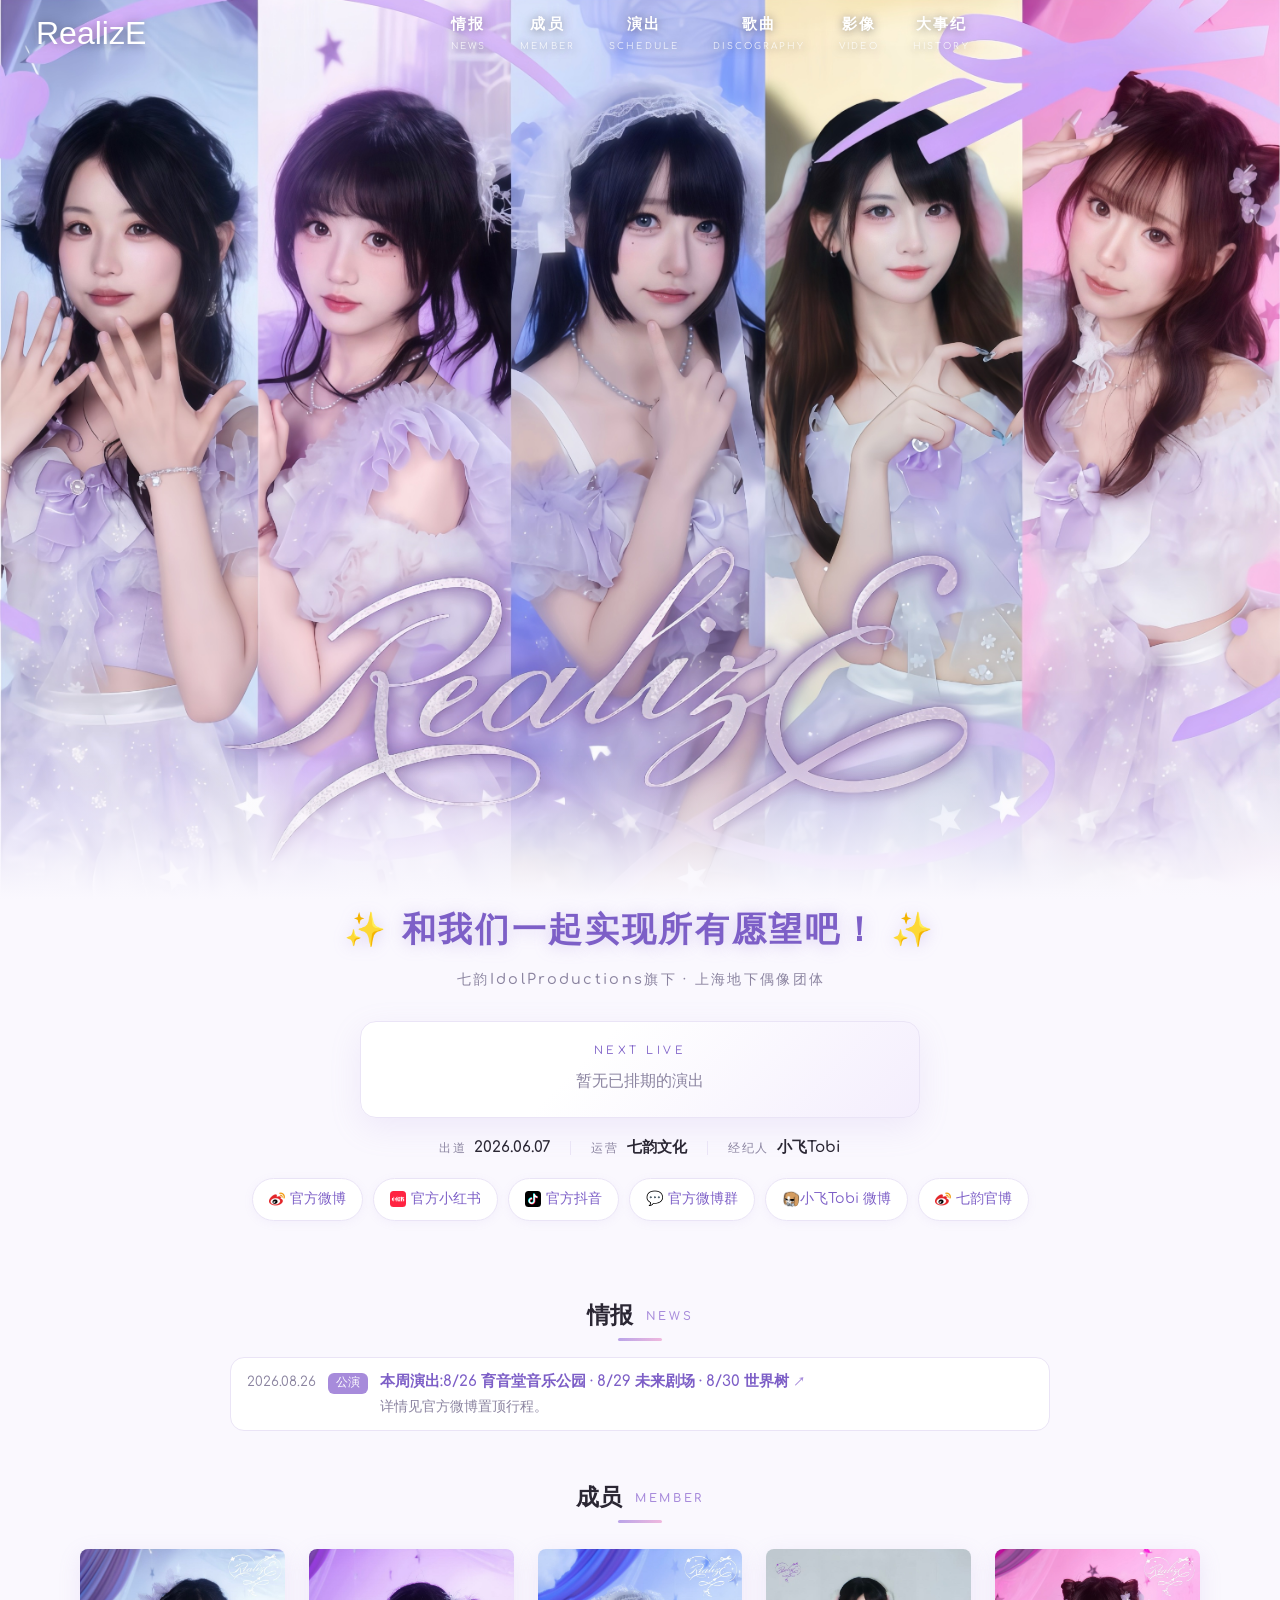
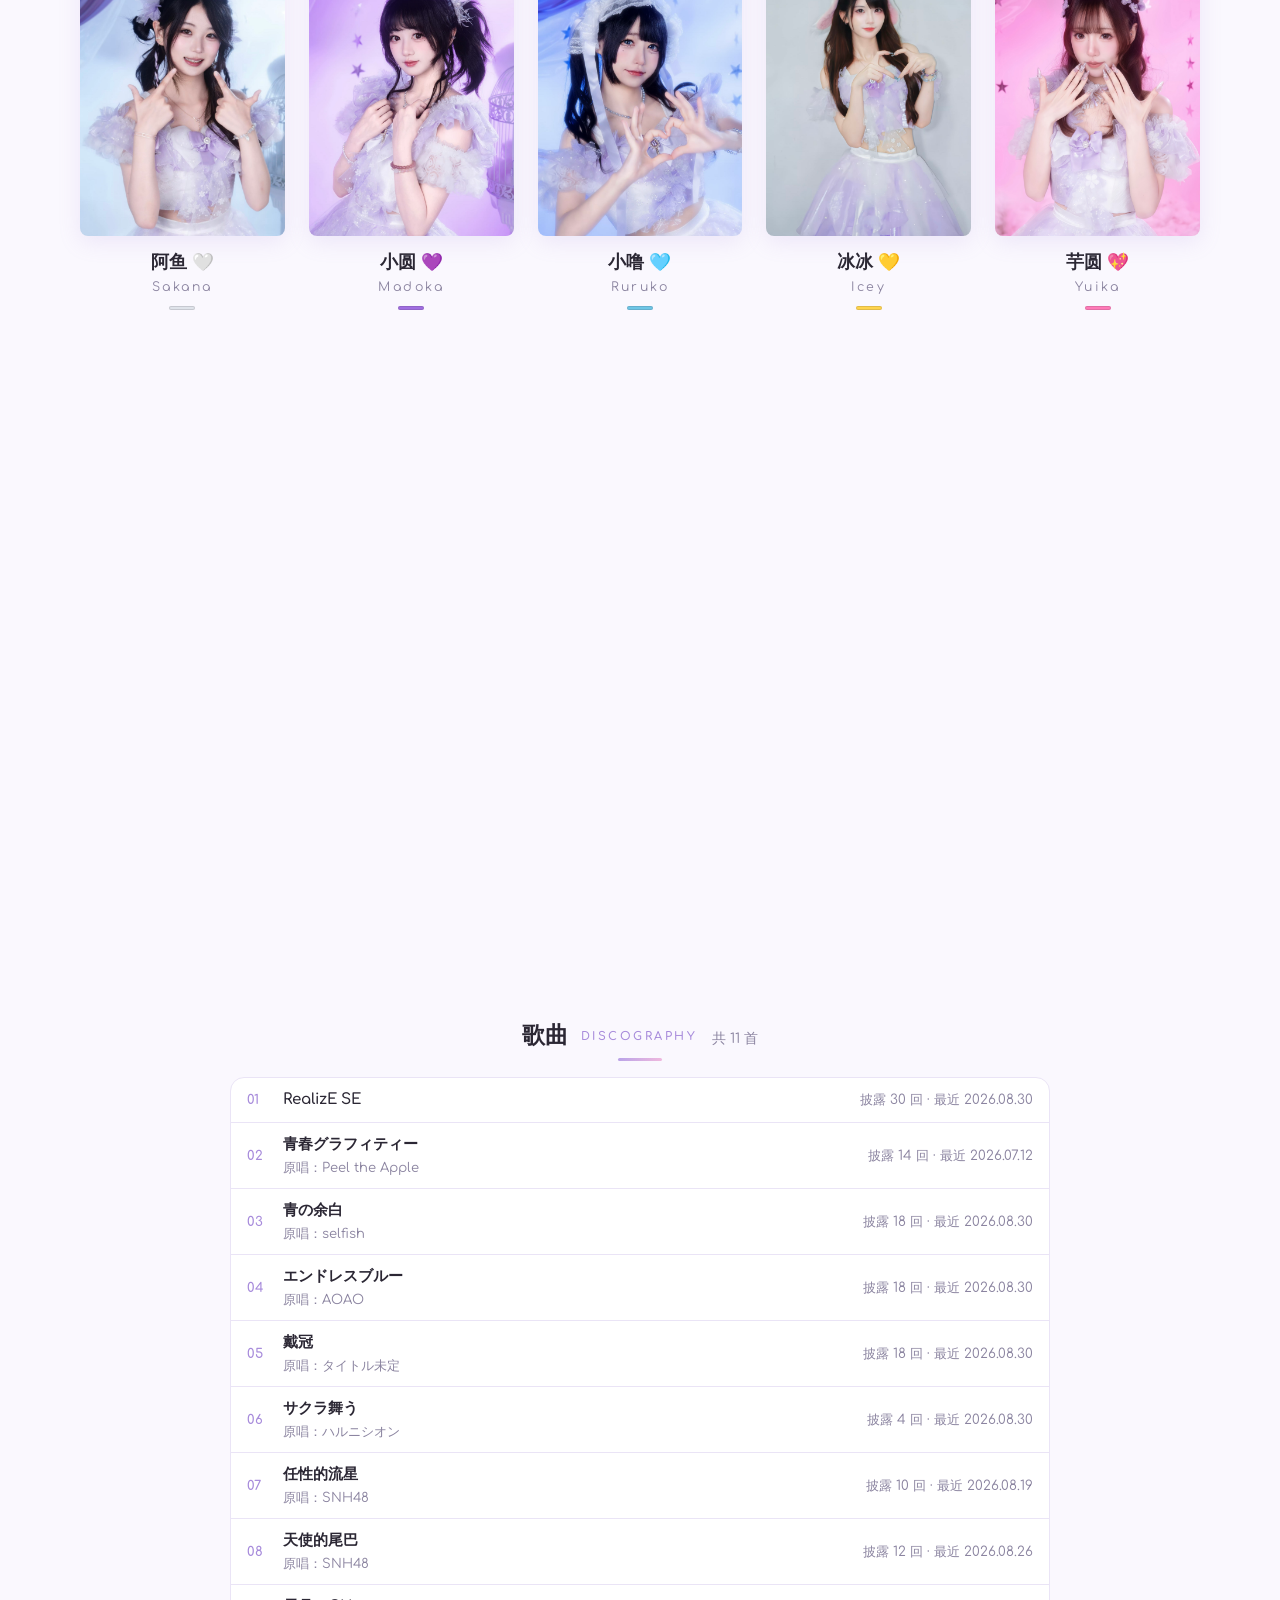
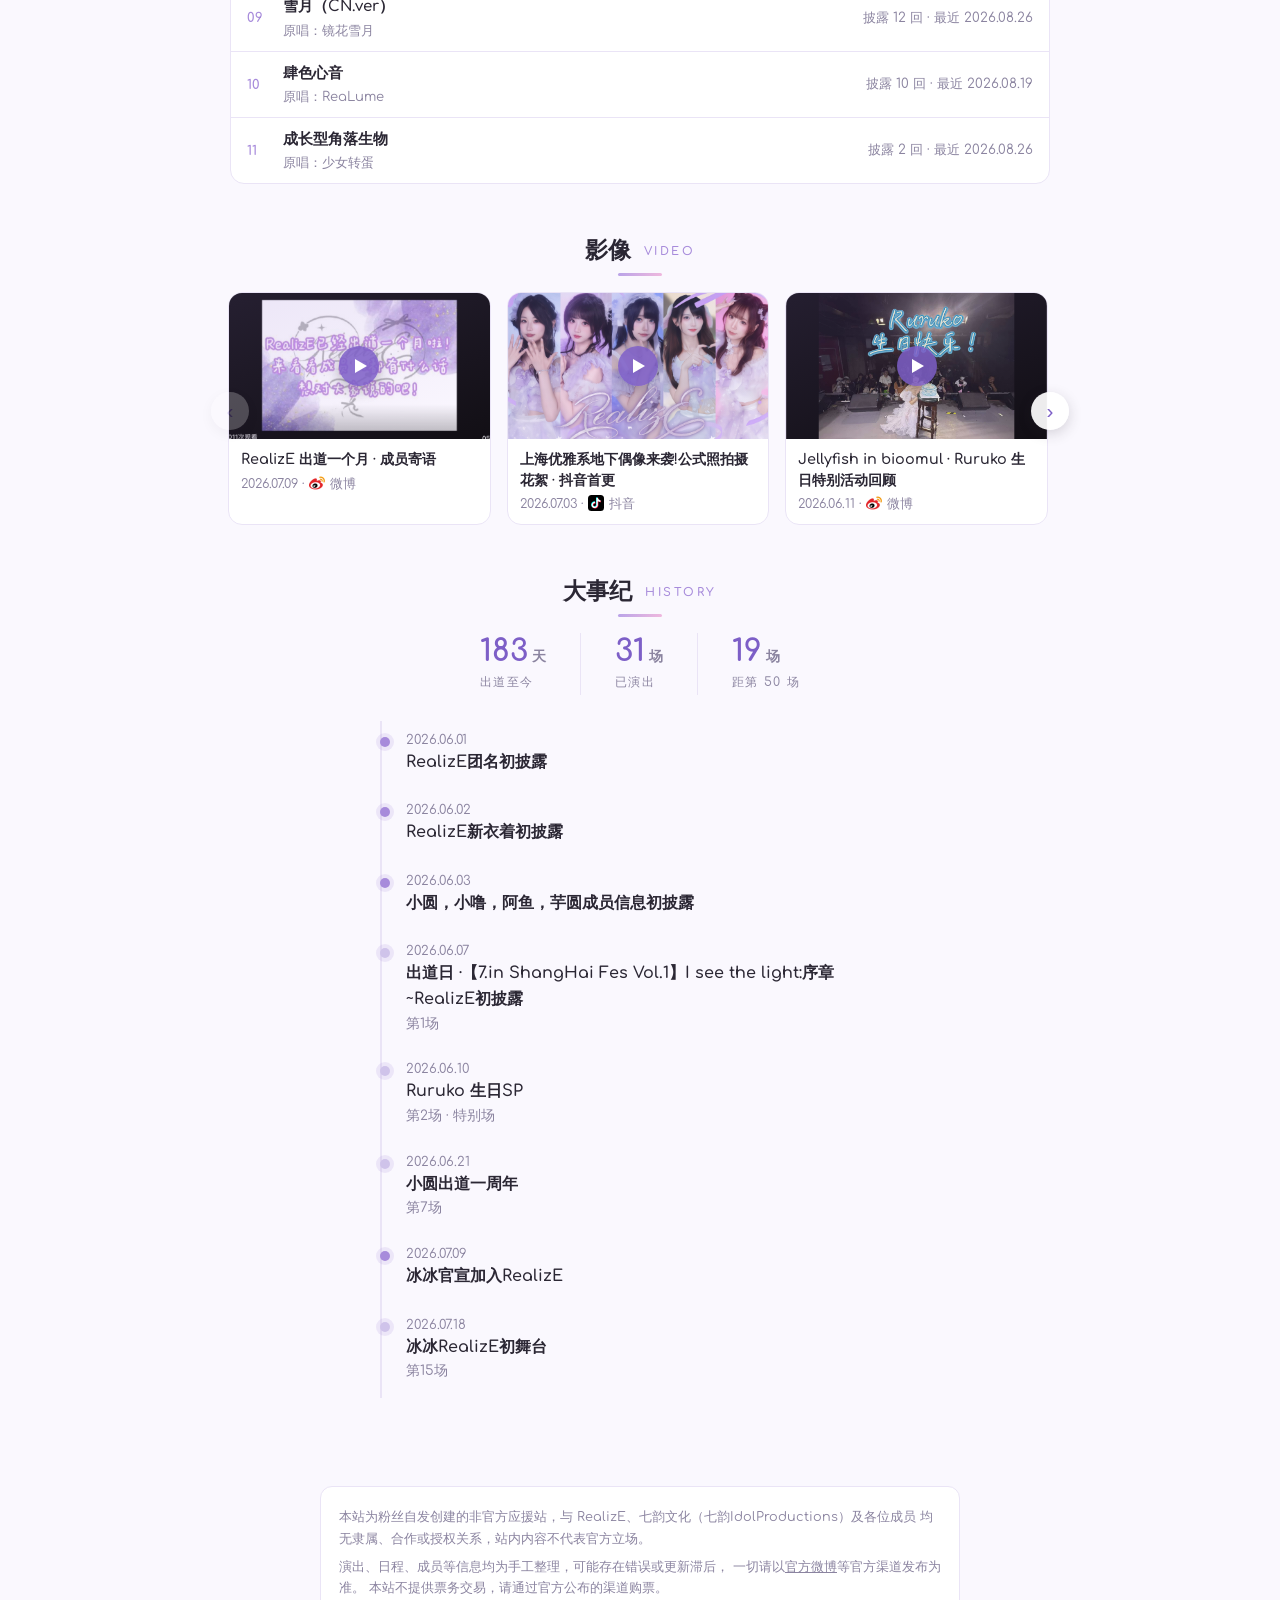
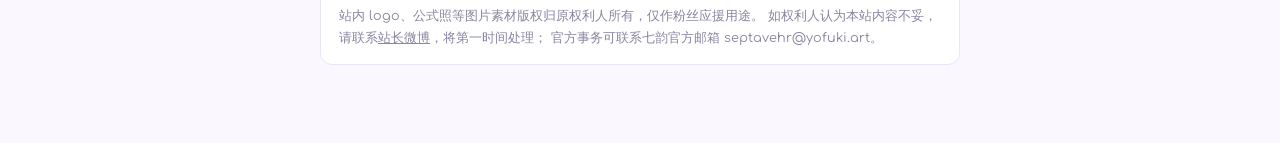
==== index.html @ 58ffc177 "footer 去掉公开数据链接;编辑入口只在本地(localhost)显示 Co-Authored-By: Claude Fable 5 <noreply@anthropic.com>" ====
<!DOCTYPE html>
<html lang="zh-CN">
<head>
  <meta charset="UTF-8">
  <meta name="viewport" content="width=device-width, initial-scale=1.0">
  <title>RealizE ✨</title>
  <link rel="icon" href="assets/favicon.png">
  <link rel="preconnect" href="https://fonts.googleapis.com">
  <link rel="preconnect" href="https://fonts.gstatic.com" crossorigin>
  <link rel="stylesheet" href="https://fonts.googleapis.com/css2?family=Comfortaa:wght@400;600;700&display=swap">
  <link rel="stylesheet" href="css/style.css">
</head>
<body>

  <nav class="topnav">
    <a href="#top" class="nav-logo">RealizE</a>
    <div class="nav-links">
      <a href="#sec-news"><span class="zh">情报</span><span class="en">News</span></a>
      <a href="#sec-member"><span class="zh">成员</span><span class="en">Member</span></a>
      <a href="#sec-schedule"><span class="zh">演出</span><span class="en">Schedule</span></a>
      <a href="#sec-songs"><span class="zh">歌曲</span><span class="en">Discography</span></a>
      <a href="#sec-video"><span class="zh">影像</span><span class="en">Video</span></a>
      <a href="#sec-history"><span class="zh">大事纪</span><span class="en">History</span></a>
    </div>
  </nav>

  <header class="hero-full" id="top">
    <img class="hero-photo" src="assets/group-photo.jpg" alt="RealizE 公式照">
  </header>

  <section class="hero-info">
    <h1 id="group-name"></h1>
    <p id="group-tagline" class="tagline"></p>
    <div id="next-show" class="next-show"></div>
    <div id="group-sub" class="facts"></div>
    <p id="group-links" class="sub"></p>
  </section>

  <main>
    <section id="sec-news">
      <h2>情报 <span class="h2-en">NEWS</span></h2>
      <div id="news" class="news"></div>
    </section>

    <section id="sec-member" class="sec-center">
      <h2>成员 <span class="h2-en">MEMBER</span></h2>
      <div id="members" class="members"></div>
    </section>

    <section id="sec-schedule">
      <h2>演出档案 <span class="h2-en">SCHEDULE</span> <span id="show-count" class="h2-sub"></span></h2>
      <div class="view-toggle" id="view-toggle">
        <button data-view="cal" class="on">📅 日历</button>
        <button data-view="list">📋 列表</button>
      </div>
      <div id="filters" class="filters"></div>
      <div id="calendar" class="cal"></div>
      <div id="shows" class="shows" hidden></div>
      <div id="pager" class="pager" hidden></div>
    </section>

    <section id="sec-songs">
      <h2>歌曲 <span class="h2-en">DISCOGRAPHY</span> <span id="song-count" class="h2-sub"></span></h2>
      <div id="songs" class="songs"></div>
    </section>

    <section id="sec-video">
      <h2>影像 <span class="h2-en">VIDEO</span></h2>
      <div class="videos-wrap">
        <button id="vid-prev" class="vid-nav prev" title="上一批" hidden>‹</button>
        <div id="videos" class="videos"></div>
        <button id="vid-next" class="vid-nav next" title="下一批" hidden>›</button>
      </div>
    </section>

    <section id="sec-history">
      <h2>大事纪 <span class="h2-en">HISTORY</span></h2>
      <div id="stats" class="stats"></div>
      <div id="timeline" class="timeline"></div>
    </section>
  </main>

  <div id="show-modal" class="modal-mask" hidden>
    <div class="modal show-dlg">
      <button id="show-modal-close" class="modal-close" title="关闭">✕</button>
      <div id="show-modal-body" class="show-dlg-body"></div>
    </div>
  </div>

  <div id="member-modal" class="modal-mask" hidden>
    <button id="modal-prev" class="modal-nav prev" title="上一位">‹</button>
    <div class="modal">
      <button id="modal-close" class="modal-close" title="关闭">✕</button>
      <div id="modal-body" class="modal-body"></div>
    </div>
    <button id="modal-next" class="modal-nav next" title="下一位">›</button>
  </div>

  <footer>
    <div class="disclaimer">
      <p>本站为粉丝自发创建的非官方应援站，与 RealizE、七韵文化（七韵IdolProductions）及各位成员
        均无隶属、合作或授权关系，站内内容不代表官方立场。</p>
      <p>演出、日程、成员等信息均为手工整理，可能存在错误或更新滞后，
        一切请以<a href="https://weibo.com/n/RealizE_Project" target="_blank" rel="noopener">官方微博</a>等官方渠道发布为准。
        本站不提供票务交易，请通过官方公布的渠道购票。</p>
      <p>站内 logo、公式照等图片素材版权归原权利人所有，仅作粉丝应援用途。
        如权利人认为本站内容不妥，请联系<a href="https://weibo.com/n/银河系最美的银河" target="_blank" rel="noopener">站长微博</a>，将第一时间处理；
        官方事务可联系七韵官方邮箱 septavehr@yofuki.art。</p>
    </div>
    <div id="edit-link" class="data-links" hidden><a href="edit.html">✏️ 编辑数据（本地）</a></div>
  </footer>

  <script src="js/fallback.js"></script>
  <script src="js/derive.js"></script>
  <script src="js/app.js"></script>
</body>
</html>
---- css/style.css ----
/* 视觉方向：跟随官方的"梦幻淡紫"系（微博头像/公式照的薰衣草紫 + 白 + 星光）。
   颜色集中在 :root 变量里，调整色调只动这里。 */
:root {
  --bg: #faf8fe;
  --card: #ffffff;
  --text: #2b2734;
  --muted: #8b84a0;
  --line: #eae4f6;
  --accent: #a78bdb;        /* 薰衣草紫：chip、色块 */
  --accent-deep: #7d5fc7;   /* 深一档：文字高亮，保证对比度 */
  --accent-soft: #f3eefc;   /* 极淡紫：底色 */
  --grad: linear-gradient(120deg, #b9a3e8, #f0b9de); /* 淡紫→淡粉 */
}

* { box-sizing: border-box; margin: 0; padding: 0; }

/* hidden 属性永远生效,防止被 display:flex/grid 类覆盖 */
[hidden] { display: none !important; }

html { scroll-behavior: smooth; }
main section { scroll-margin-top: 82px; }

/* ---------- 固定顶部导航(参考日系偶像官网) ---------- */
.topnav {
  position: fixed;
  top: 0;
  left: 0;
  right: 0;
  height: 66px;
  display: flex;
  align-items: center;
  gap: 30px;
  padding: 0 36px;
  background: rgba(250, 248, 254, 0.8);
  backdrop-filter: blur(14px);
  -webkit-backdrop-filter: blur(14px);
  box-shadow: 0 2px 24px rgba(167, 139, 219, 0.18);
  z-index: 90;
  transition: background 0.3s ease, box-shadow 0.3s ease;
}
/* Hero 大图上:透明底白字(参考日系官网),滚过后回到毛玻璃 */
.topnav.over-hero {
  background: transparent;
  backdrop-filter: none;
  -webkit-backdrop-filter: none;
  box-shadow: none;
}
.topnav.over-hero .nav-logo,
.topnav.over-hero .nav-links .zh {
  color: #fff;
  text-shadow: 0 1px 10px rgba(43, 39, 52, 0.5);
}
.topnav.over-hero .nav-links .en {
  color: rgba(255, 255, 255, 0.82);
  text-shadow: 0 1px 8px rgba(43, 39, 52, 0.5);
}
.topnav.over-hero .nav-links a::after {
  background: #fff;
}
.nav-logo {
  font-family: "Apple Chancery", "Snell Roundhand", "Segoe Script", cursive, sans-serif;
  font-size: 2rem;
  color: var(--accent-deep);
  text-decoration: none;
  line-height: 1;
}
.nav-links { display: flex; gap: 30px; margin: 0 auto; }
.nav-links a {
  position: relative;
  display: flex;
  flex-direction: column;
  align-items: center;
  gap: 2px;
  padding: 5px 2px;
  color: var(--text);
  text-decoration: none;
  transition: color 0.2s;
}
.nav-links .zh { font-size: 0.95rem; font-weight: 600; letter-spacing: 0.14em; }
.nav-links .en {
  font-family: "Comfortaa", sans-serif;
  font-size: 0.56rem;
  letter-spacing: 0.24em;
  text-transform: uppercase;
  color: var(--muted);
  transition: color 0.2s;
}
.nav-links a::after {
  content: "";
  position: absolute;
  left: 6%;
  right: 6%;
  bottom: -3px;
  height: 2px;
  border-radius: 1px;
  background: linear-gradient(90deg, var(--accent), var(--accent-deep));
  transform: scaleX(0);
  transition: transform 0.25s ease;
}
.nav-links a:hover { color: var(--accent-deep); }
.nav-links a:hover .en { color: var(--accent); }
.nav-links a:hover::after { transform: scaleX(1); }

/* ---------- 滚动渐入 ---------- */
.reveal {
  opacity: 0;
  transform: translateY(22px);
  transition: opacity 0.65s ease, transform 0.65s ease;
  transition-delay: var(--d, 0s);
}
.reveal.in { opacity: 1; transform: none; }

/* Hero 信息区进场:各元素依次浮现 */
@keyframes rise {
  from { opacity: 0; transform: translateY(18px); }
  to { opacity: 1; transform: none; }
}
.hero-info > * { animation: rise 0.7s ease both; }
.hero-info > :nth-child(2) { animation-delay: 0.08s; }
.hero-info > :nth-child(3) { animation-delay: 0.16s; }
.hero-info > :nth-child(4) { animation-delay: 0.22s; }
.hero-info > :nth-child(5) { animation-delay: 0.28s; }
.hero-info > :nth-child(6) { animation-delay: 0.34s; }
.hero-info > :nth-child(7) { animation-delay: 0.4s; }

@media (prefers-reduced-motion: reduce) {
  html { scroll-behavior: auto; }
  .hero-info > * { animation: none; }
  .reveal { opacity: 1; transform: none; transition: none; }
}

body {
  background: linear-gradient(180deg, #f1eafb 0%, var(--bg) 360px) no-repeat, var(--bg);
  color: var(--text);
  /* 成员照片墙用 100vw 通栏,100vw 含竖向滚动条宽度,这里兜住多出的几像素 */
  overflow-x: hidden;
  /* 偶像官网惯例(=LOVE/FRUITS ZIPPER):中文用干净黑体,
     数字/英文用圆润西文字体 Comfortaa 出可爱感 */
  font-family: "Comfortaa", -apple-system, "PingFang SC", "Hiragino Sans GB",
    "Microsoft YaHei", sans-serif;
  line-height: 1.6;
}

main { max-width: 860px; margin: 0 auto; padding: 0 20px; }

/* ---------- 全屏 Hero(参考日系偶像官网首屏) ---------- */
.hero-full {
  position: relative;
  /* 高度=照片按全宽等比高的 90%(顶部装饰裁掉一成,首屏能看到手写字大部分),
     照片贴底:往下拖一点名字就完整露出,不变形 */
  height: max(100vh, calc(100vw * 2116 / 3000 * 0.9));
  min-height: 540px;
  overflow: hidden;
  display: flex;
  align-items: center;
  justify-content: center;
}
.hero-photo {
  position: absolute;
  inset: 0;
  width: 100%;
  height: 100%;
  object-fit: cover;
  object-position: center bottom;
}
.hero-full::after {
  content: "";
  position: absolute;
  left: 0;
  right: 0;
  bottom: 0;
  height: 16%;
  background: linear-gradient(to bottom, transparent, var(--bg));
  pointer-events: none;
}

/* ---------- Hero 信息区 ---------- */
.hero-info { max-width: 860px; margin: 0 auto; padding: 4px 20px 28px; text-align: center; }
/* 大标题是中文 catchphrase(照片里已有 RealizE 手写字) */
.hero-info h1 {
  font-size: 2.1rem;
  font-weight: 700;
  letter-spacing: 0.08em;
  color: var(--accent-deep);
  text-shadow: 0 2px 16px rgba(167, 139, 219, 0.4);
}
/* 团名下:小字副标(疏排)→ 一句简介 → PROFILE 资料行 */
.tagline {
  color: var(--muted);
  font-size: 0.9rem;
  font-weight: 500;
  /* 副标含拉丁字母(IdolProductions),疏排适度,免得字母被拉散 */
  letter-spacing: 0.16em;
  text-indent: 0.16em;
  margin-top: 10px;
}
.sub { color: var(--text); font-size: 1rem; line-height: 1.9; margin-top: 14px; }

.facts {
  display: flex;
  justify-content: center;
  align-items: center;
  gap: 20px;
  flex-wrap: wrap;
  margin-top: 18px;
}
.fact { display: inline-flex; align-items: baseline; gap: 8px; }
.f-label { font-size: 0.78rem; color: var(--muted); letter-spacing: 0.14em; }
.f-value { font-size: 0.95rem; font-weight: 600; }
.f-sep { width: 1px; height: 14px; background: var(--line); align-self: center; }

/* 官方链接:圆角 pill 按钮 */
#group-links {
  display: flex;
  justify-content: center;
  gap: 10px;
  flex-wrap: wrap;
  margin-top: 18px;
}

/* NEXT LIVE:左侧大日期块 + 右侧场地信息 */
.next-show {
  margin: 30px auto 0;
  max-width: 560px;
  background: linear-gradient(135deg, #ffffff 40%, #f4eefd);
  border: 1px solid var(--line);
  border-radius: 16px;
  padding: 20px 28px 22px;
  box-shadow: 0 10px 32px rgba(167, 139, 219, 0.14);
}
.next-label {
  font-family: "Comfortaa", sans-serif;
  font-size: 0.68rem;
  letter-spacing: 0.32em;
  text-transform: uppercase;
  color: var(--accent-deep);
}
.next-flex { display: flex; align-items: center; gap: 26px; margin-top: 12px; text-align: left; }
.next-datebox {
  flex-shrink: 0;
  text-align: center;
  padding-right: 26px;
  border-right: 1px solid var(--line);
}
.next-date-num {
  font-family: "Comfortaa", sans-serif;
  font-size: 2.4rem;
  font-weight: 700;
  color: var(--accent-deep);
  line-height: 1;
}
.next-date-sub {
  font-family: "Comfortaa", sans-serif;
  font-size: 0.78rem;
  color: var(--muted);
  letter-spacing: 0.08em;
  margin-top: 6px;
}
.next-badge {
  display: inline-block;
  margin-top: 10px;
  padding: 3px 12px;
  border-radius: 999px;
  background: var(--accent-soft);
  color: var(--accent-deep);
  font-size: 0.8rem;
  font-weight: 600;
}
.next-badge.today {
  background: linear-gradient(90deg, var(--accent), var(--accent-deep));
  color: #fff;
}
.next-venuebox { min-width: 0; }
.next-venue { font-size: 1.05rem; font-weight: 600; }
.next-address { color: var(--muted); font-size: 0.85rem; margin-top: 4px; }
.next-note { color: var(--muted); font-size: 0.9rem; margin-top: 4px; }
.next-empty { color: var(--muted); margin-top: 10px; }
.show-venue { color: var(--muted); font-size: 0.82rem; margin-right: 8px; }
.member-links { margin-top: 8px; font-size: 0.85rem; }
.member-links a { color: var(--accent-deep); text-decoration: none; }
.member-links a:hover { text-decoration: underline; }
#group-links a {
  display: inline-flex;
  align-items: center;
  padding: 7px 16px;
  border: 1px solid var(--line);
  border-radius: 999px;
  background: var(--card);
  color: var(--accent-deep);
  font-size: 0.88rem;
  text-decoration: none;
  box-shadow: 0 2px 10px rgba(167, 139, 219, 0.08);
  transition: transform 0.15s, box-shadow 0.15s, border-color 0.15s;
}
#group-links a:hover {
  transform: translateY(-2px);
  border-color: var(--accent);
  box-shadow: 0 6px 18px rgba(167, 139, 219, 0.2);
}
.link-avatar {
  width: 18px;
  height: 18px;
  border-radius: 50%;
  vertical-align: -4px;
}
/* 品牌小图标:各平台官方 app 图标原样使用,统一 16px 基线对齐 + 小圆角 */
.wb-icon {
  width: 16px;
  height: 16px;
  vertical-align: -3px;
  margin-right: 5px;
  display: inline-block;
  border-radius: 3.5px;
}
/* emoji 图标与文字的间距,和 .wb-icon 的 4px 对齐 */
.link-emoji { margin-right: 4px; }
/* 小红书/抖音官方 logo 是方形色块,切个小圆角 */
.xhs-icon, .dy-icon { border-radius: 3px; }

/* 统计:去掉盒子,数字大写 + 竖线分隔 */
.stats { display: flex; justify-content: center; flex-wrap: wrap; margin: 6px 0 26px; }
.stat { padding: 2px 34px; }
.stat + .stat { border-left: 1px solid var(--line); }
.stat-value {
  font-family: "Comfortaa", sans-serif;
  font-size: 1.9rem;
  font-weight: 700;
  color: var(--accent-deep);
  line-height: 1.1;
}
.stat-unit {
  font-family: -apple-system, "PingFang SC", sans-serif;
  font-size: 0.85rem;
  font-weight: 600;
  color: var(--muted);
  margin-left: 4px;
}
.stat-label { font-size: 0.78rem; color: var(--muted); letter-spacing: 0.1em; margin-top: 4px; }

/* ---------- 区块 ---------- */
section { margin: 48px 0; }
/* 区块标题统一居中(与 hero/信息区的居中语言一致,参考日系官网) */
h2 { font-size: 1.45rem; margin-bottom: 16px; text-align: center; }
h2::after {
  content: "";
  display: block;
  width: 44px;
  height: 3px;
  border-radius: 2px;
  background: var(--grad);
  margin: 4px auto 0;
}
.h2-sub { font-size: 0.85rem; font-weight: normal; color: var(--muted); margin-left: 8px; }
.h2-en {
  font-size: 0.72rem;
  font-weight: 600;
  color: var(--accent);
  letter-spacing: 0.22em;
  margin-left: 6px;
  vertical-align: 3px;
}

/* ---------- 成员:参考 peel-the-apple.com/profile(居中大图,照片下名字,留白干净) ---------- */
.members {
  display: grid;
  grid-template-columns: repeat(5, 1fr);
  gap: 24px;
  /* 比 860px 内容栏稍宽,让每张照片够大,但不撑满页面 */
  width: min(1120px, calc(100vw - 48px));
  margin-left: calc((100% - min(1120px, 100vw - 48px)) / 2);
  margin-top: 26px;
}
.member-card { text-align: center; transition: transform 0.2s ease; }
.member-card:hover { transform: translateY(-5px); }
.member-photo {
  display: block;
  width: 100%;
  aspect-ratio: 5 / 7;
  object-fit: cover;
  object-position: center top;
  border-radius: 8px;
  box-shadow: 0 6px 22px rgba(167, 139, 219, 0.16);
}
.member-emoji {
  display: flex;
  align-items: center;
  justify-content: center;
  width: 100%;
  aspect-ratio: 5 / 7;
  font-size: 4rem;
  border-radius: 8px;
  background: var(--accent-soft);
}
.member-name { font-weight: 700; font-size: 1.1rem; margin-top: 12px; }
.member-roman {
  font-family: "Comfortaa", sans-serif;
  font-size: 0.78rem;
  letter-spacing: 0.2em;
  color: var(--muted);
  margin-top: 2px;
}
.member-colorbar {
  width: 26px;
  height: 4px;
  border-radius: 2px;
  margin: 8px auto 0;
  /* 描边兜住浅色应援色(阿鱼的白色系),否则色条隐形 */
  box-shadow: inset 0 0 0 1px rgba(43, 39, 52, 0.14);
}
@media (max-width: 860px) {
  .members { grid-template-columns: repeat(2, 1fr); }
}

/* ---------- 演出档案 ---------- */
.filters { display: flex; justify-content: center; gap: 8px; flex-wrap: wrap; margin-bottom: 14px; }
.chip {
  border: 1px solid var(--line);
  background: var(--card);
  border-radius: 999px;
  padding: 5px 14px;
  font-size: 0.88rem;
  cursor: pointer;
  color: var(--text);
}
.chip.on { background: var(--accent); border-color: var(--accent); color: #fff; }
.chip-dot {
  display: inline-block;
  width: 8px;
  height: 8px;
  border-radius: 50%;
  margin-right: 5px;
  vertical-align: 1px;
  box-shadow: 0 0 0 1px rgba(43, 39, 52, 0.08);
}

.shows {
  background: var(--card);
  border: 1px solid var(--line);
  border-radius: 14px;
  overflow: hidden;
  /* 约 10 行的高度,翻到条目少的页时下方内容不跳动 */
  min-height: 392px;
}
.show-row {
  display: grid;
  grid-template-columns: 72px 150px 1fr auto auto;
  gap: 10px;
  align-items: center;
  padding: 10px 16px;
  border-bottom: 1px solid var(--line);
  font-size: 0.92rem;
}
.show-row:last-child { border-bottom: none; }
.show-row:hover { background: var(--accent-soft); }
.show-row.future { color: var(--muted); background: var(--bg); }
.show-row.special { background: var(--accent-soft); }
.show-n { color: var(--muted); font-size: 0.85rem; }
.show-row.future .show-n {
  background: var(--accent-soft);
  color: var(--accent-deep);
  border-radius: 999px;
  text-align: center;
  padding: 1px 0;
  font-size: 0.78rem;
}
.show-note {
  min-width: 0;
  white-space: nowrap;
  overflow: hidden;
  text-overflow: ellipsis;
}
.tag {
  background: var(--grad);
  color: #fff;
  border-radius: 999px;
  font-size: 0.75rem;
  padding: 1px 9px;
  margin-right: 6px;
}
.show-lineup { display: flex; gap: 3px; }
.dot.absent { opacity: 0.22; filter: grayscale(1); }

@media (max-width: 560px) {
  .show-row { grid-template-columns: 60px 1fr auto; }
  .show-note { grid-column: 1 / -1; padding-left: 2px; }
  .show-note:empty { display: none; }
}

/* ---------- 成员详情弹窗 ---------- */
.member-card { cursor: pointer; }
.modal-mask[hidden] { display: none; }
.modal-mask {
  position: fixed;
  inset: 0;
  background: rgba(43, 39, 52, 0.45);
  backdrop-filter: blur(3px);
  display: flex;
  align-items: center;
  justify-content: center;
  z-index: 100;
  padding: 20px;
}
.modal {
  position: relative;
  background: var(--card);
  border-radius: 20px;
  box-shadow: 0 20px 60px rgba(43, 39, 52, 0.3);
  max-width: 1040px;
  width: 100%;
  /* 固定高度:每位成员的弹窗尺寸一致,简介过长时右侧内部滚动 */
  height: min(660px, 92vh);
}
.modal-nav {
  flex-shrink: 0;
  width: 46px;
  height: 46px;
  margin: 0 14px;
  border: none;
  border-radius: 50%;
  background: rgba(255, 255, 255, 0.85);
  color: var(--accent-deep);
  font-size: 1.5rem;
  line-height: 1;
  cursor: pointer;
  box-shadow: 0 4px 16px rgba(43, 39, 52, 0.2);
}
.modal-nav:hover { background: var(--accent); color: #fff; }
.modal-close {
  position: absolute;
  top: 12px;
  right: 12px;
  border: none;
  background: var(--accent-soft);
  color: var(--accent-deep);
  width: 30px;
  height: 30px;
  border-radius: 50%;
  cursor: pointer;
  font-size: 0.9rem;
  z-index: 1;
}
.modal-body { display: flex; gap: 28px; padding: 32px; height: 100%; box-sizing: border-box; }
.modal-photo {
  width: 380px;
  flex-shrink: 0;
  aspect-ratio: 3 / 4;
  object-fit: cover;
  border-radius: 14px;
  box-shadow: 0 8px 28px rgba(167, 139, 219, 0.25);
}
.modal-photo-placeholder {
  display: flex;
  flex-direction: column;
  align-items: center;
  justify-content: center;
  gap: 8px;
  background: var(--accent-soft);
}
.ph-emoji { font-size: 3.4rem; }
.ph-text { font-size: 0.82rem; color: var(--muted); letter-spacing: 0.1em; }
.modal-info { min-width: 0; flex: 1; overflow-y: auto; padding-right: 6px; }
/* 弹窗滚动条:细紫条,融入主题 */
.modal-info::-webkit-scrollbar { width: 6px; }
.modal-info::-webkit-scrollbar-track { background: transparent; }
.modal-info::-webkit-scrollbar-thumb { background: var(--line); border-radius: 3px; }
.modal-info::-webkit-scrollbar-thumb:hover { background: var(--accent); }
.modal-info { scrollbar-width: thin; scrollbar-color: var(--line) transparent; }
.modal-name { font-size: 1.7rem; font-weight: 700; }
.modal-roman { font-size: 0.95rem; font-weight: 400; color: var(--muted); letter-spacing: 0.06em; }
.catch-chip {
  font-size: 0.78rem;
  font-weight: 600;
  color: var(--text);
  border-radius: 999px;
  padding: 2px 10px;
  vertical-align: 4px;
  margin-left: 6px;
  /* 中性描边兜住浅色应援色(阿鱼的白色系),否则 chip 融进白底 */
  box-shadow: inset 0 0 0 1px rgba(43, 39, 52, 0.16);
}
.modal-facts {
  display: grid;
  grid-template-columns: repeat(3, auto);
  justify-content: start;
  gap: 6px 20px;
  margin-top: 10px;
}
.fact { font-size: 0.86rem; }
.fact-l { color: var(--muted); margin-right: 4px; }
.modal-bio {
  margin-top: 14px;
  padding-top: 12px;
  border-top: 1px dashed var(--line);
  font-size: 0.97rem;
  line-height: 1.95;
  letter-spacing: 0.02em;
}
.modal-bio p { margin-bottom: 6px; }
.bio-empty { color: var(--muted); }
.tr-btn {
  border: 1px solid var(--accent);
  background: var(--card);
  color: var(--accent-deep);
  border-radius: 6px;
  font-size: 0.72rem;
  padding: 0 6px;
  margin-left: 4px;
  cursor: pointer;
  vertical-align: 1px;
}
.tr-btn.on, .tr-btn:hover { background: var(--accent); color: #fff; }
.tr-text[hidden] { display: none; }
.tr-text {
  display: block;
  color: var(--accent-deep);
  background: var(--accent-soft);
  border-radius: 8px;
  padding: 4px 10px;
  margin-top: 4px;
  font-size: 0.86rem;
}
.modal-weibo {
  display: inline-block;
  margin-top: 12px;
  background: var(--accent-soft);
  border: 1px solid var(--accent);
  color: var(--accent-deep);
  text-decoration: none;
  border-radius: 999px;
  padding: 6px 18px;
  font-size: 0.88rem;
}
.modal-weibo:hover { background: var(--accent); color: #fff; }
/* (窄屏弹窗布局统一在文件末尾的 ≤700px 媒体查询里处理) */

/* ---------- 日历事件详情弹窗 ---------- */
.modal.show-dlg {
  max-width: 400px;
  height: auto;
  max-height: 84vh;
  overflow-y: auto;
}
.show-dlg-body { padding: 26px 28px 24px; }
.sd-badge {
  display: inline-block;
  font-weight: 700;
  color: var(--accent-deep);
  background: var(--accent-soft);
  border-radius: 999px;
  padding: 3px 14px;
  font-size: 0.85rem;
}
.sd-badge.future { border: 1px dashed var(--accent); background: var(--card); }
.sd-date { font-size: 1.35rem; font-weight: 700; margin-top: 10px; }
.sd-venue { margin-top: 6px; font-weight: 600; }
.sd-address { display: block; color: var(--muted); font-size: 0.82rem; font-weight: 400; margin-top: 2px; }
.sd-note { color: var(--muted); font-size: 0.9rem; margin-top: 6px; }
.sd-label {
  font-family: "Comfortaa", sans-serif;
  font-size: 0.68rem;
  letter-spacing: 0.28em;
  text-transform: uppercase;
  color: var(--accent-deep);
  margin-top: 16px;
}
.sd-lineup { font-size: 1.15rem; margin-top: 4px; letter-spacing: 3px; }
.sd-setlist { list-style: none; margin-top: 6px; }
.sd-setlist li { padding: 3px 0; font-size: 0.92rem; }
.sd-setlist .sl-no {
  display: inline-block;
  width: 34px;
  font-family: "Comfortaa", sans-serif;
  font-size: 0.78rem;
  color: var(--accent);
  font-weight: 700;
}

/* ---------- 分页 ---------- */
.pager { display: flex; justify-content: center; gap: 6px; margin-top: 14px; }
.page-btn {
  border: 1px solid var(--line);
  background: var(--card);
  color: var(--text);
  border-radius: 8px;
  min-width: 32px;
  padding: 4px 8px;
  font-size: 0.88rem;
  cursor: pointer;
}
.page-btn.on { background: var(--accent); border-color: var(--accent); color: #fff; }
.page-btn:disabled { opacity: 0.35; cursor: default; }

/* ---------- 维护兜底页 ---------- */
.fallback {
  max-width: 560px;
  margin: 8vh auto;
  padding: 0 20px;
  text-align: center;
}
.fallback-photo {
  width: 100%;
  border-radius: 18px;
  box-shadow: 0 12px 44px rgba(167, 139, 219, 0.28);
}
.fallback h1 { margin-top: 24px; font-size: 1.6rem; color: var(--accent-deep); }
.fallback p { color: var(--muted); margin-top: 8px; }
.fallback-err { font-size: 0.82rem; }
.fallback-retry {
  margin-top: 18px;
  border: none;
  background: var(--accent);
  color: #fff;
  border-radius: 999px;
  padding: 8px 28px;
  font-size: 0.95rem;
  cursor: pointer;
}

/* ---------- 情报 NEWS ---------- */
.news { background: var(--card); border: 1px solid var(--line); border-radius: 14px; overflow: hidden; }
.news-row {
  display: flex;
  align-items: baseline;
  gap: 12px;
  padding: 12px 16px;
  border-bottom: 1px solid var(--line);
  font-size: 0.94rem;
}
.news-row:last-child { border-bottom: none; }
.news-date { color: var(--muted); font-size: 0.84rem; flex-shrink: 0; }
.news-cat {
  flex-shrink: 0;
  border-radius: 6px;
  font-size: 0.74rem;
  padding: 1px 8px;
  color: #fff;
}
.cat-live { background: var(--accent); }
.cat-goods { background: #e8a13c; }
.cat-bday { background: #ef8fb6; }
.cat-other { background: #a9a2bd; }
.news-main { min-width: 0; }
.news-title { font-weight: 600; }
.news-title a { color: var(--accent-deep); text-decoration: none; }
.news-title a::after { content: " ↗"; font-size: 0.82em; color: var(--accent); }
.news-title a:hover { text-decoration: underline; }
.news-pin {
  color: var(--accent-deep);
  border: 1px solid var(--accent);
  border-radius: 6px;
  font-size: 0.72rem;
  padding: 0 6px;
  margin-right: 6px;
  vertical-align: 1px;
}
.news-body { color: var(--muted); font-size: 0.85rem; margin-top: 2px; }

/* ---------- 档案视图切换 + 日历 ---------- */
.view-toggle { display: flex; justify-content: center; gap: 8px; margin-bottom: 14px; }
.view-toggle button {
  border: 1px solid var(--line);
  background: var(--card);
  color: var(--text);
  border-radius: 999px;
  padding: 5px 16px;
  font-size: 0.88rem;
  cursor: pointer;
}
.view-toggle button.on { background: var(--accent); border-color: var(--accent); color: #fff; }

.cal {
  background: var(--card);
  border: 1px solid var(--line);
  border-radius: 14px;
  overflow: hidden;
  /* 日历 7 列吃宽度,与成员照片墙同为 1120 宽档;列表视图仍是 820 正文档 */
  width: min(1120px, calc(100vw - 48px));
  margin-left: calc((100% - min(1120px, 100vw - 48px)) / 2);
}
.cal-head { display: flex; align-items: center; gap: 12px; padding: 12px 16px; }
.cal-title { font-weight: 700; font-size: 1.05rem; }
.cal-nav, .cal-today {
  border: 1px solid var(--line);
  background: var(--card);
  color: var(--text);
  border-radius: 8px;
  padding: 3px 12px;
  cursor: pointer;
  font-size: 0.88rem;
}
.cal-nav:hover, .cal-today:hover { background: var(--accent-soft); }
.cal-today { margin-left: auto; color: var(--accent-deep); }
/* minmax(0,1fr):不让 nowrap 的 chip 把列撑开,7 列永远等宽 */
.cal-grid { display: grid; grid-template-columns: repeat(7, minmax(0, 1fr)); }
.cal-dow {
  text-align: center;
  color: var(--muted);
  font-size: 0.78rem;
  padding: 6px 0;
  border-top: 1px solid var(--line);
}
.cal-cell {
  min-height: 84px;
  min-width: 0;
  overflow: hidden;
  border-top: 1px solid var(--line);
  border-left: 1px solid var(--line);
  padding: 4px 5px;
}
.cal-cell:nth-child(7n + 1) { border-left: none; }
.cal-cell.other { opacity: 0.35; }
.cal-cell.today { background: var(--accent-soft); }
.cal-cell.today .cal-day {
  background: var(--accent);
  color: #fff;
  border-radius: 50%;
  width: 20px;
  height: 20px;
  display: inline-flex;
  align-items: center;
  justify-content: center;
}
.cal-day { font-size: 0.78rem; color: var(--muted); }
.cal-chip {
  display: block;
  margin-top: 3px;
  background: var(--accent-soft);
  color: var(--accent-deep);
  border-radius: 6px;
  padding: 1px 6px;
  font-size: 0.72rem;
  white-space: nowrap;
  overflow: hidden;
  text-overflow: ellipsis;
}
/* 可点击的事件条:hover/按下 微放大 */
.cal-chip[data-show-id] { cursor: pointer; transition: transform 0.15s ease, box-shadow 0.15s ease; }
.cal-chip[data-show-id]:hover,
.cal-chip[data-show-id]:active {
  transform: scale(1.07);
  box-shadow: 0 3px 10px rgba(167, 139, 219, 0.3);
}
.cal-chip.special { background: var(--grad); color: #fff; }
.cal-chip.future { border: 1px dashed var(--accent); background: var(--card); }
.cal-chip.bday { color: var(--text); }

/* ---------- 歌曲 ---------- */
.songs { background: var(--card); border: 1px solid var(--line); border-radius: 14px; overflow: hidden; }
.song-row {
  display: flex;
  align-items: center;
  gap: 14px;
  padding: 10px 16px;
  border-bottom: 1px solid var(--line);
  font-size: 0.94rem;
}
.song-row:last-child { border-bottom: none; }
.song-row:hover { background: var(--accent-soft); }
.song-idx { color: var(--accent); font-size: 0.82rem; font-weight: 600; width: 22px; flex-shrink: 0; }
.song-main { min-width: 0; }
.song-title { font-weight: 600; }
.song-artist { color: var(--muted); font-size: 0.82rem; }
.song-stats { margin-left: auto; color: var(--muted); font-size: 0.84rem; white-space: nowrap; }

/* 演出行的歌单标记与展开面板 */
.show-row.has-setlist { cursor: pointer; }
.setlist-badge {
  color: var(--accent-deep);
  background: var(--accent-soft);
  border-radius: 999px;
  font-size: 0.75rem;
  padding: 1px 9px;
  white-space: nowrap;
}
.setlist-panel {
  background: var(--accent-soft);
  border-bottom: 1px solid var(--line);
  padding: 10px 16px 10px 88px;
}
.sl-item { display: flex; align-items: baseline; gap: 10px; padding: 2px 0; font-size: 0.9rem; }
.sl-label {
  color: var(--accent-deep);
  font-weight: 600;
  font-size: 0.8rem;
  width: 28px;
  flex-shrink: 0;
}
.sl-artist { color: var(--muted); font-size: 0.82rem; }

/* ---------- 影像(封面卡片,一屏三张 + 左右箭头滚动) ---------- */
.videos-wrap { position: relative; }
.videos {
  display: grid;
  grid-auto-flow: column;
  grid-auto-columns: calc((100% - 32px) / 3);
  gap: 16px;
  overflow-x: auto;
  scroll-snap-type: x mandatory;
  scrollbar-width: none;
  /* 留出卡片 hover 上浮和阴影的空间,免得被裁 */
  padding: 4px 2px 10px;
  margin: -4px -2px -10px;
}
.videos::-webkit-scrollbar { display: none; }
.videos .video-card { scroll-snap-align: start; }
.vid-nav {
  position: absolute;
  top: 50%;
  transform: translateY(-50%);
  z-index: 2;
  width: 38px;
  height: 38px;
  border: none;
  border-radius: 50%;
  background: rgba(255, 255, 255, 0.92);
  color: var(--accent-deep);
  font-size: 1.3rem;
  line-height: 1;
  cursor: pointer;
  box-shadow: 0 4px 14px rgba(43, 39, 52, 0.18);
  transition: background 0.15s, opacity 0.2s;
}
.vid-nav:hover { background: var(--accent); color: #fff; }
.vid-nav.prev { left: -19px; }
.vid-nav.next { right: -19px; }
.vid-nav.off { opacity: 0.25; pointer-events: none; }
.video-card {
  display: block;
  background: var(--card);
  border: 1px solid var(--line);
  border-radius: 14px;
  overflow: hidden;
  text-decoration: none;
  color: var(--text);
  transition: transform 0.15s, box-shadow 0.15s;
}
.video-card:hover {
  transform: translateY(-3px);
  box-shadow: 0 8px 24px rgba(167, 139, 219, 0.2);
}
.video-thumb {
  position: relative;
  display: block;
  aspect-ratio: 16 / 9;
  background: var(--accent-soft);
  overflow: hidden;
}
.video-thumb img { width: 100%; height: 100%; object-fit: cover; display: block; }
/* 封面素材来源杂(截屏/实拍/logo 图),统一压一层淡紫蒙层拉齐观感 */
.video-thumb::after {
  content: "";
  position: absolute;
  inset: 0;
  background: linear-gradient(160deg, rgba(167, 139, 219, 0.22), rgba(216, 180, 254, 0.08));
  pointer-events: none;
}
.video-play { z-index: 1; }
.video-thumb-ph {
  display: flex;
  align-items: center;
  justify-content: center;
  height: 100%;
  font-size: 2rem;
}
.video-play {
  position: absolute;
  left: 50%;
  top: 50%;
  transform: translate(-50%, -50%);
  width: 40px;
  height: 40px;
  border-radius: 50%;
  background: rgba(125, 95, 199, 0.85);
  display: flex;
  align-items: center;
  justify-content: center;
  box-shadow: 0 4px 14px rgba(43, 39, 52, 0.3);
}
.video-play::before {
  content: "";
  margin-left: 3px;
  border-left: 12px solid #fff;
  border-top: 7px solid transparent;
  border-bottom: 7px solid transparent;
}
.video-meta { display: block; padding: 10px 12px; }
.video-title {
  display: block;
  font-size: 0.9rem;
  font-weight: 600;
  line-height: 1.4;
  overflow: hidden;
  display: -webkit-box;
  -webkit-line-clamp: 2;
  -webkit-box-orient: vertical;
}
.video-sub { display: block; color: var(--muted); font-size: 0.8rem; margin-top: 4px; }

/* ---------- 时间线 ---------- */
.timeline {
  border-left: 2px solid var(--line);
  padding-left: 24px;
  /* 居中窄栏,避免右侧大片空白 */
  max-width: 520px;
  margin: 0 auto;
}
.tl-item { position: relative; padding: 8px 0 16px; }
.tl-item::before {
  content: "";
  position: absolute;
  left: -26px;
  top: 16px;
  width: 10px;
  height: 10px;
  border-radius: 50%;
  background: var(--accent);
  box-shadow: 0 0 0 4px rgba(167, 139, 219, 0.16);
}
.tl-item.show::before { background: #cfc3ea; }
.tl-date { font-size: 0.82rem; color: var(--muted); }
.tl-title { font-weight: 600; }
.tl-note { font-size: 0.85rem; color: var(--muted); }

footer {
  text-align: center;
  color: var(--muted);
  font-size: 0.8rem;
  padding: 40px 20px 60px;
}
footer a { color: var(--muted); }
/* 数据订阅链接:工程向内容收成一行更小的字 */
.data-links { font-size: 0.72rem; opacity: 0.75; letter-spacing: 0.03em; }
.data-links a { font-family: "Comfortaa", sans-serif; }
.dl-sep { margin: 0 6px; color: var(--line); }
.disclaimer {
  max-width: 640px;
  margin: 0 auto 18px;
  padding: 14px 18px;
  background: var(--card);
  border: 1px solid var(--line);
  border-radius: 12px;
  text-align: left;
  line-height: 1.7;
}
.disclaimer strong { color: var(--text); }
.disclaimer p { margin-top: 6px; }

/* ---------- 编辑页 ---------- */
.edit-page { padding-bottom: 260px; }
.edit-header { max-width: 980px; margin: 0 auto; padding: 32px 20px 0; }
.edit-page main { max-width: 980px; }
.edit-page section { margin: 32px 0; }

.add-form {
  display: flex;
  flex-wrap: wrap;
  gap: 8px 12px;
  align-items: center;
  background: var(--accent-soft);
  border-radius: 12px;
  padding: 12px 14px;
  margin-bottom: 14px;
  font-size: 0.9rem;
}
.add-form input[type="text"], .add-form input[type="date"],
.edit-row input[type="text"], .edit-row input[type="date"] {
  border: 1px solid var(--line);
  border-radius: 8px;
  padding: 4px 8px;
  font-size: 0.88rem;
  font-family: inherit;
  background: var(--card);
  color: var(--text);
}
.add-form button, .diff-actions button {
  border: 1px solid var(--line);
  background: var(--card);
  border-radius: 8px;
  padding: 5px 14px;
  font-size: 0.88rem;
  cursor: pointer;
  color: var(--text);
}
.add-form button, button.primary { background: var(--accent); border-color: var(--accent); color: #fff; }
.diff-actions button:disabled { opacity: 0.4; cursor: default; }
.absent-label { color: var(--muted); font-size: 0.85rem; }

.edit-rows { background: var(--card); border: 1px solid var(--line); border-radius: 12px; }
.edit-row {
  display: flex;
  flex-wrap: wrap;
  gap: 6px 10px;
  align-items: center;
  padding: 8px 12px;
  border-bottom: 1px solid var(--line);
  font-size: 0.88rem;
}
.edit-row:last-child { border-bottom: none; }
.member-checks { display: inline-flex; flex-wrap: wrap; gap: 8px; color: var(--muted); }
.field { display: inline-flex; align-items: center; gap: 4px; }
.sl-chip {
  background: var(--accent-soft);
  color: var(--accent-deep);
  border-radius: 999px;
  padding: 1px 4px 1px 10px;
  font-size: 0.8rem;
  white-space: nowrap;
}
.sl-remove {
  border: none;
  background: none;
  color: var(--muted);
  cursor: pointer;
  font-size: 0.85rem;
  padding: 0 4px;
}
.sl-remove:hover { color: #c0392b; }
.sl-select {
  border: 1px solid var(--line);
  border-radius: 8px;
  background: var(--card);
  color: var(--muted);
  font-size: 0.8rem;
  padding: 2px 6px;
}
.edit-row textarea {
  border: 1px solid var(--line);
  border-radius: 8px;
  padding: 4px 8px;
  font-size: 0.86rem;
  font-family: inherit;
  background: var(--card);
  color: var(--text);
  width: 420px;
  max-width: 80vw;
  resize: vertical;
}
.field-label { font-size: 0.78rem; color: var(--muted); white-space: nowrap; }
.check, .add-form label { white-space: nowrap; font-size: 0.85rem; cursor: pointer; }
button.del {
  margin-left: auto;
  border: none;
  background: none;
  cursor: pointer;
  font-size: 0.95rem;
  opacity: 0.6;
}
button.del:hover { opacity: 1; }

.diff-panel {
  position: fixed;
  left: 0; right: 0; bottom: 0;
  background: var(--card);
  border-top: 2px solid var(--line);
  box-shadow: 0 -4px 16px rgba(0, 0, 0, 0.06);
  max-height: 240px;
  display: flex;
  flex-direction: column;
}
.diff-head {
  display: flex;
  align-items: center;
  gap: 12px;
  padding: 10px 20px;
  border-bottom: 1px solid var(--line);
}
.diff-status { color: var(--muted); font-size: 0.85rem; }
.diff-actions { margin-left: auto; display: flex; gap: 8px; }
.diff-list { overflow-y: auto; padding: 10px 20px; font-size: 0.88rem; color: var(--muted); }
.diff-item { padding: 6px 0; border-bottom: 1px dashed var(--line); color: var(--text); }
.diff-error { color: #c0392b; font-size: 0.86rem; padding: 3px 0; }
.diff-undo {
  margin-left: 10px;
  border: 1px solid var(--line);
  background: var(--card);
  color: var(--muted);
  border-radius: 6px;
  font-size: 0.75rem;
  padding: 0 8px;
  cursor: pointer;
}
.diff-undo:hover { color: var(--accent-deep); border-color: var(--accent); }
.diff-item:last-child { border-bottom: none; }
.diff-detail { color: var(--muted); font-size: 0.84rem; padding-left: 46px; }
.diff-badge {
  display: inline-block;
  border-radius: 6px;
  font-size: 0.75rem;
  padding: 1px 8px;
  color: #fff;
  margin-right: 4px;
}
.diff-badge.add { background: #27ae60; }
.diff-badge.mod { background: #e67e22; }
.diff-badge.del { background: #e74c3c; }

/* ---------- 手机竖屏(≤700px) ---------- */
@media (max-width: 700px) {
  /* Hero:横构图照片竖屏 cover 会裁到只剩中间一人——改为按原始比例完整显示,
     首屏 = 完整五人横幅 + 标语 + NEXT LIVE,不再强行撑满一屏 */
  .hero-full {
    height: calc(100vw * 1411 / 2000);
    min-height: 0;
  }
  .hero-photo { object-position: center; }
  .hero-full::after { height: 22%; }

  /* 顶栏收紧:隐藏英文小字和微博图标,六个链接一行放齐 */
  .topnav { height: 52px; padding: 0 12px; gap: 10px; }
  .nav-logo { font-size: 1.2rem; flex-shrink: 0; }
  .nav-links { gap: 11px; overflow-x: auto; scrollbar-width: none; }
  .nav-links::-webkit-scrollbar { display: none; }
  .nav-links a { padding: 4px 0; }
  .nav-links .zh { font-size: 0.86rem; letter-spacing: 0.02em; white-space: nowrap; }
  .nav-links .en { display: none; }
  main section { scroll-margin-top: 62px; }

  /* 影像:手机一屏一张多露一点,手指横滑,箭头收起 */
  .videos { grid-auto-columns: 82%; }
  .vid-nav { display: none; }

  /* 日历:格子里只留场次号,场地名太长必然截断,悬停/详情看列表 */
  .cal-head { padding: 10px 10px; gap: 8px; }
  .cal-cell { min-height: 58px; padding: 3px 3px; }
  .cal-chip { font-size: 0.6rem; padding: 1px 3px; border-radius: 4px; }
  .cal-day { font-size: 0.72rem; }

  /* 成员弹窗:改上下结构,照片在上、资料在下整体滚动 */
  .modal-mask { padding: 10px; }
  .modal { height: 92vh; }
  .modal-body { display: block; overflow-y: auto; padding: 0; height: 100%; }
  .modal-photo {
    width: 100%;
    max-width: none;
    height: 46vh;
    aspect-ratio: auto;
    border-radius: 0;
    object-position: center 18%;
  }
  .modal-info { overflow: visible; padding: 16px 18px 24px; }
  /* 资料行改可换行,防止「代表物」标签被挤成竖排 */
  .modal-facts { display: flex; flex-wrap: wrap; gap: 6px 18px; }
  .modal-nav {
    position: fixed;
    top: 50%;
    z-index: 101;
    width: 38px;
    height: 38px;
    margin: 0;
  }
  .modal-nav.prev { left: 4px; }
  .modal-nav.next { right: 4px; }

  /* 信息区:字号收一档,NEXT LIVE 改竖排 */
  .hero-info { padding-top: 14px; }
  .hero-info h1 { font-size: 1.26rem; letter-spacing: 0.04em; white-space: nowrap; }
  .tagline { font-size: 0.78rem; letter-spacing: 0.08em; text-indent: 0.08em; }
  .sub { font-size: 0.92rem; }
  .facts { gap: 12px; }
  .next-show { padding: 16px 18px 18px; }
  .next-flex { flex-direction: column; gap: 12px; text-align: center; }
  .next-datebox {
    padding-right: 0;
    border-right: none;
    border-bottom: 1px solid var(--line);
    padding-bottom: 12px;
  }
  .next-venuebox { text-align: center; }
  .stat { padding: 2px 16px; }
}
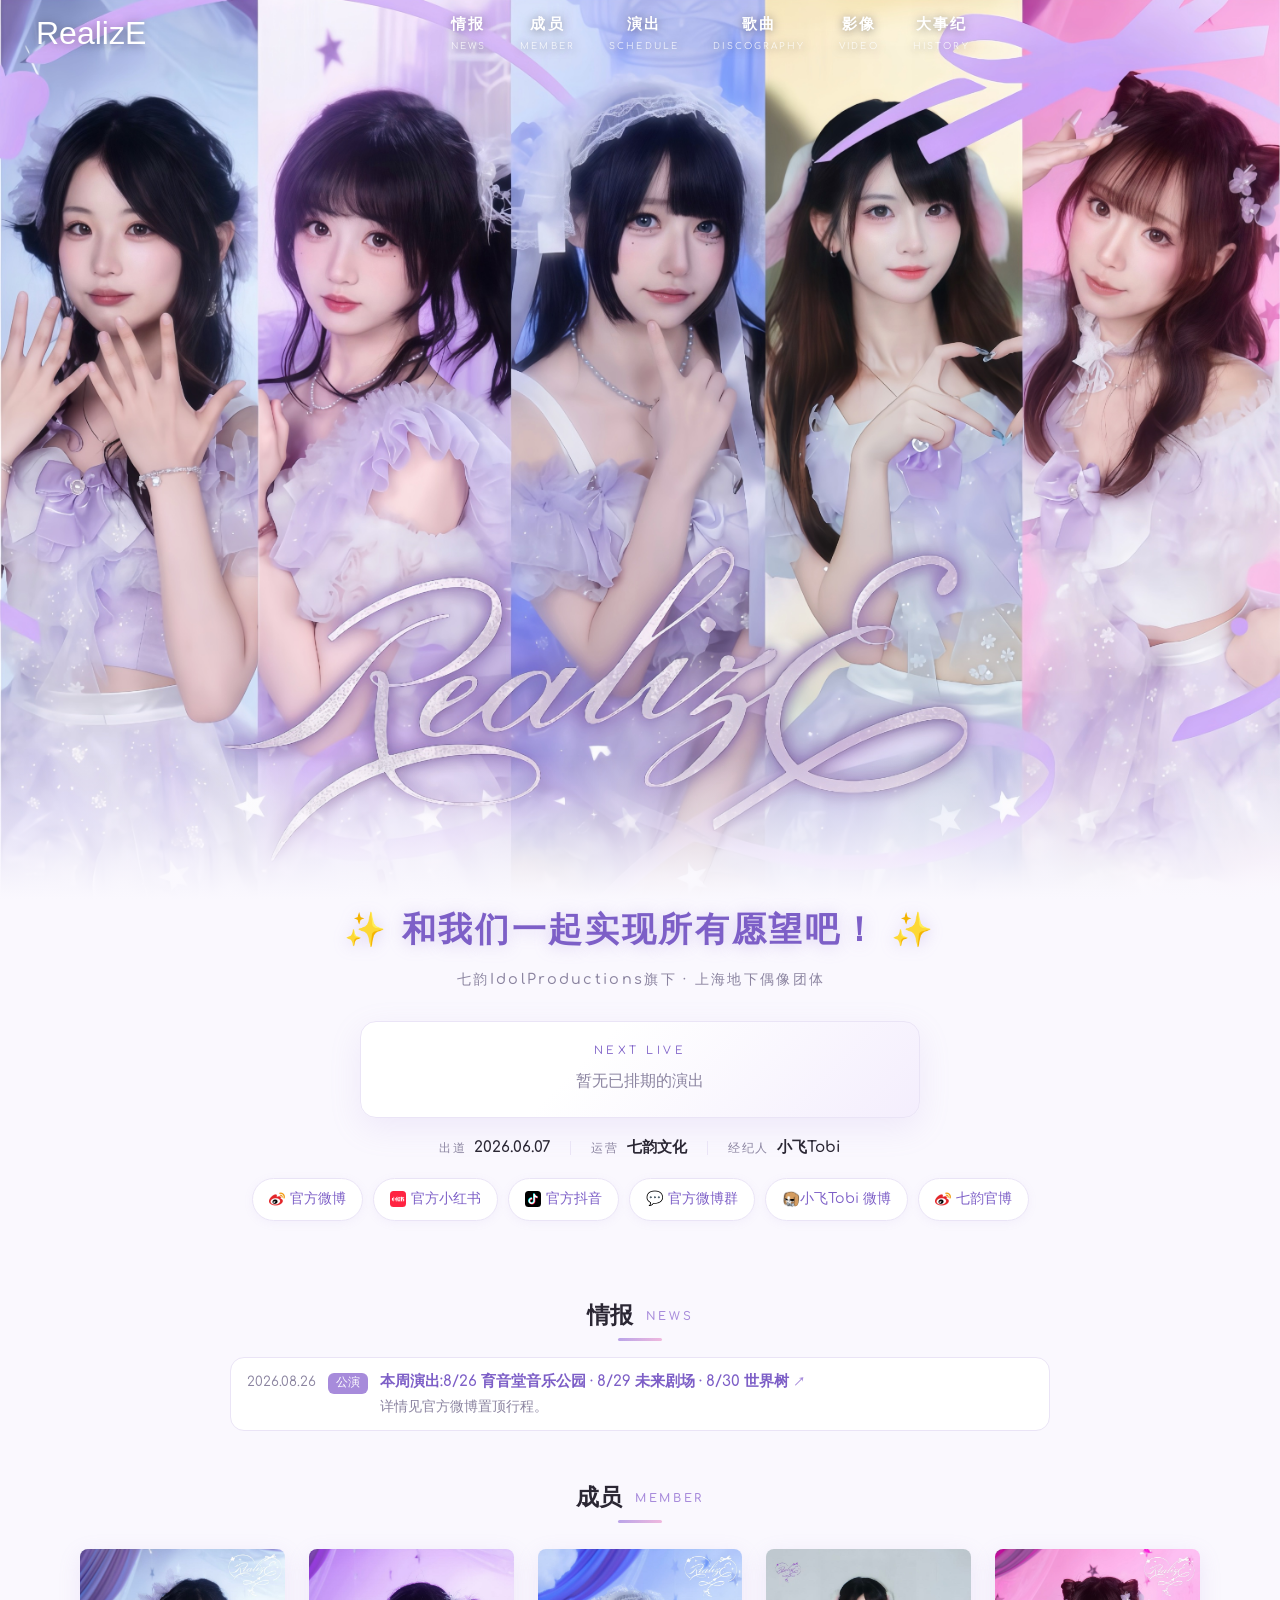
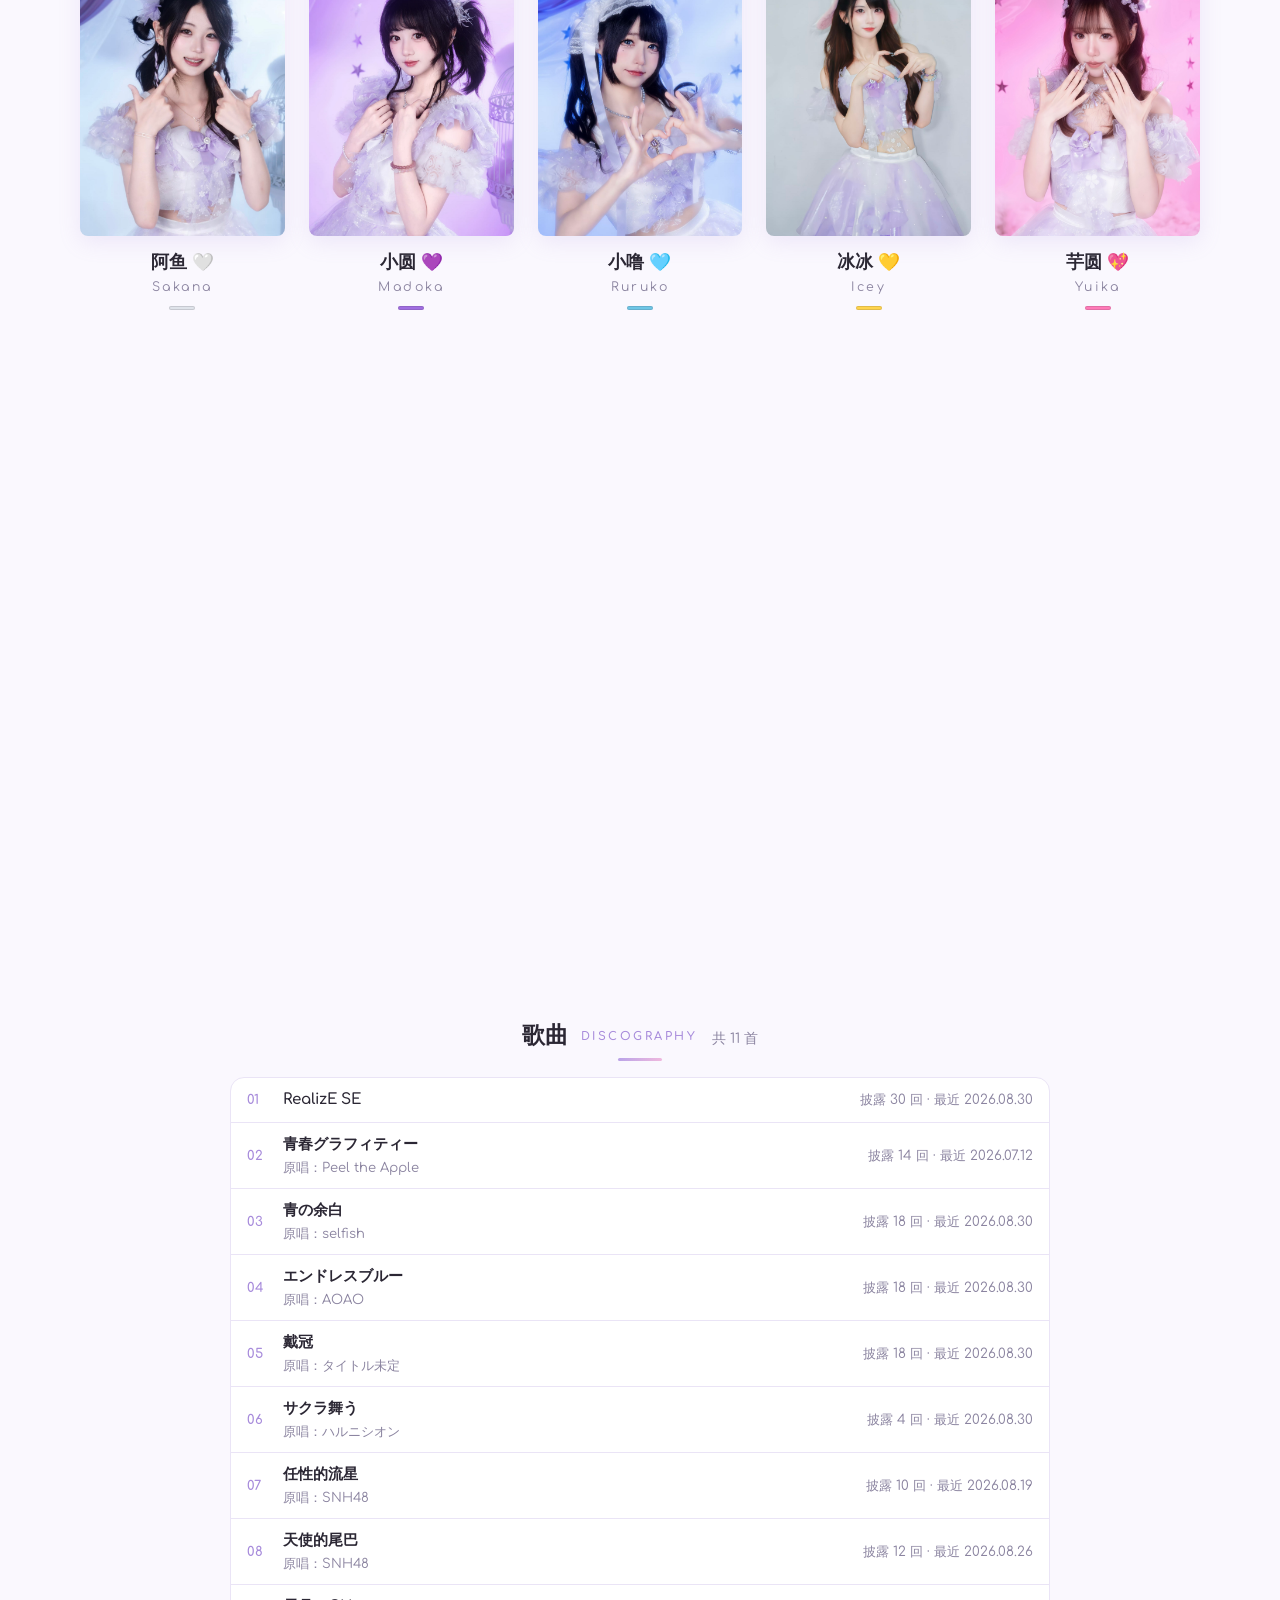
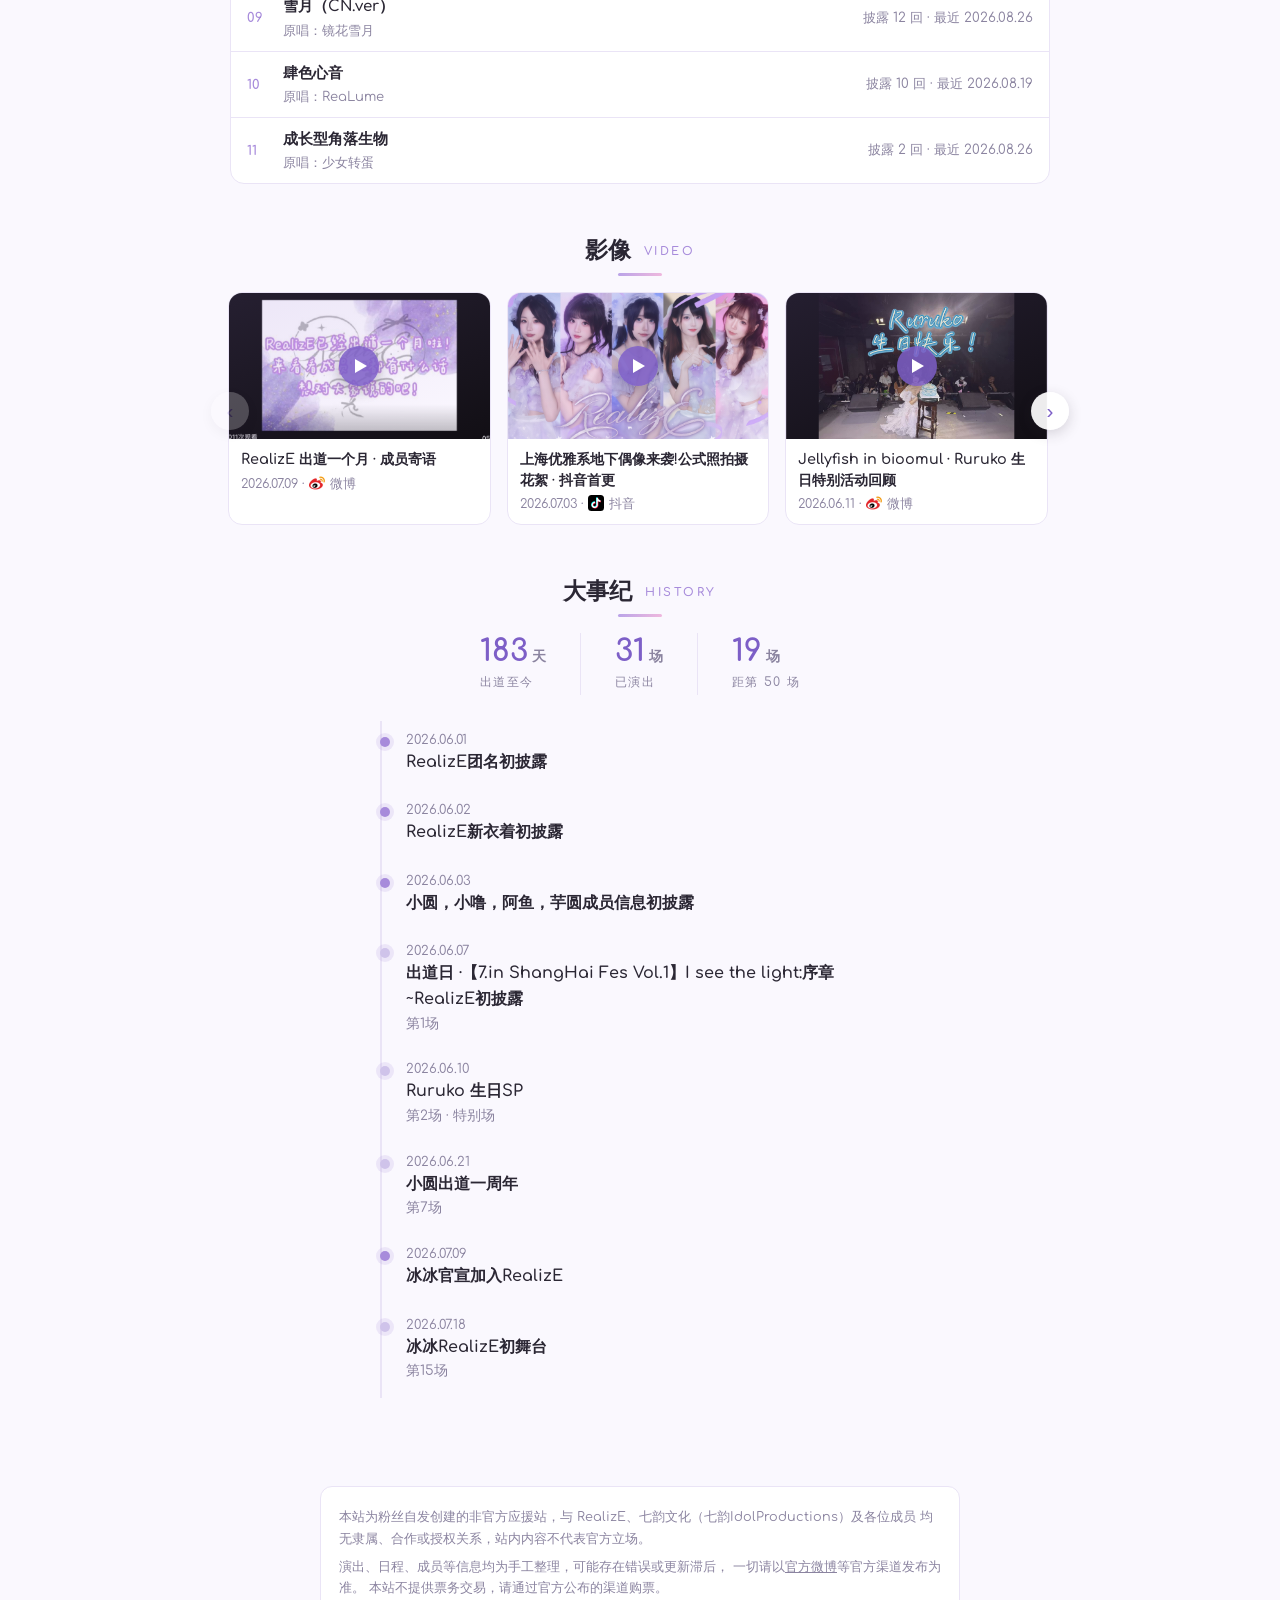
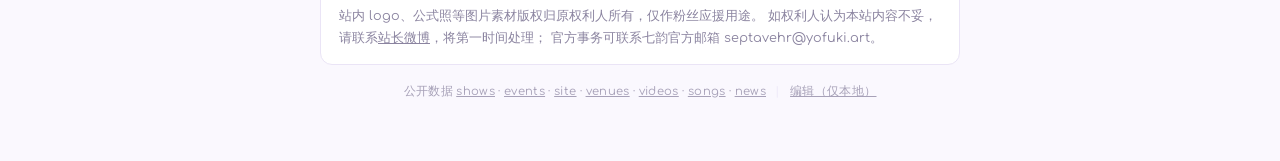
==== commit f2780360: "Revert "footer 去掉公开数据链接;编辑入口只在本地(localhost)显示" This reverts commit 58ffc1779ee520b34e8a7fc7d40214454" ====
--- a/index.html
+++ b/index.html
@@ -107,7 +107,17 @@
         如权利人认为本站内容不妥，请联系<a href="https://weibo.com/n/银河系最美的银河" target="_blank" rel="noopener">站长微博</a>，将第一时间处理；
         官方事务可联系七韵官方邮箱 septavehr@yofuki.art。</p>
     </div>
-    <div id="edit-link" class="data-links" hidden><a href="edit.html">✏️ 编辑数据（本地）</a></div>
+    <div class="data-links">公开数据
+      <a href="data/shows.json">shows</a> ·
+      <a href="data/events.json">events</a> ·
+      <a href="data/site.json">site</a> ·
+      <a href="data/venues.json">venues</a> ·
+      <a href="data/videos.json">videos</a> ·
+      <a href="data/songs.json">songs</a> ·
+      <a href="data/news.json">news</a>
+      <span class="dl-sep">|</span>
+      <a href="edit.html">编辑（仅本地）</a>
+    </div>
   </footer>
 
   <script src="js/fallback.js"></script>
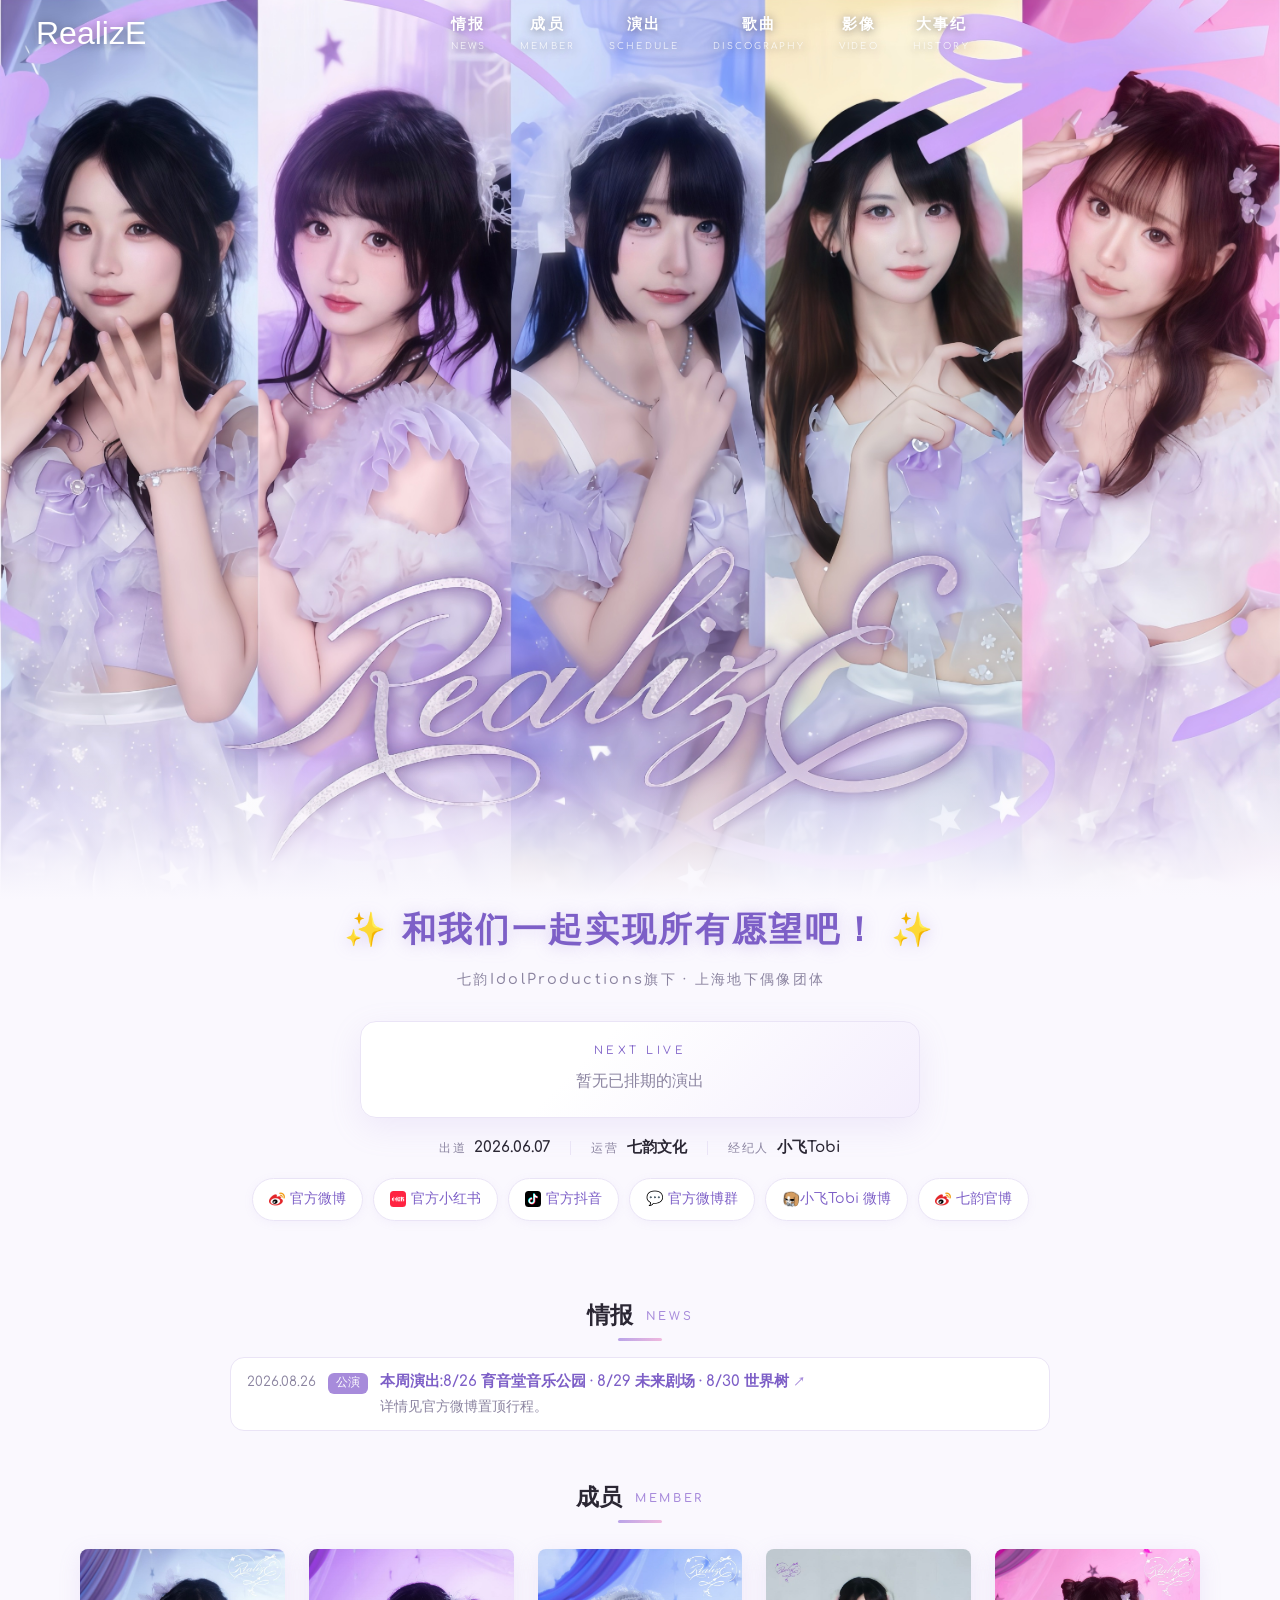
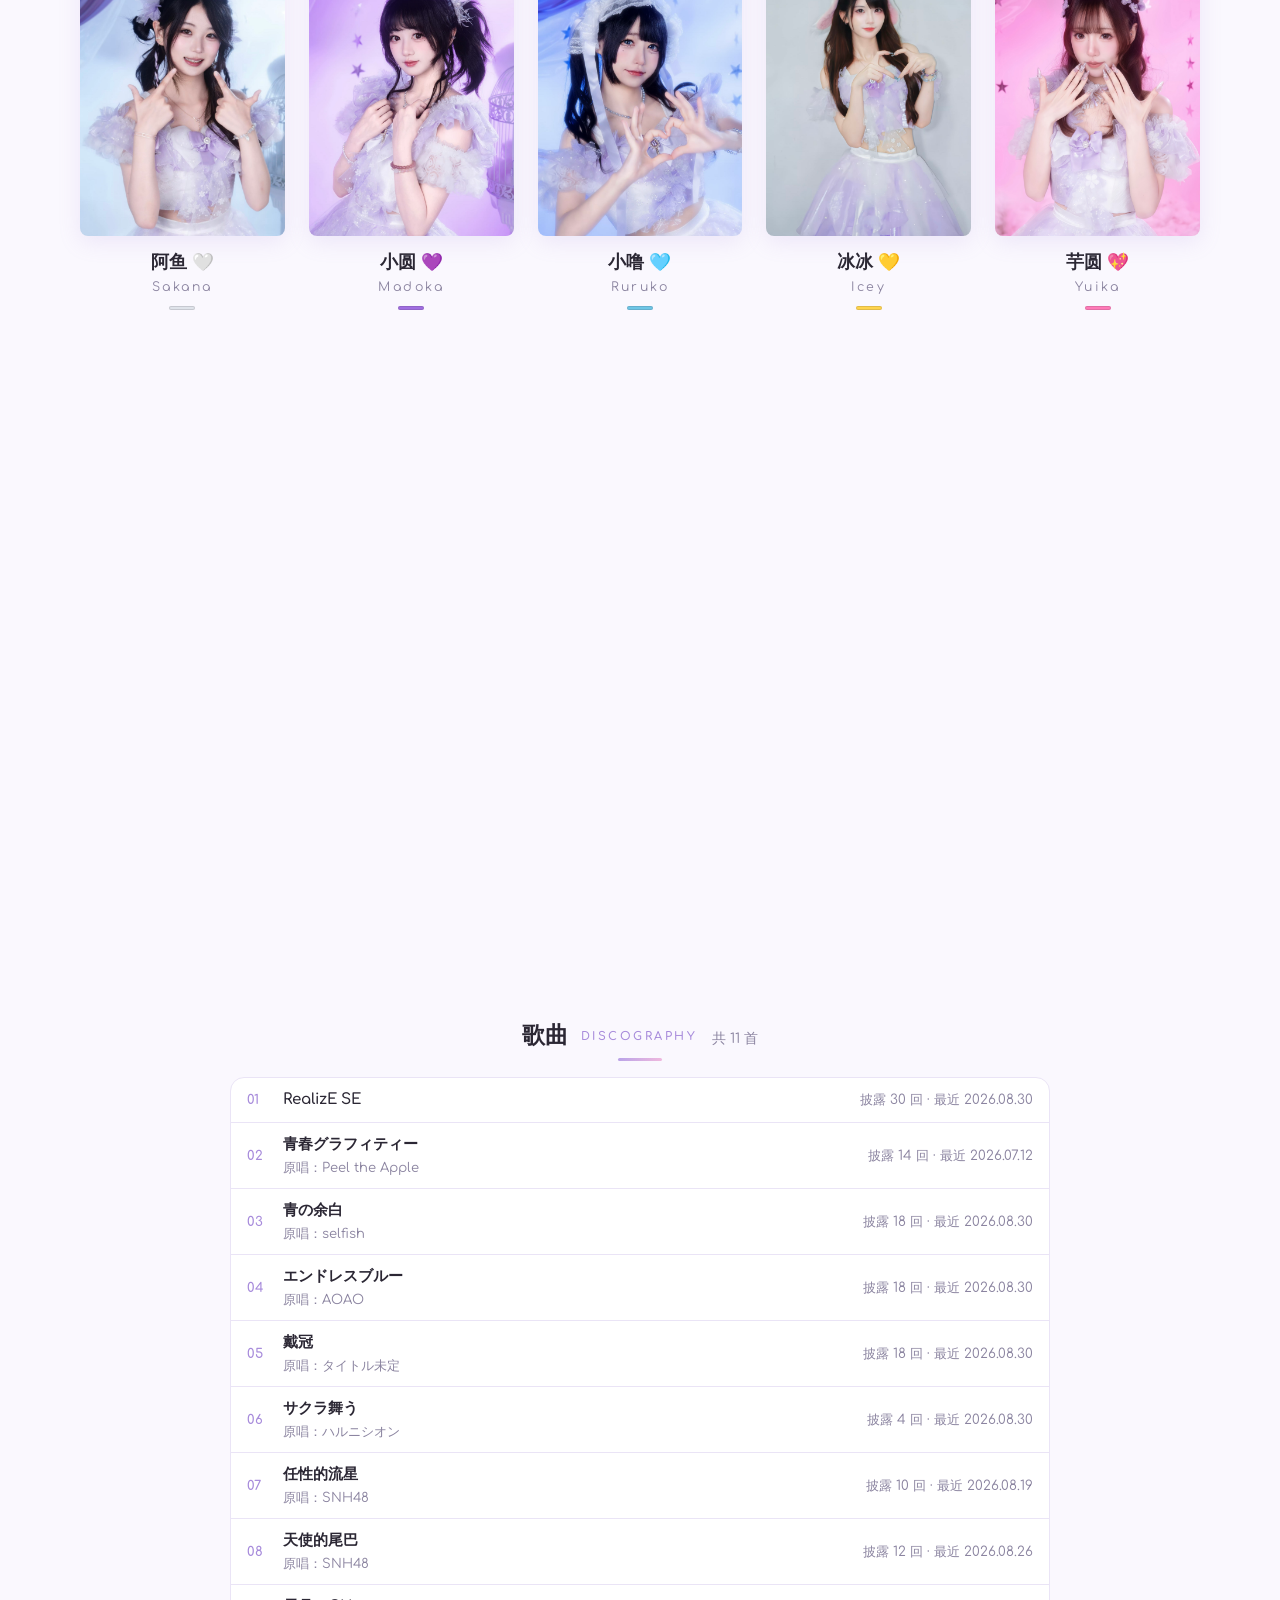
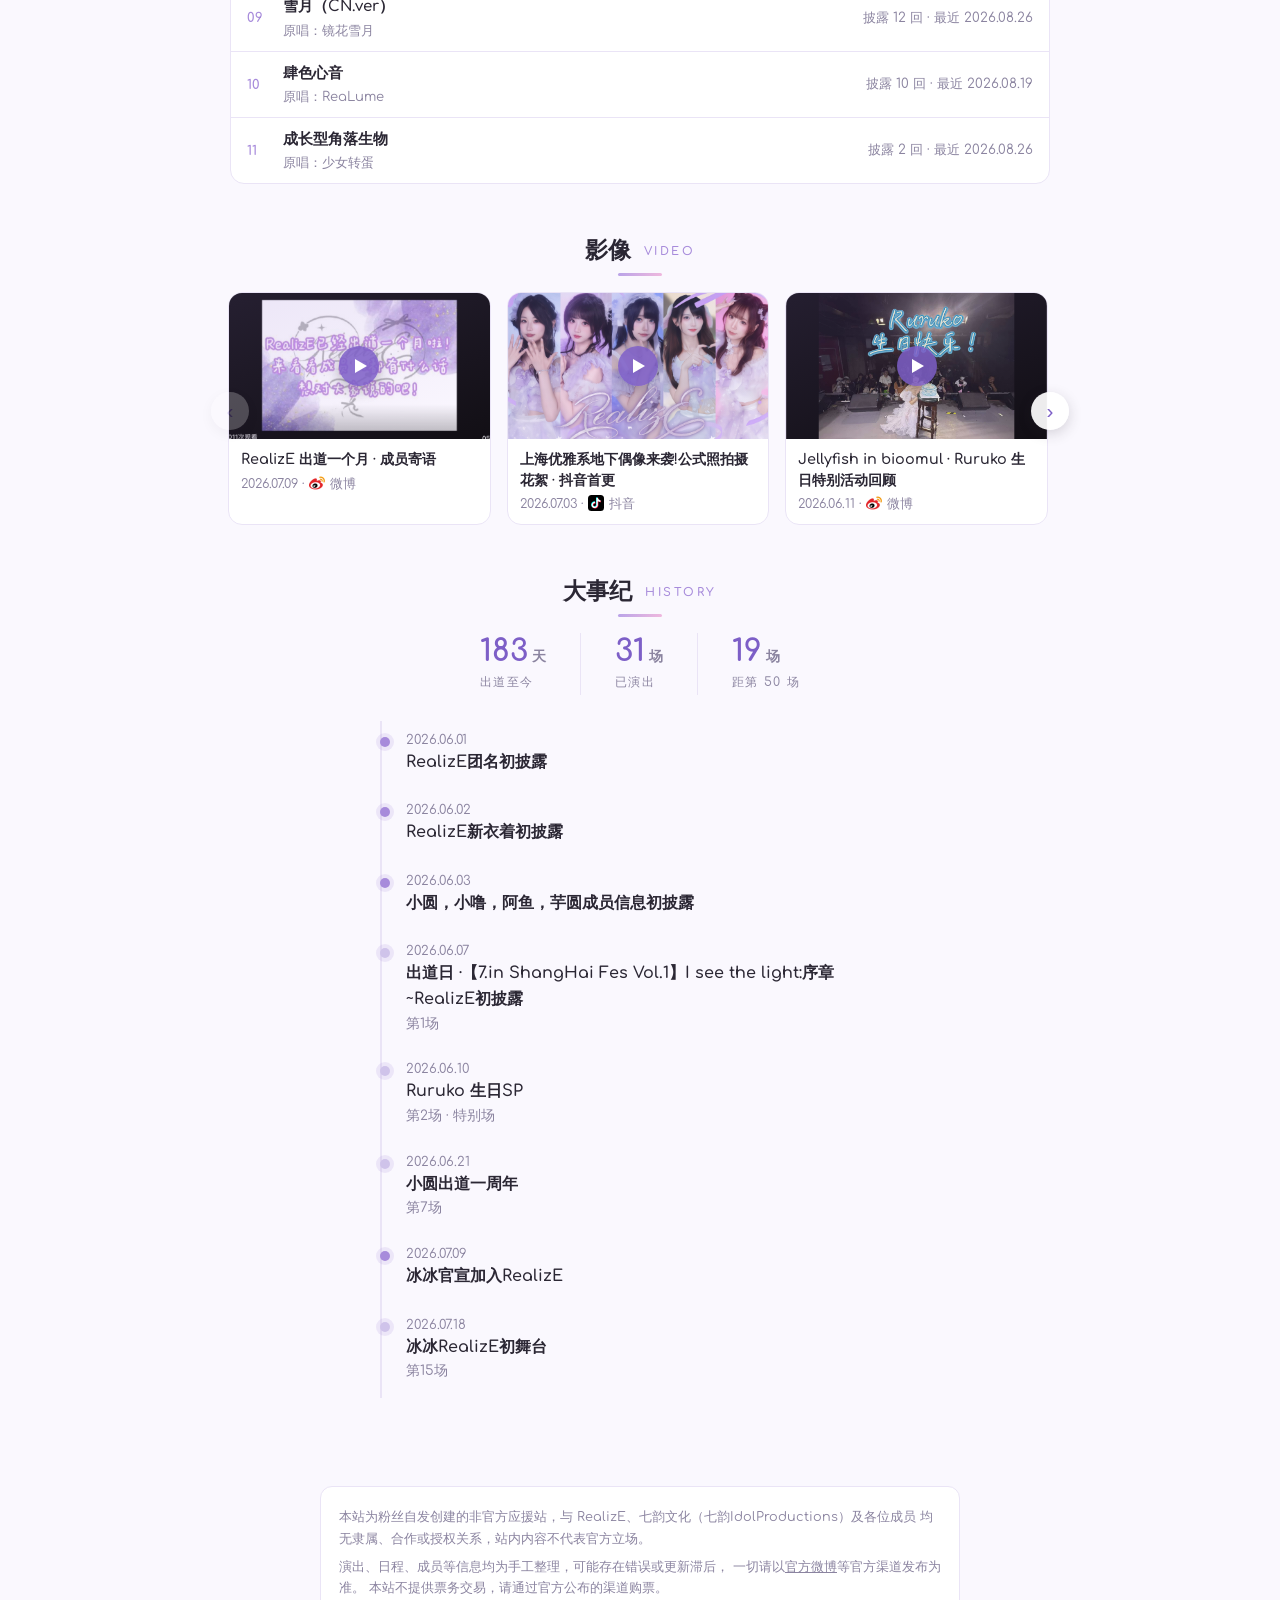
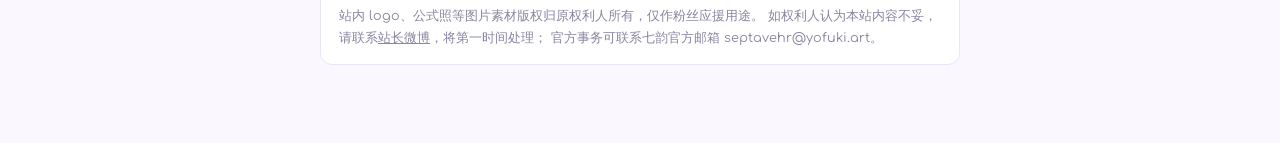
==== commit f9e46d36: "footer 收纳:去掉公开数据链接,编辑入口仅本地可见 Co-Authored-By: Claude Fable 5 <noreply@anthropic.com>" ====
--- a/index.html
+++ b/index.html
@@ -107,17 +107,7 @@
         如权利人认为本站内容不妥，请联系<a href="https://weibo.com/n/银河系最美的银河" target="_blank" rel="noopener">站长微博</a>，将第一时间处理；
         官方事务可联系七韵官方邮箱 septavehr@yofuki.art。</p>
     </div>
-    <div class="data-links">公开数据
-      <a href="data/shows.json">shows</a> ·
-      <a href="data/events.json">events</a> ·
-      <a href="data/site.json">site</a> ·
-      <a href="data/venues.json">venues</a> ·
-      <a href="data/videos.json">videos</a> ·
-      <a href="data/songs.json">songs</a> ·
-      <a href="data/news.json">news</a>
-      <span class="dl-sep">|</span>
-      <a href="edit.html">编辑（仅本地）</a>
-    </div>
+    <div id="edit-link" class="data-links" hidden><a href="edit.html">✏️ 编辑数据（本地）</a></div>
   </footer>
 
   <script src="js/fallback.js"></script>
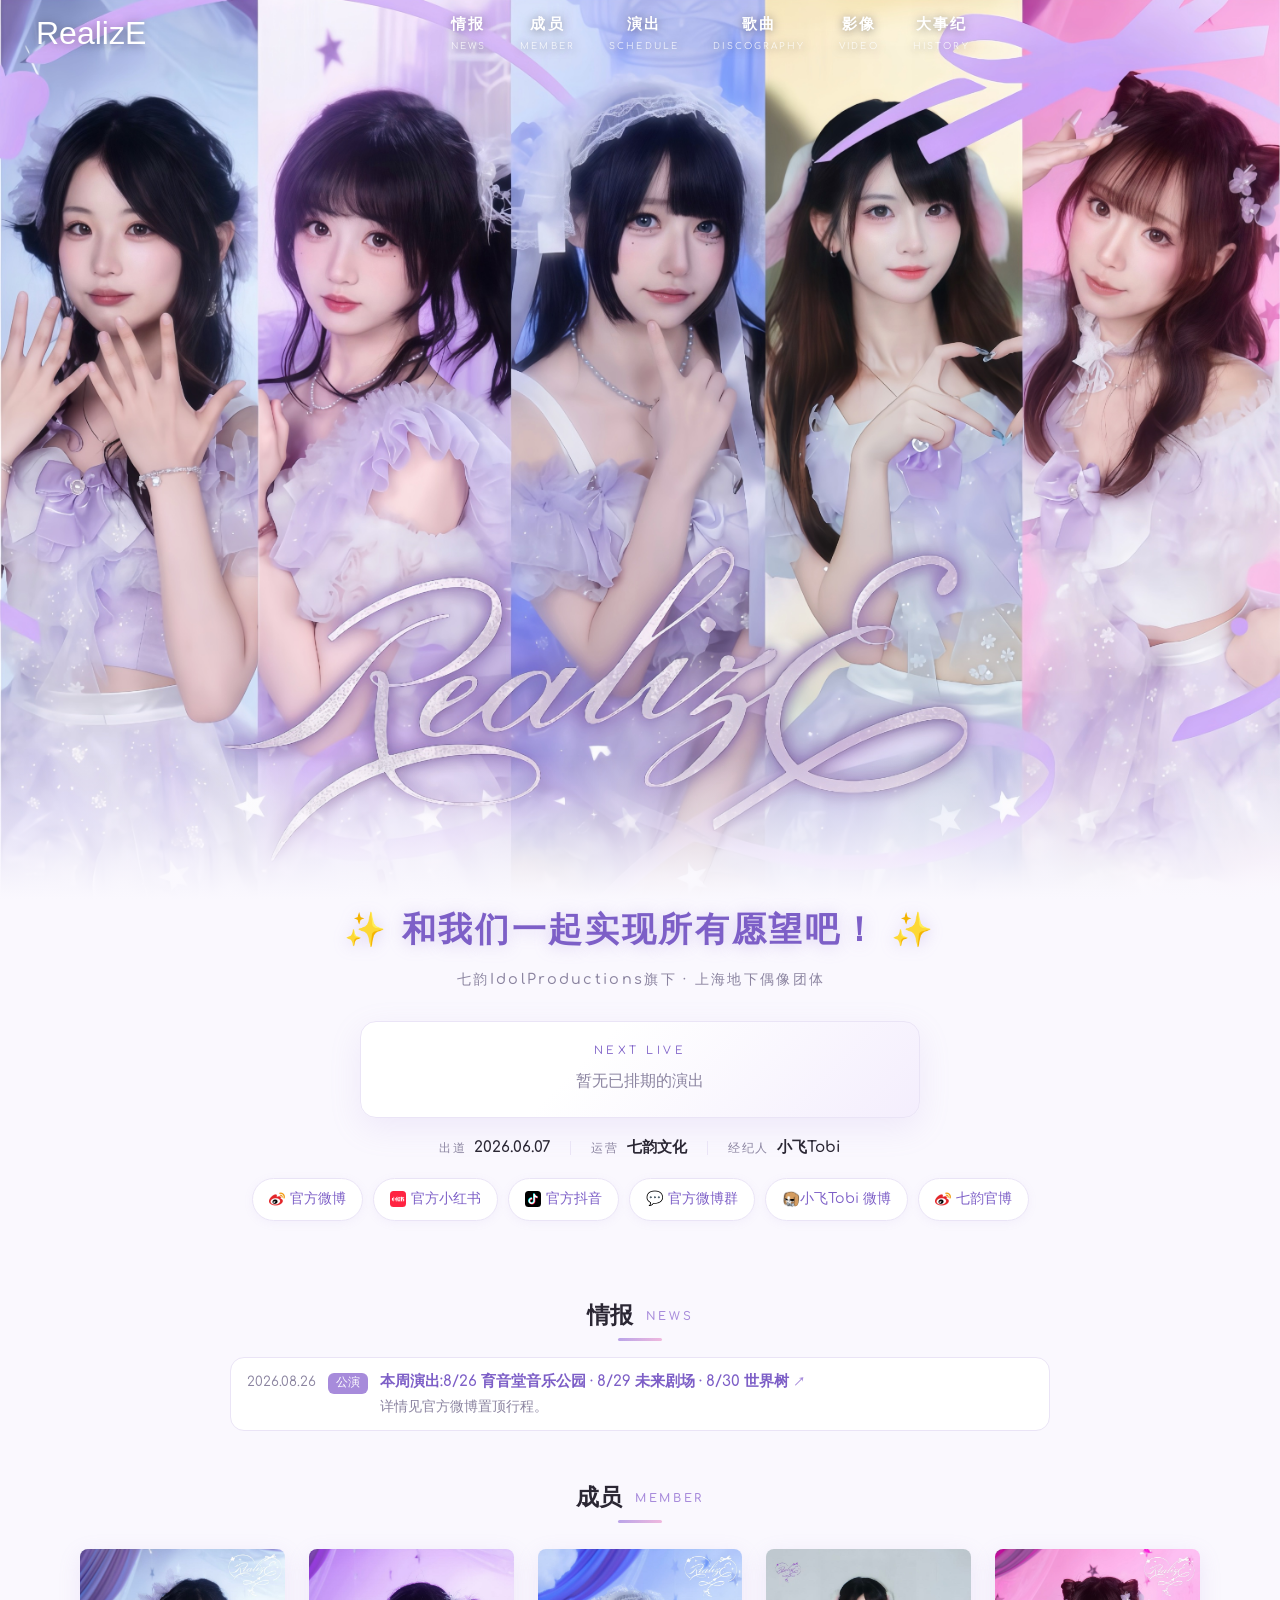
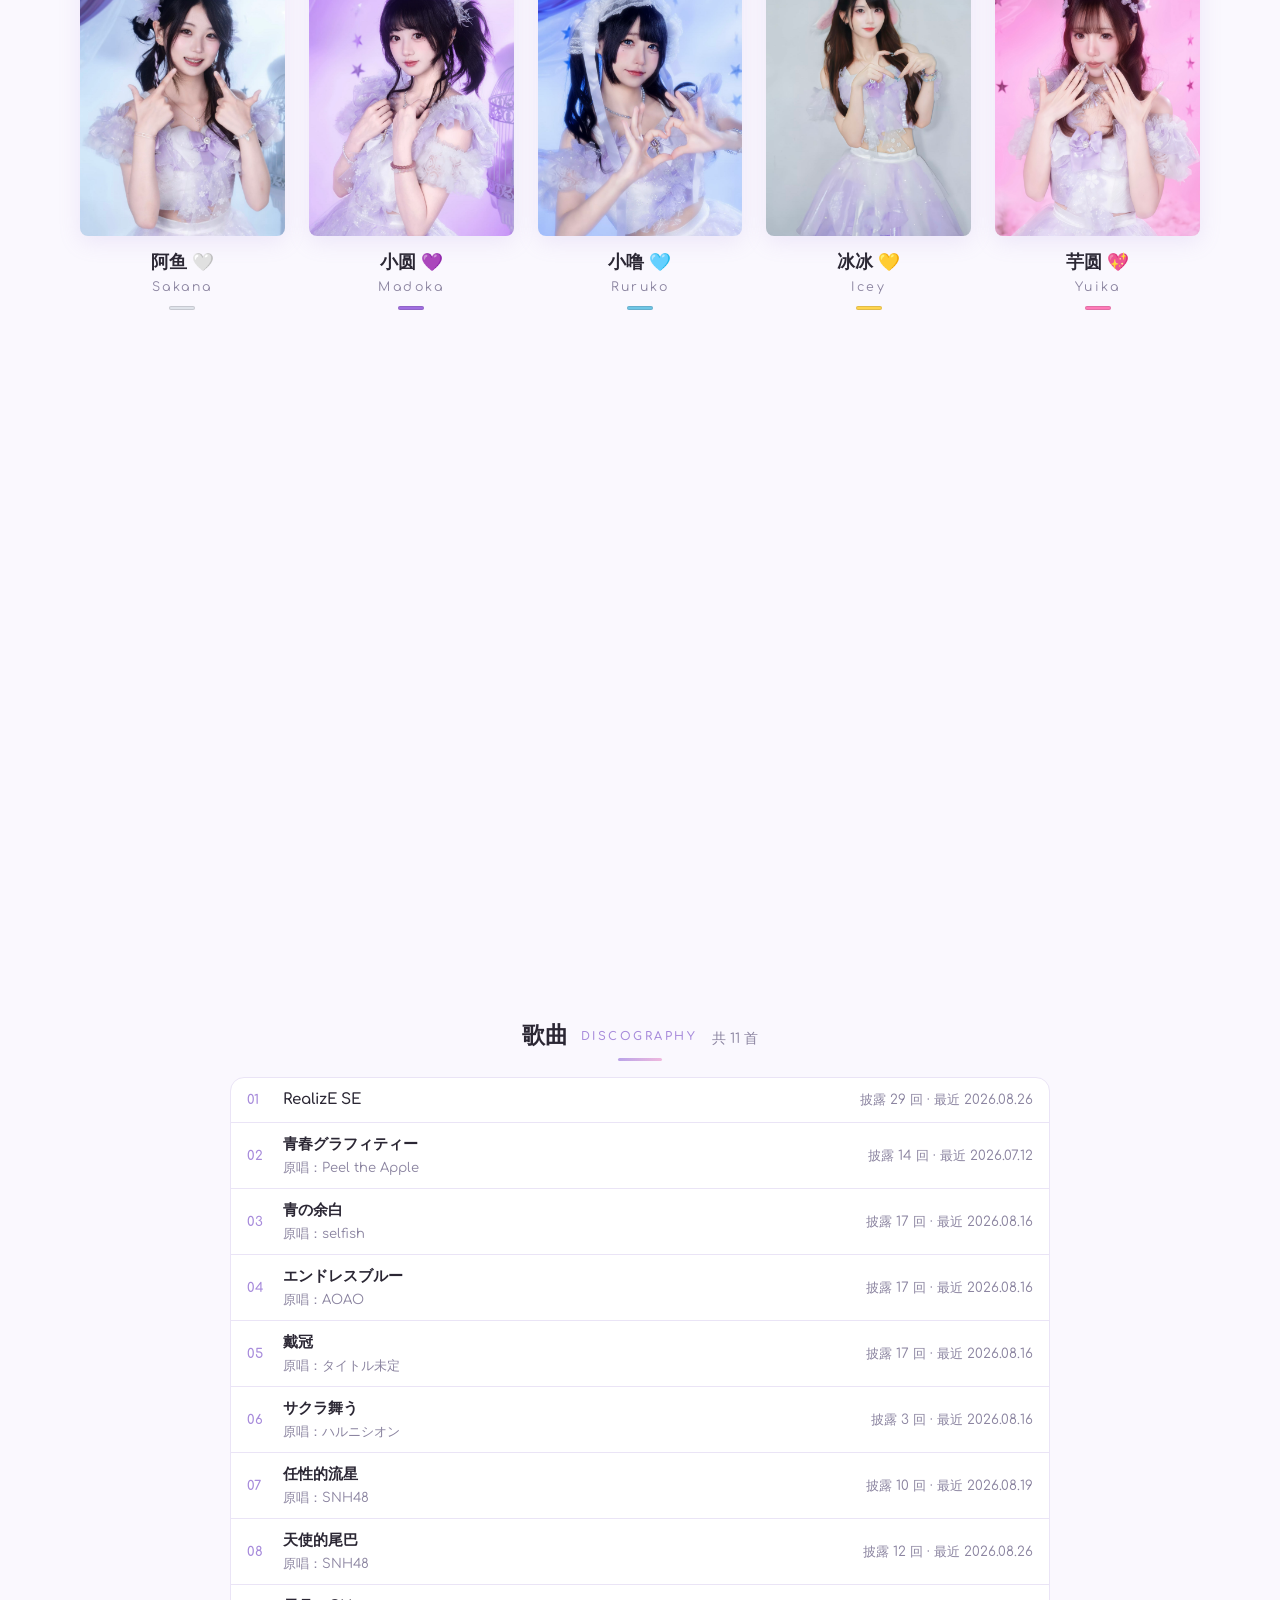
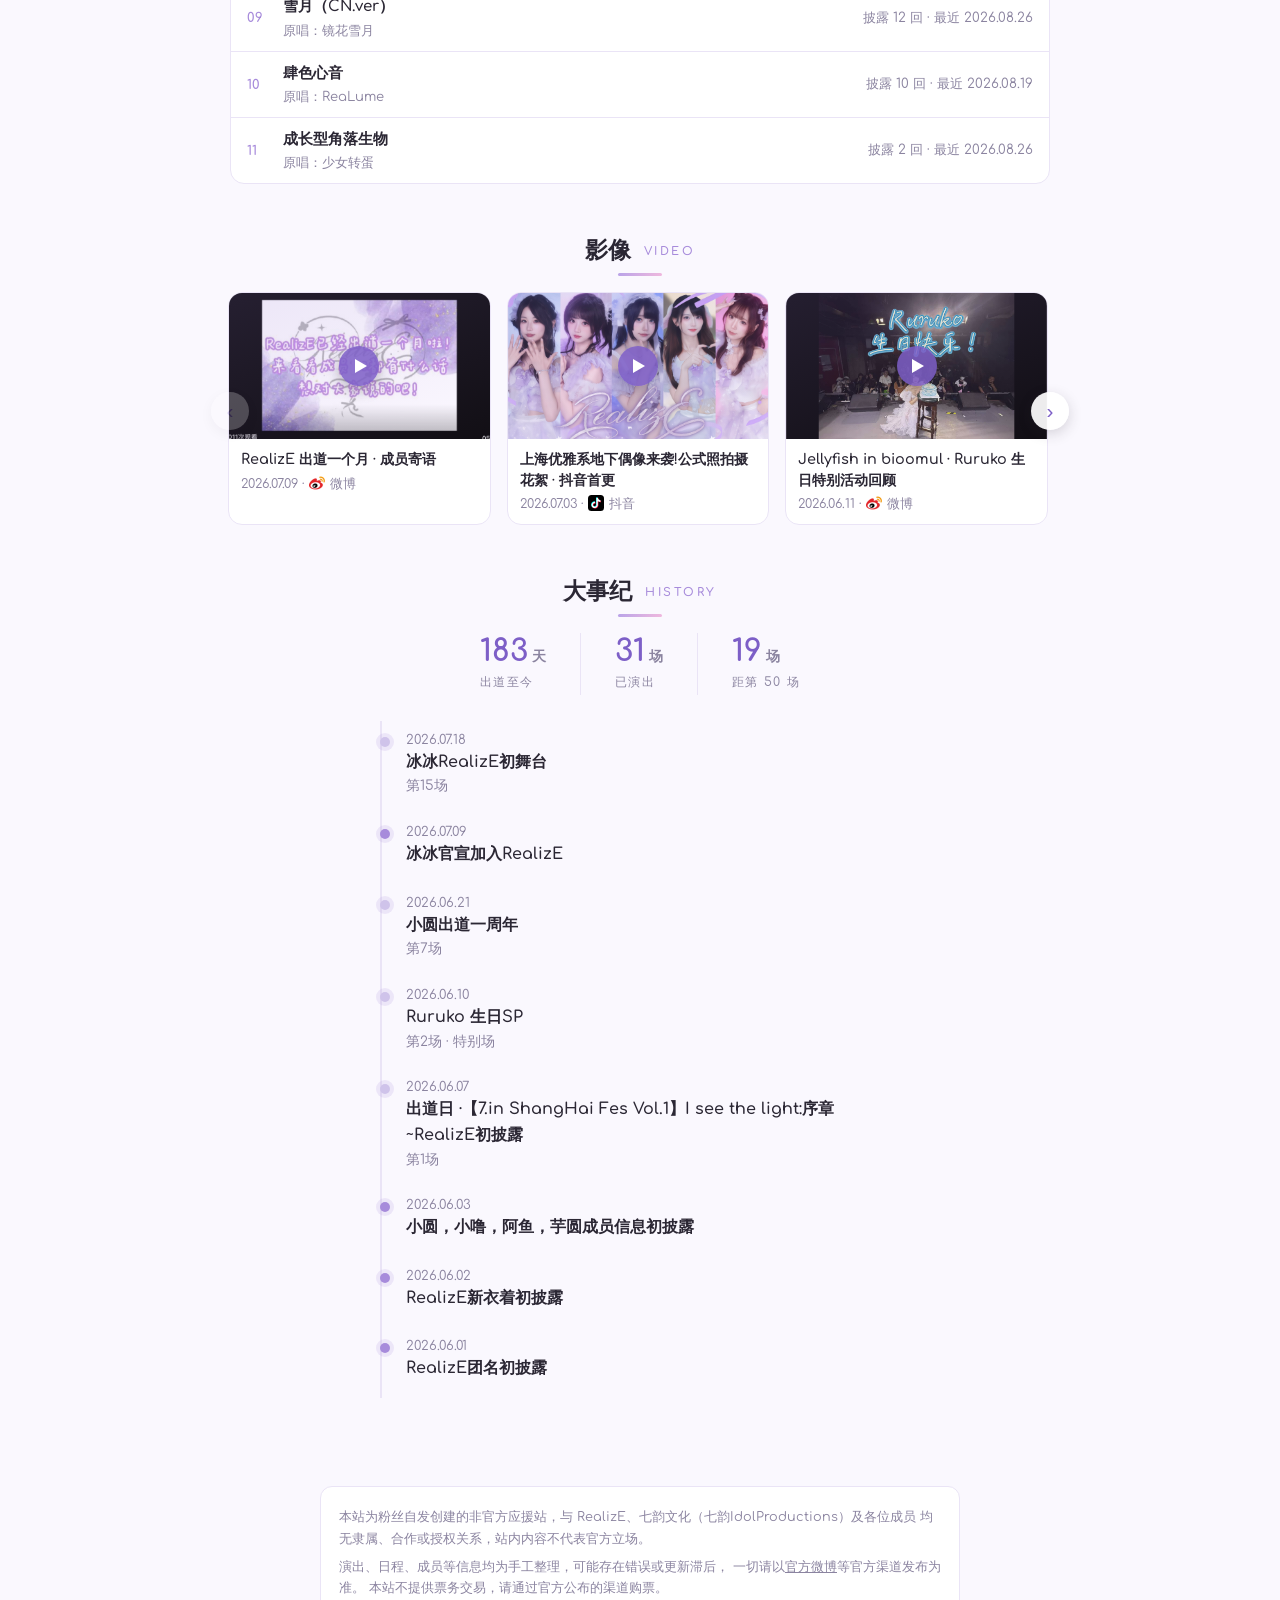
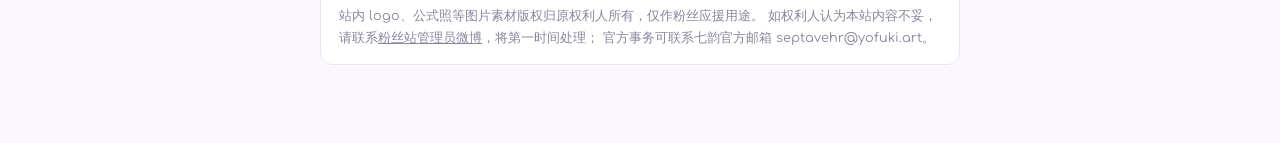
==== commit 7025b513: "措辞统一:「站长」→「粉丝站管理员」(免责声明、README 纠错与投稿部分) Co-Authored-By: Claude Fable 5 <noreply@anthropic.com>" ====
--- a/index.html
+++ b/index.html
@@ -104,7 +104,7 @@
         一切请以<a href="https://weibo.com/n/RealizE_Project" target="_blank" rel="noopener">官方微博</a>等官方渠道发布为准。
         本站不提供票务交易，请通过官方公布的渠道购票。</p>
       <p>站内 logo、公式照等图片素材版权归原权利人所有，仅作粉丝应援用途。
-        如权利人认为本站内容不妥，请联系<a href="https://weibo.com/n/银河系最美的银河" target="_blank" rel="noopener">站长微博</a>，将第一时间处理；
+        如权利人认为本站内容不妥，请联系<a href="https://weibo.com/n/银河系最美的银河" target="_blank" rel="noopener">粉丝站管理员微博</a>，将第一时间处理；
         官方事务可联系七韵官方邮箱 septavehr@yofuki.art。</p>
     </div>
     <div id="edit-link" class="data-links" hidden><a href="edit.html">✏️ 编辑数据（本地）</a></div>
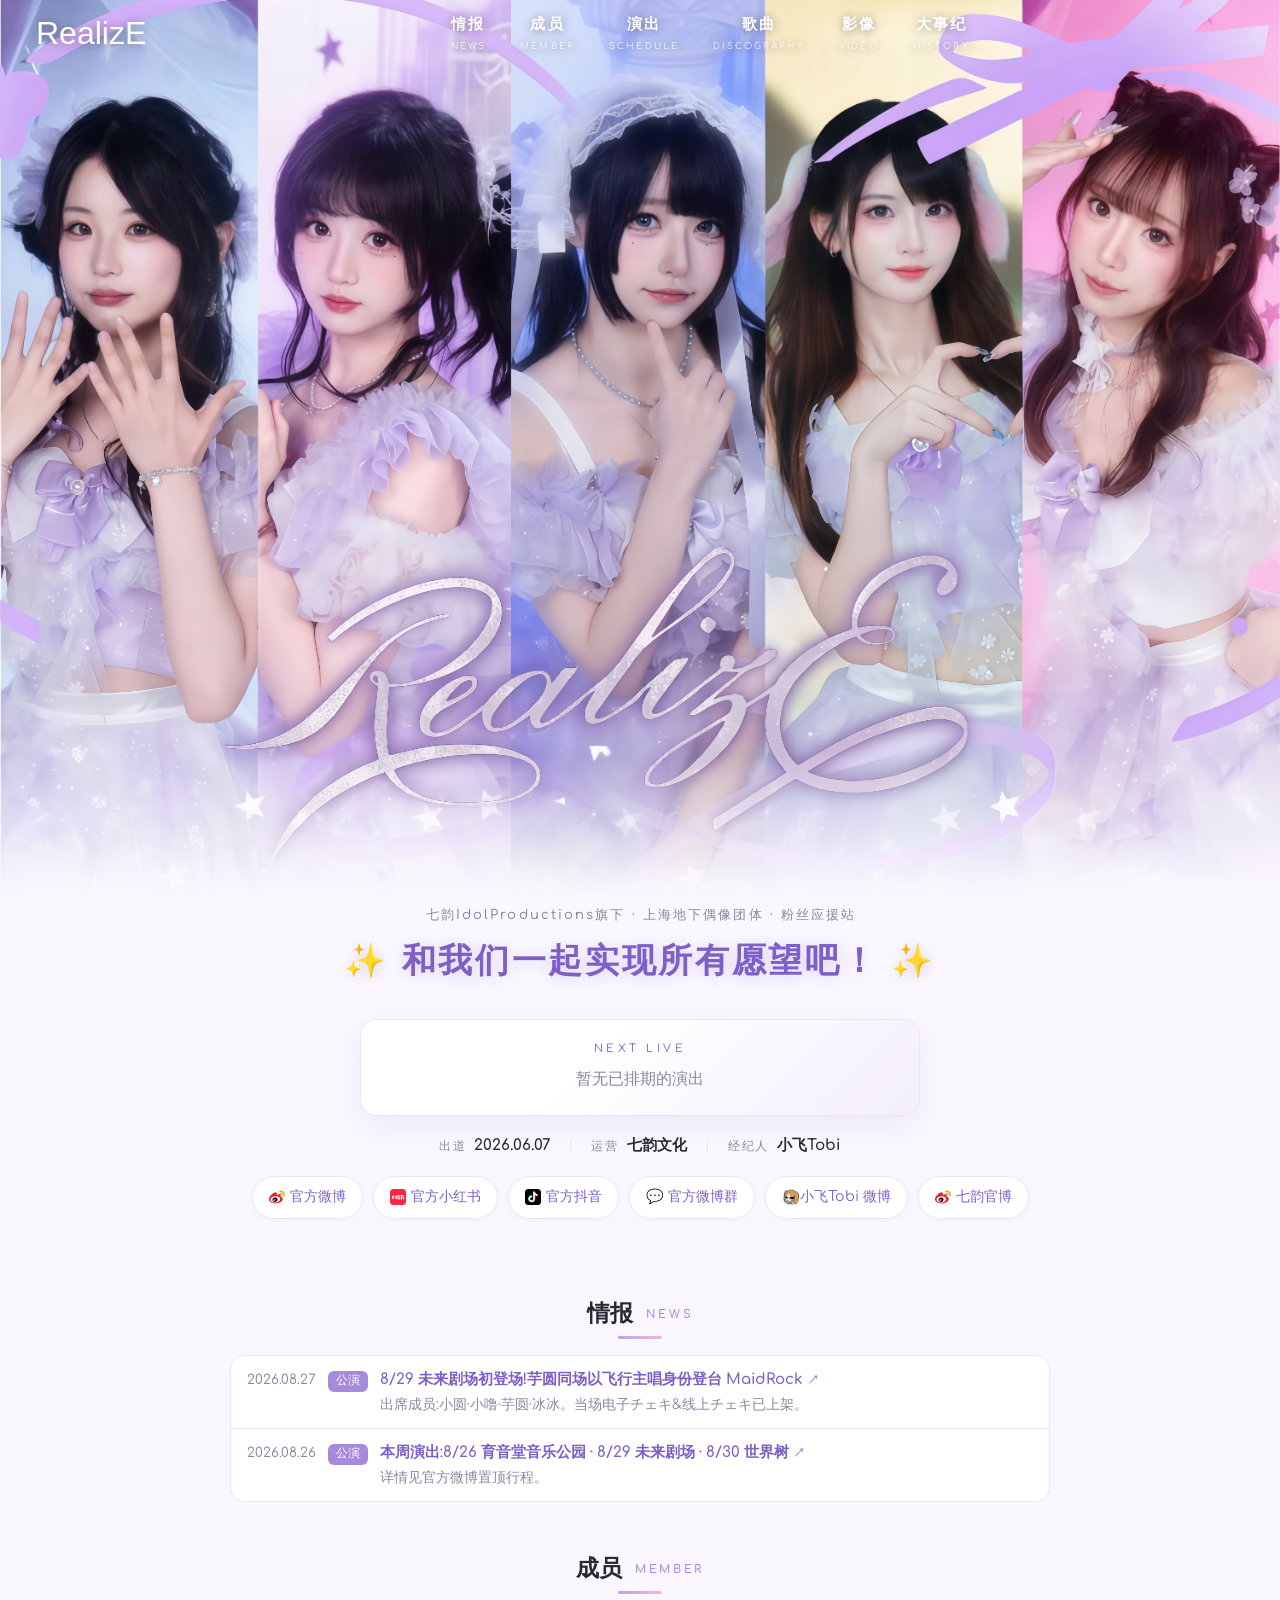
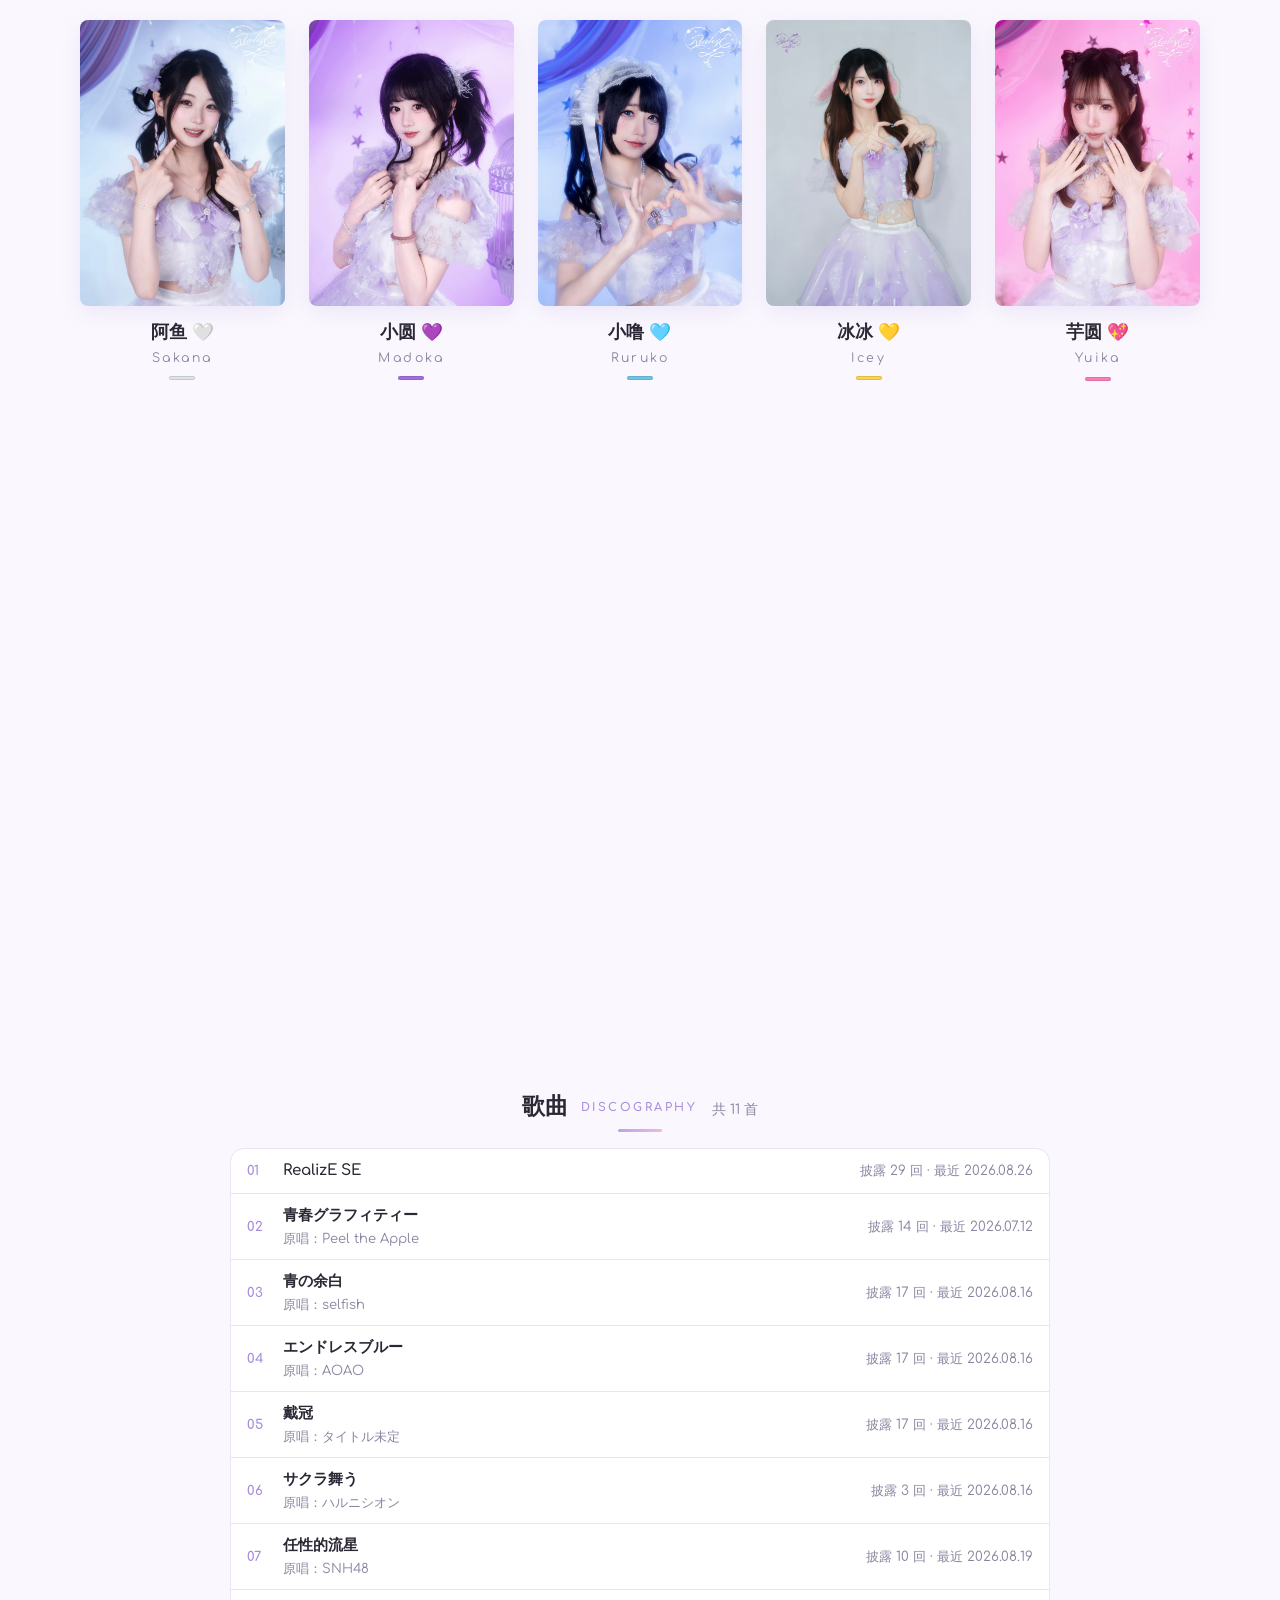
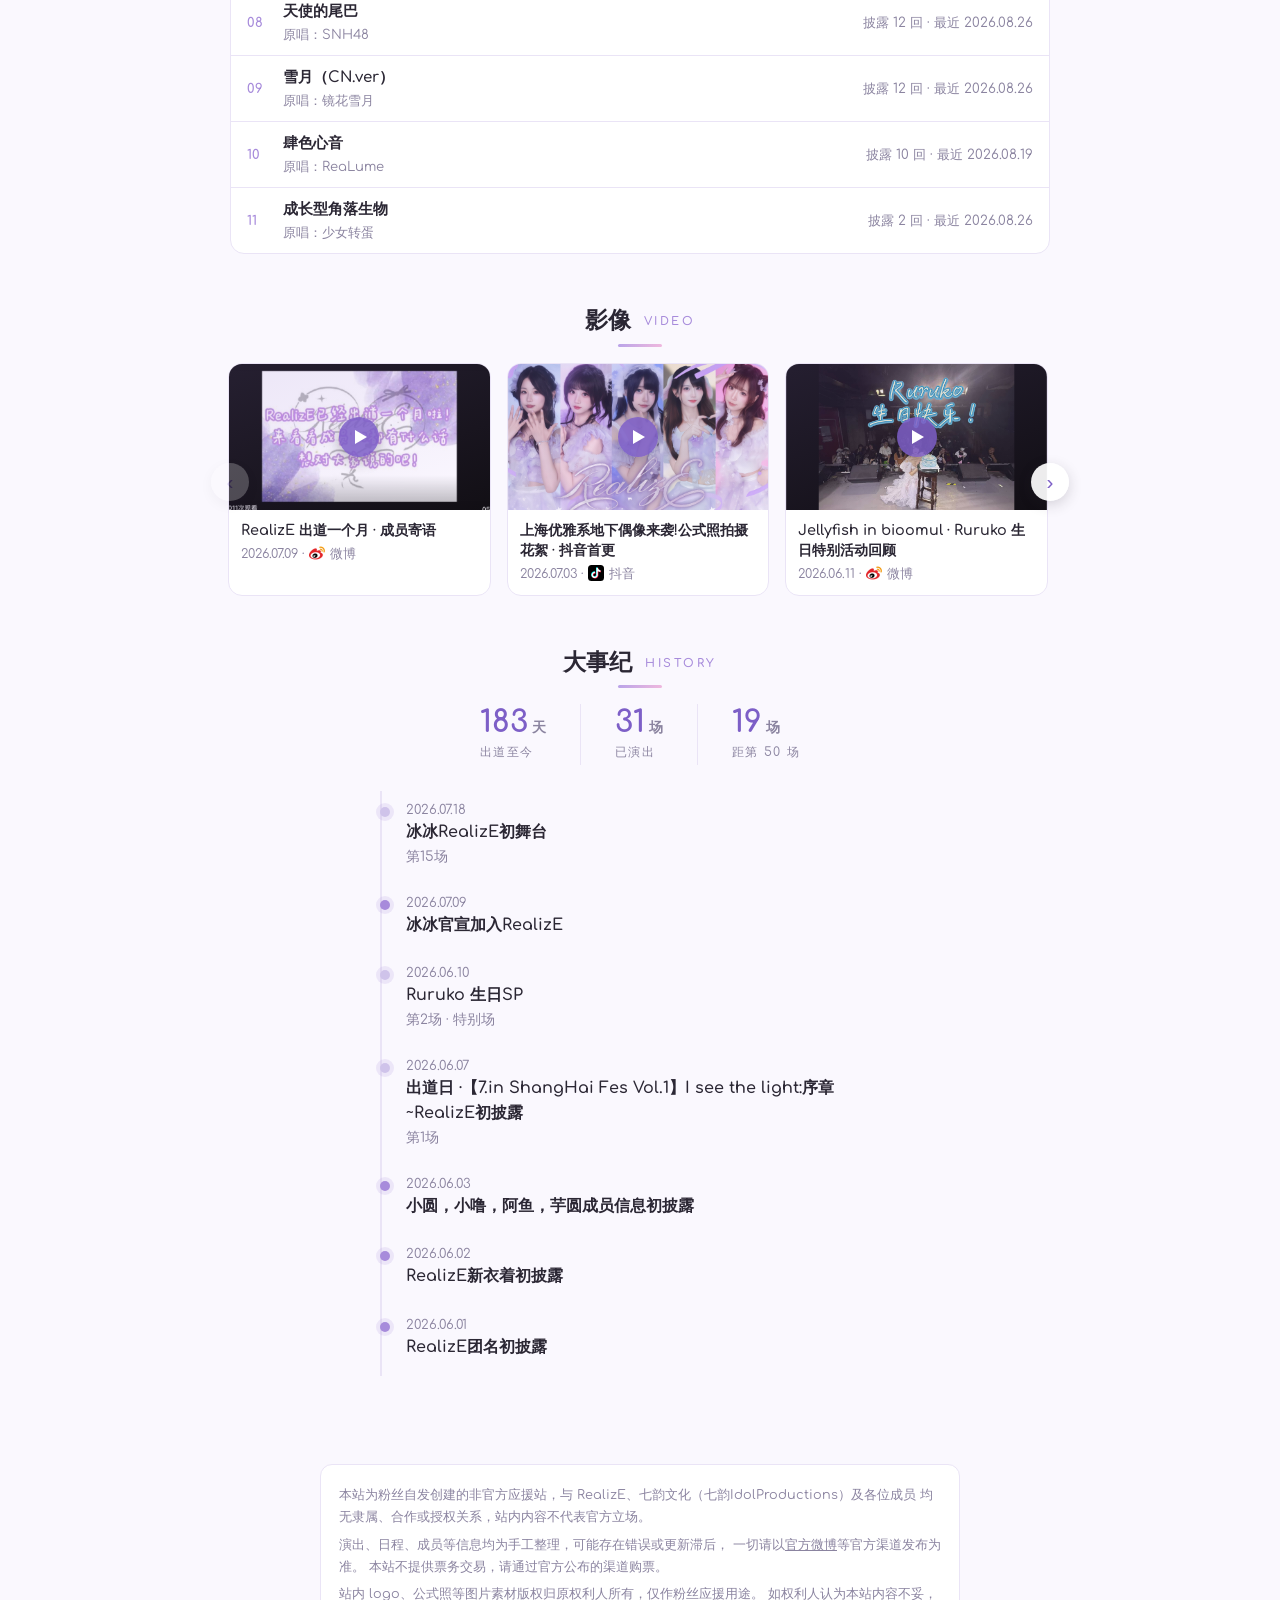
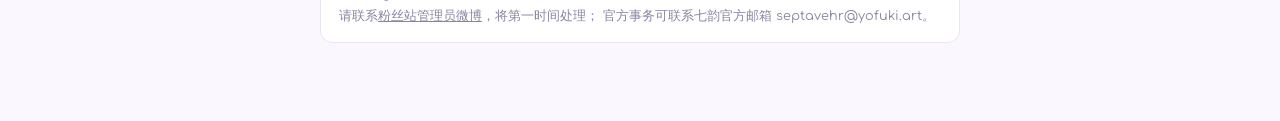
==== commit 59491df9: "Hero 层级调整:属性小字改为眉题放标语上方(海报式层级),字号微收 Co-Authored-By: Claude Fable 5 <noreply@anthropic.com>" ====
--- a/index.html
+++ b/index.html
@@ -29,8 +29,8 @@
   </header>
 
   <section class="hero-info">
+    <p id="group-tagline" class="tagline"></p>
     <h1 id="group-name"></h1>
-    <p id="group-tagline" class="tagline"></p>
     <div id="next-show" class="next-show"></div>
     <div id="group-sub" class="facts"></div>
     <p id="group-links" class="sub"></p>
--- a/css/style.css
+++ b/css/style.css
@@ -184,16 +184,18 @@
   color: var(--accent-deep);
   text-shadow: 0 2px 16px rgba(167, 139, 219, 0.4);
 }
-/* 团名下:小字副标(疏排)→ 一句简介 → PROFILE 资料行 */
+/* 眉题(属性小字)在上,大标语在下——海报式层级 */
 .tagline {
   color: var(--muted);
-  font-size: 0.9rem;
+  font-size: 0.82rem;
   font-weight: 500;
   /* 副标含拉丁字母(IdolProductions),疏排适度,免得字母被拉散 */
   letter-spacing: 0.16em;
   text-indent: 0.16em;
-  margin-top: 10px;
-}
+  margin-bottom: 10px;
+}
+/* 副标各段不内部换行,窄屏只在分隔符处折行 */
+.tg-seg { white-space: nowrap; }
 .sub { color: var(--text); font-size: 1rem; line-height: 1.9; margin-top: 14px; }
 
 .facts {
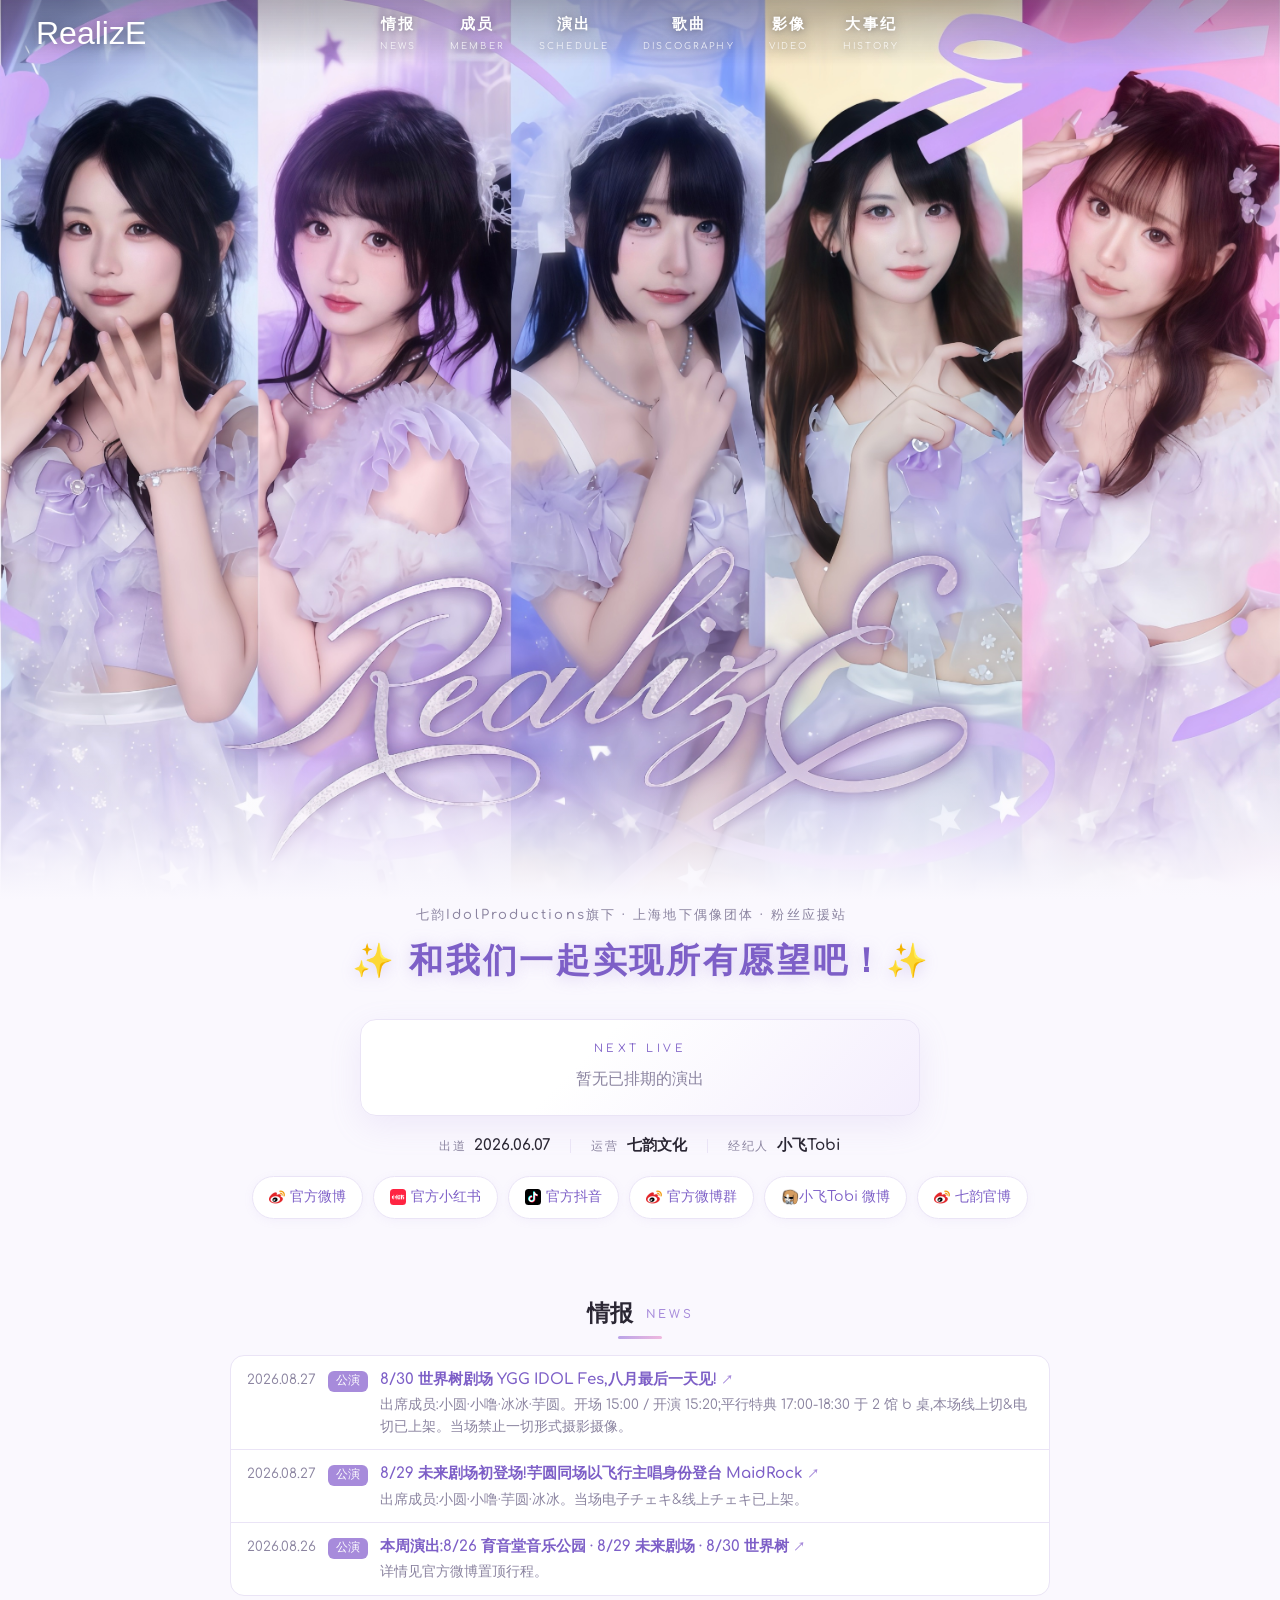
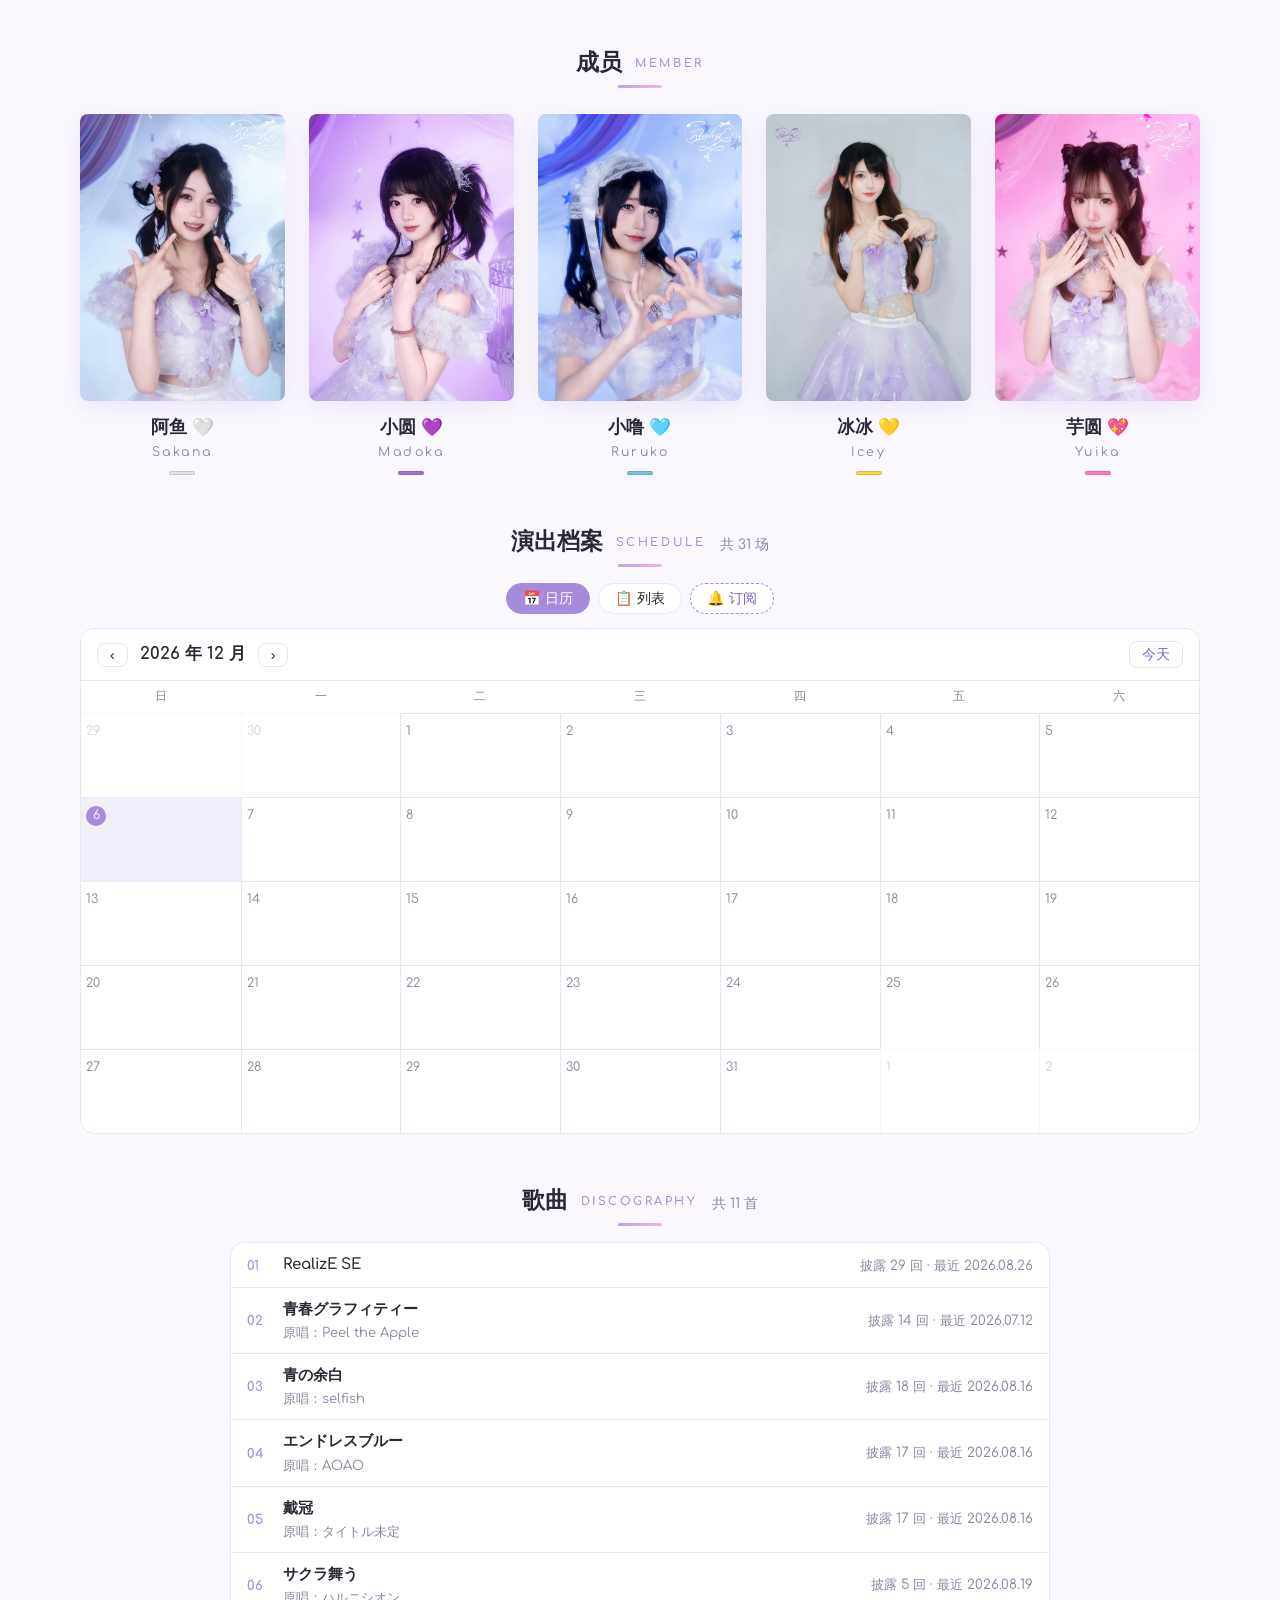
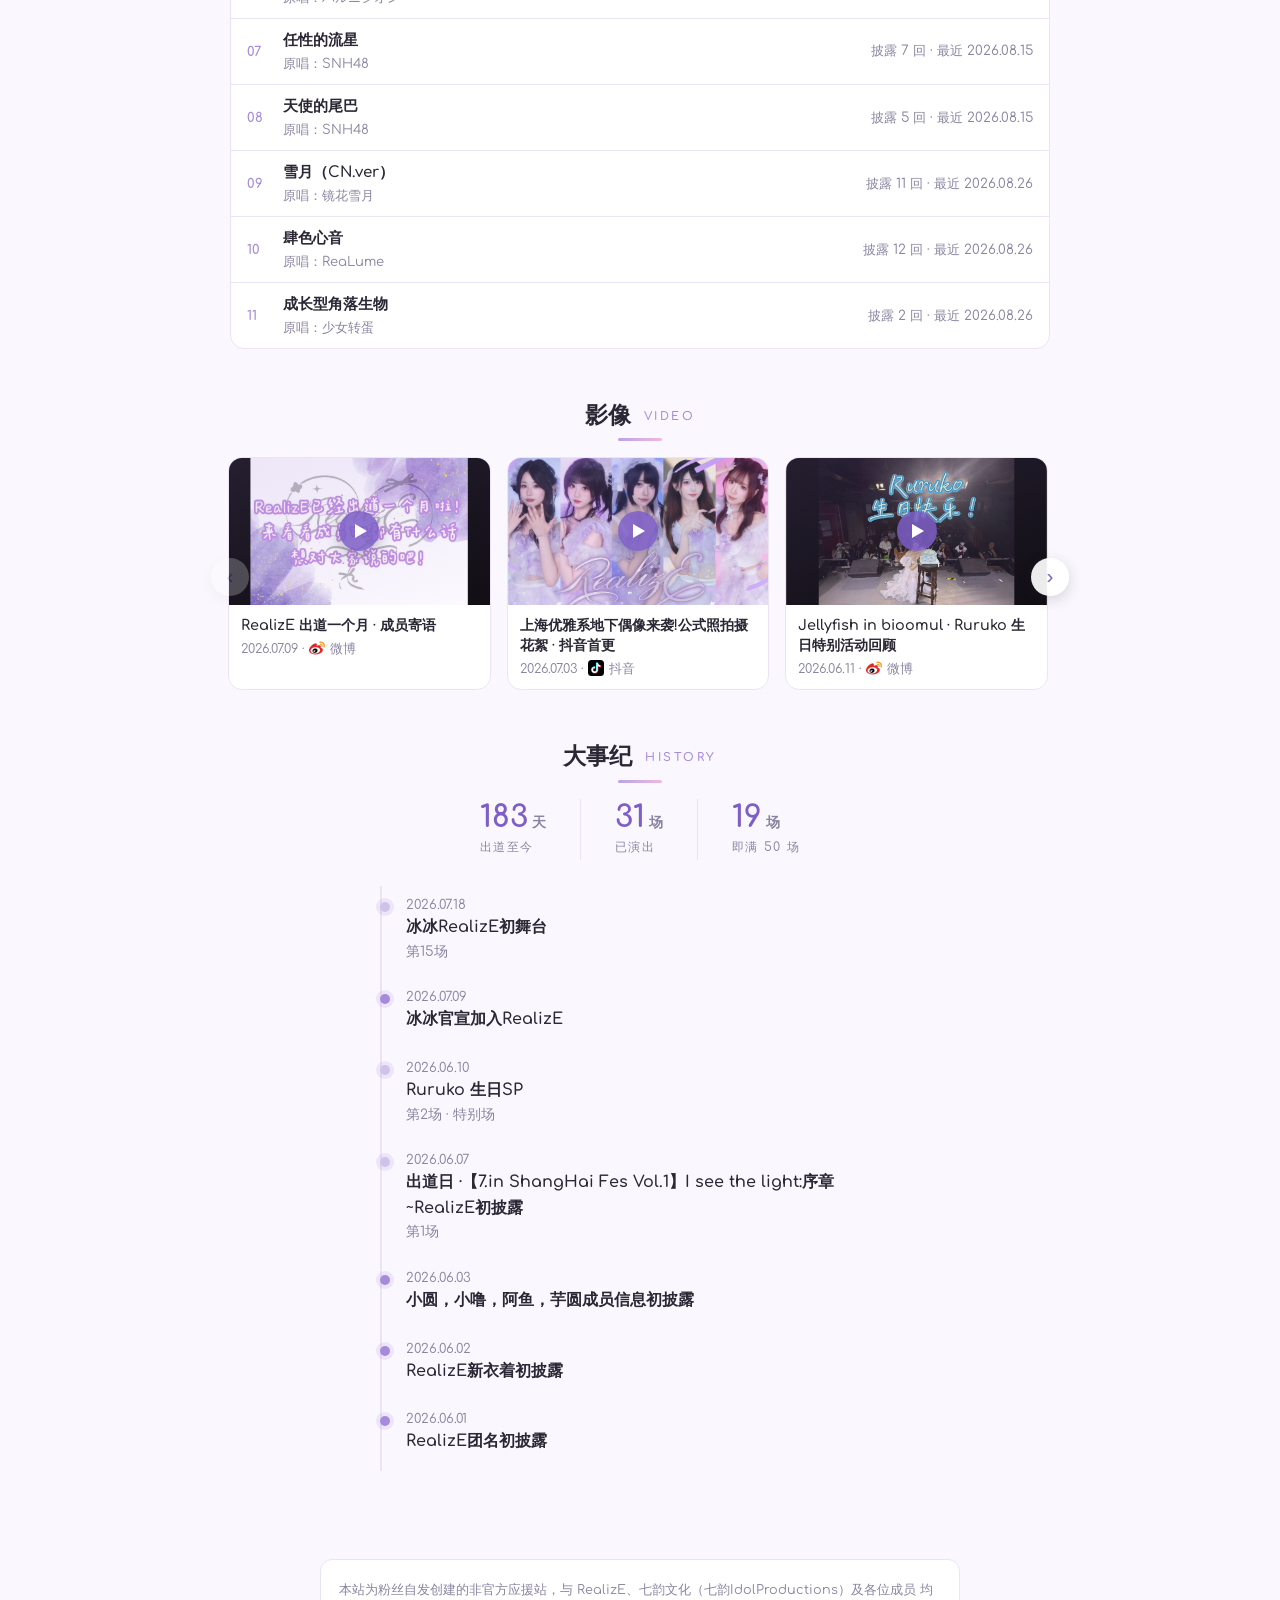
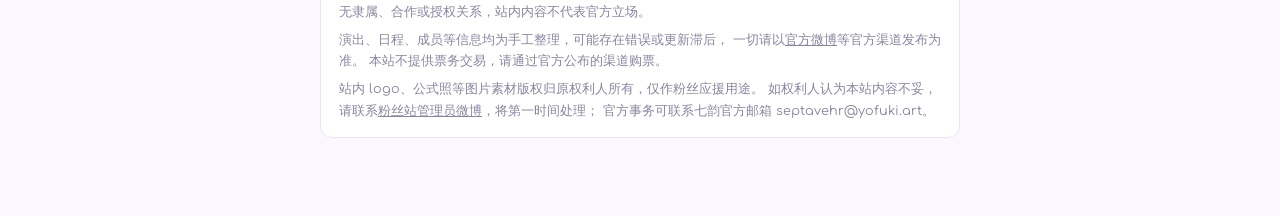
==== commit 30553b69: "2.0 P5:演出日程日历订阅(shows.ics) - tools/build-ics.js 从 shows/venues 生成 RFC5545 全天事件(确定性输出、UTF-8 安全折行、   场" ====
--- a/index.html
+++ b/index.html
@@ -52,6 +52,7 @@
       <div class="view-toggle" id="view-toggle">
         <button data-view="cal" class="on">📅 日历</button>
         <button data-view="list">📋 列表</button>
+        <button type="button" id="ics-btn" class="ics-btn" title="把演出日程同步到手机日历">🔔 订阅</button>
       </div>
       <div id="filters" class="filters"></div>
       <div id="calendar" class="cal"></div>
--- a/css/style.css
+++ b/css/style.css
@@ -38,9 +38,10 @@
   z-index: 90;
   transition: background 0.3s ease, box-shadow 0.3s ease;
 }
-/* Hero 大图上:透明底白字(参考日系官网),滚过后回到毛玻璃 */
+/* Hero 大图上:透明底白字(参考日系官网),滚过后回到毛玻璃;
+   加一条很淡的顶部渐变 scrim,白字压在公式照亮部(浅紫丝带等)也保持可读 */
 .topnav.over-hero {
-  background: transparent;
+  background: linear-gradient(to bottom, rgba(43, 39, 52, 0.34), rgba(43, 39, 52, 0));
   backdrop-filter: none;
   -webkit-backdrop-filter: none;
   box-shadow: none;
@@ -64,7 +65,14 @@
   text-decoration: none;
   line-height: 1;
 }
-.nav-links { display: flex; gap: 30px; margin: 0 auto; }
+/* 链接组以页面中轴绝对居中(左侧 logo 不再把它挤偏) */
+.nav-links {
+  display: flex;
+  gap: 30px;
+  position: absolute;
+  left: 50%;
+  transform: translateX(-50%);
+}
 .nav-links a {
   position: relative;
   display: flex;
@@ -176,11 +184,13 @@
 
 /* ---------- Hero 信息区 ---------- */
 .hero-info { max-width: 860px; margin: 0 auto; padding: 4px 20px 28px; text-align: center; }
-/* 大标题是中文 catchphrase(照片里已有 RealizE 手写字) */
+/* 大标题是中文 catchphrase(照片里已有 RealizE 手写字);
+   text-indent 补偿行尾字距,墨迹与眉题同轴 */
 .hero-info h1 {
   font-size: 2.1rem;
   font-weight: 700;
   letter-spacing: 0.08em;
+  text-indent: 0.08em;
   color: var(--accent-deep);
   text-shadow: 0 2px 16px rgba(167, 139, 219, 0.4);
 }
@@ -191,11 +201,14 @@
   font-weight: 500;
   /* 副标含拉丁字母(IdolProductions),疏排适度,免得字母被拉散 */
   letter-spacing: 0.16em;
-  text-indent: 0.16em;
+  /* 桌面端:眉题首字「七」与下方大标语首字「和」左缘对齐(实测校准) */
+  text-indent: -17px;
   margin-bottom: 10px;
 }
 /* 副标各段不内部换行,窄屏只在分隔符处折行 */
 .tg-seg { white-space: nowrap; }
+/* 地址末段(场地名+楼层)整体不换行 */
+.nbk { white-space: nowrap; }
 .sub { color: var(--text); font-size: 1rem; line-height: 1.9; margin-top: 14px; }
 
 .facts {
@@ -206,6 +219,7 @@
   flex-wrap: wrap;
   margin-top: 18px;
 }
+.fact-unit { display: inline-flex; align-items: center; gap: 20px; white-space: nowrap; }
 .fact { display: inline-flex; align-items: baseline; gap: 8px; }
 .f-label { font-size: 0.78rem; color: var(--muted); letter-spacing: 0.14em; }
 .f-value { font-size: 0.95rem; font-weight: 600; }
@@ -352,6 +366,9 @@
   background: var(--grad);
   margin: 4px auto 0;
 }
+/* 编辑页是工具页:标题豁免居中,回到左对齐 */
+.edit-page h2 { text-align: left; }
+.edit-page h2::after { margin-left: 0; }
 .h2-sub { font-size: 0.85rem; font-weight: normal; color: var(--muted); margin-left: 8px; }
 .h2-en {
   font-size: 0.72rem;
@@ -411,6 +428,13 @@
 }
 @media (max-width: 860px) {
   .members { grid-template-columns: repeat(2, 1fr); }
+  /* 两列网格下末张孤行卡片(第 5 位)居中,不再贴左失衡;
+     宽度=单列宽(50% 减半个 gap),和上面的卡片一样大 */
+  .member-card:last-child:nth-child(odd) {
+    grid-column: 1 / -1;
+    justify-self: center;
+    width: calc(50% - 12px);
+  }
 }
 
 /* ---------- 演出档案 ---------- */
@@ -769,6 +793,46 @@
   cursor: pointer;
 }
 .view-toggle button.on { background: var(--accent); border-color: var(--accent); color: #fff; }
+/* 订阅按钮:虚线描边和视图切换区分,不参与选中态 */
+.view-toggle .ics-btn { border-style: dashed; border-color: var(--accent); color: var(--accent-deep); }
+.view-toggle .ics-btn:hover { background: var(--accent-soft); }
+
+/* ---------- 日程订阅弹窗 ---------- */
+.ics-p { margin-top: 12px; font-size: 0.92rem; }
+.ics-main {
+  display: block;
+  margin-top: 12px;
+  text-align: center;
+  background: var(--accent);
+  color: #fff;
+  text-decoration: none;
+  border-radius: 999px;
+  padding: 9px 18px;
+  font-weight: 600;
+}
+.ics-main:hover { background: var(--accent-deep); }
+.ics-linkrow { display: flex; gap: 8px; margin-top: 8px; align-items: stretch; }
+.ics-link {
+  flex: 1;
+  min-width: 0;
+  overflow-x: auto;
+  white-space: nowrap;
+  background: var(--accent-soft);
+  border-radius: 8px;
+  padding: 7px 10px;
+  font-size: 0.8rem;
+}
+.ics-copy {
+  border: 1px solid var(--line);
+  background: var(--card);
+  color: var(--accent-deep);
+  border-radius: 8px;
+  padding: 0 14px;
+  cursor: pointer;
+  flex-shrink: 0;
+}
+.ics-copy:hover { border-color: var(--accent); }
+.ics-note { margin-top: 14px; color: var(--muted); font-size: 0.8rem; }
 
 .cal {
   background: var(--card);
@@ -1210,7 +1274,8 @@
   /* 顶栏收紧:隐藏英文小字和微博图标,六个链接一行放齐 */
   .topnav { height: 52px; padding: 0 12px; gap: 10px; }
   .nav-logo { font-size: 1.2rem; flex-shrink: 0; }
-  .nav-links { gap: 11px; overflow-x: auto; scrollbar-width: none; }
+  .nav-links { gap: 11px; overflow-x: auto; scrollbar-width: none;
+    position: static; transform: none; margin: 0 auto; }
   .nav-links::-webkit-scrollbar { display: none; }
   .nav-links a { padding: 4px 0; }
   .nav-links .zh { font-size: 0.86rem; letter-spacing: 0.02em; white-space: nowrap; }
@@ -1220,6 +1285,16 @@
   /* 影像:手机一屏一张多露一点,手指横滑,箭头收起 */
   .videos { grid-auto-columns: 82%; }
   .vid-nav { display: none; }
+
+  /* 歌曲:披露信息换到歌名下方一行,歌名不再被右栏挤成竖条断行;
+     左缩进 36px = 序号宽 22px + 间距 14px,与歌名左缘对齐 */
+  .song-row { flex-wrap: wrap; row-gap: 2px; }
+  .song-stats {
+    margin-left: 0;
+    flex-basis: 100%;
+    padding-left: 36px;
+    font-size: 0.78rem;
+  }
 
   /* 日历:格子里只留场次号,场地名太长必然截断,悬停/详情看列表 */
   .cal-head { padding: 10px 10px; gap: 8px; }
@@ -1257,8 +1332,15 @@
   .hero-info { padding-top: 14px; }
   .hero-info h1 { font-size: 1.26rem; letter-spacing: 0.04em; white-space: nowrap; }
   .tagline { font-size: 0.78rem; letter-spacing: 0.08em; text-indent: 0.08em; }
+  /* 窄屏眉题必然折行:隐藏末个「·」,让「粉丝应援站」独占一行,
+     分隔符不再孤悬行尾(nth-last-child(2) = 末段前的那个分隔符) */
+  .tagline .tg-sep:nth-last-child(2) { display: none; }
+  .tagline .tg-seg:last-child { display: block; margin-top: 2px; }
   .sub { font-size: 0.92rem; }
-  .facts { gap: 12px; }
+  /* 换行后竖线会变成行首孤儿——手机端隐藏竖线,靠间距分隔 */
+  .facts { gap: 6px 16px; }
+  .f-sep { display: none; }
+  .fact-unit { gap: 0; }
   .next-show { padding: 16px 18px 18px; }
   .next-flex { flex-direction: column; gap: 12px; text-align: center; }
   .next-datebox {
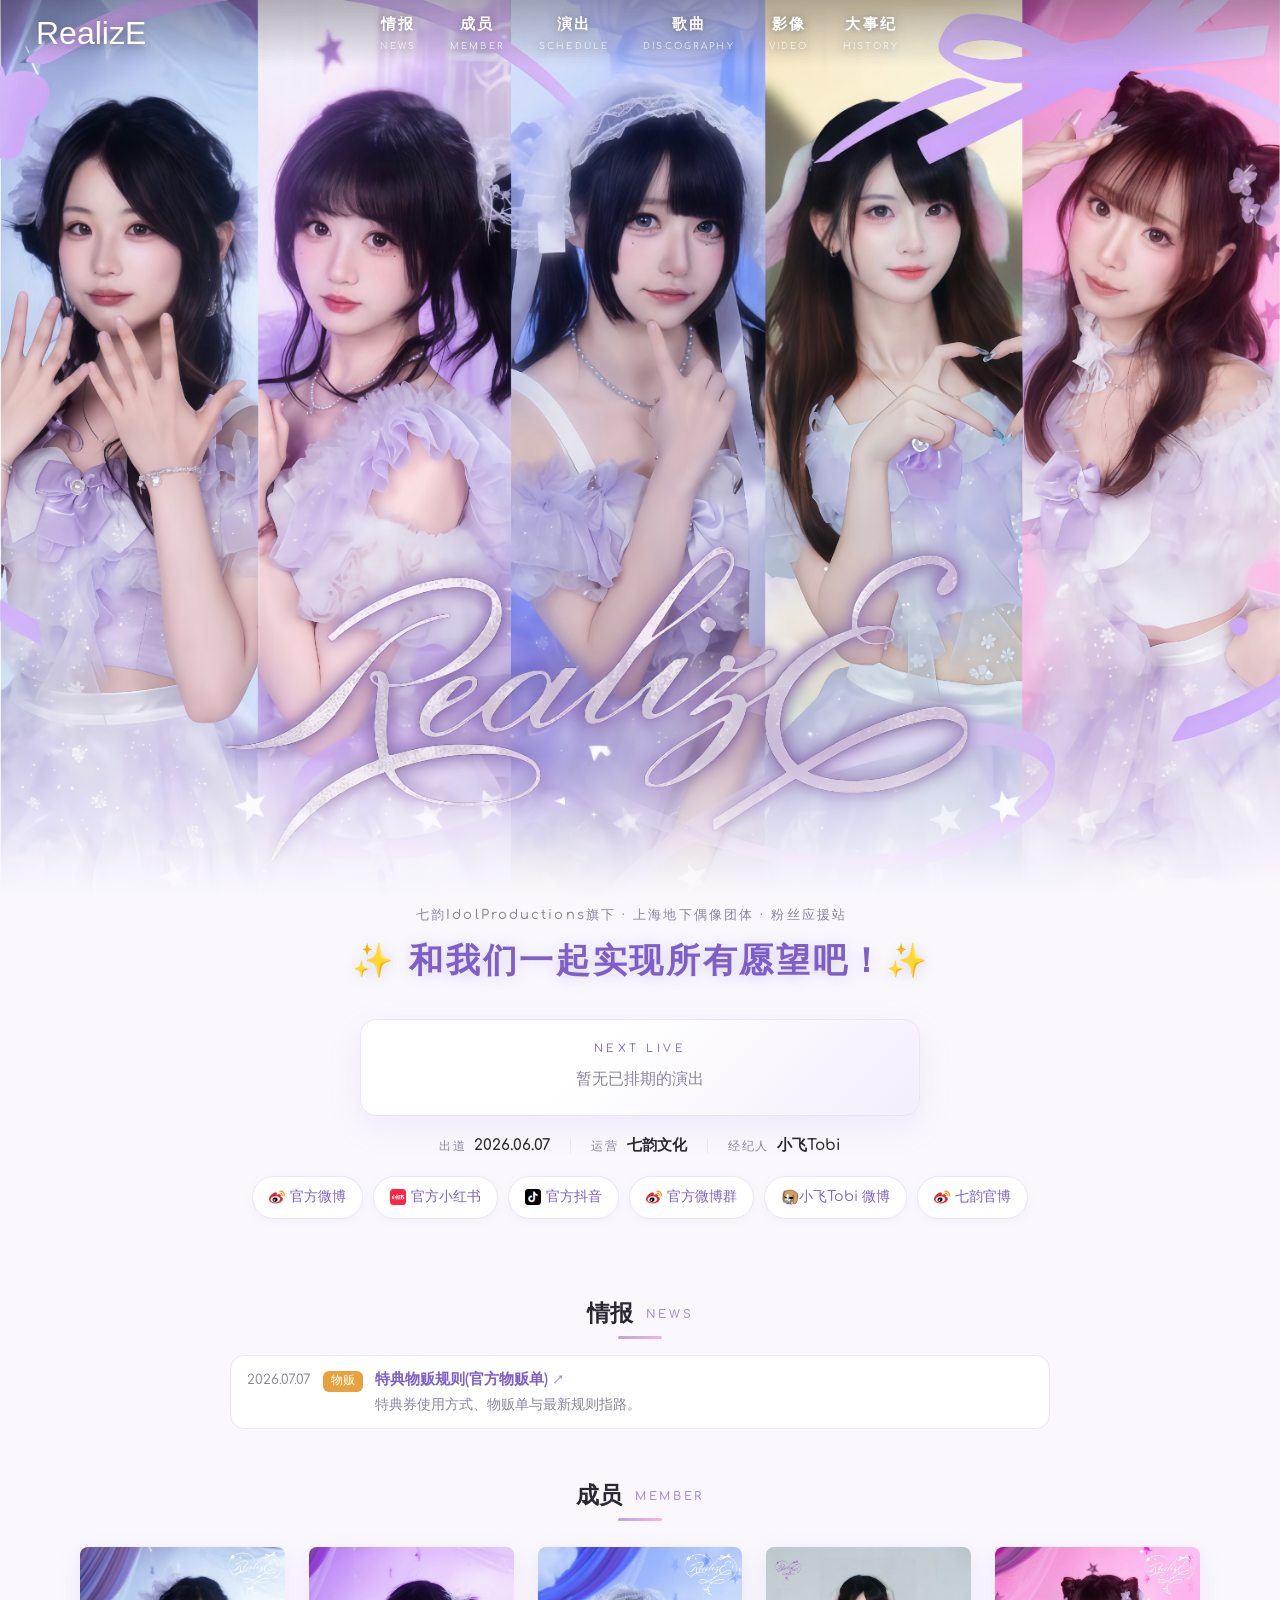
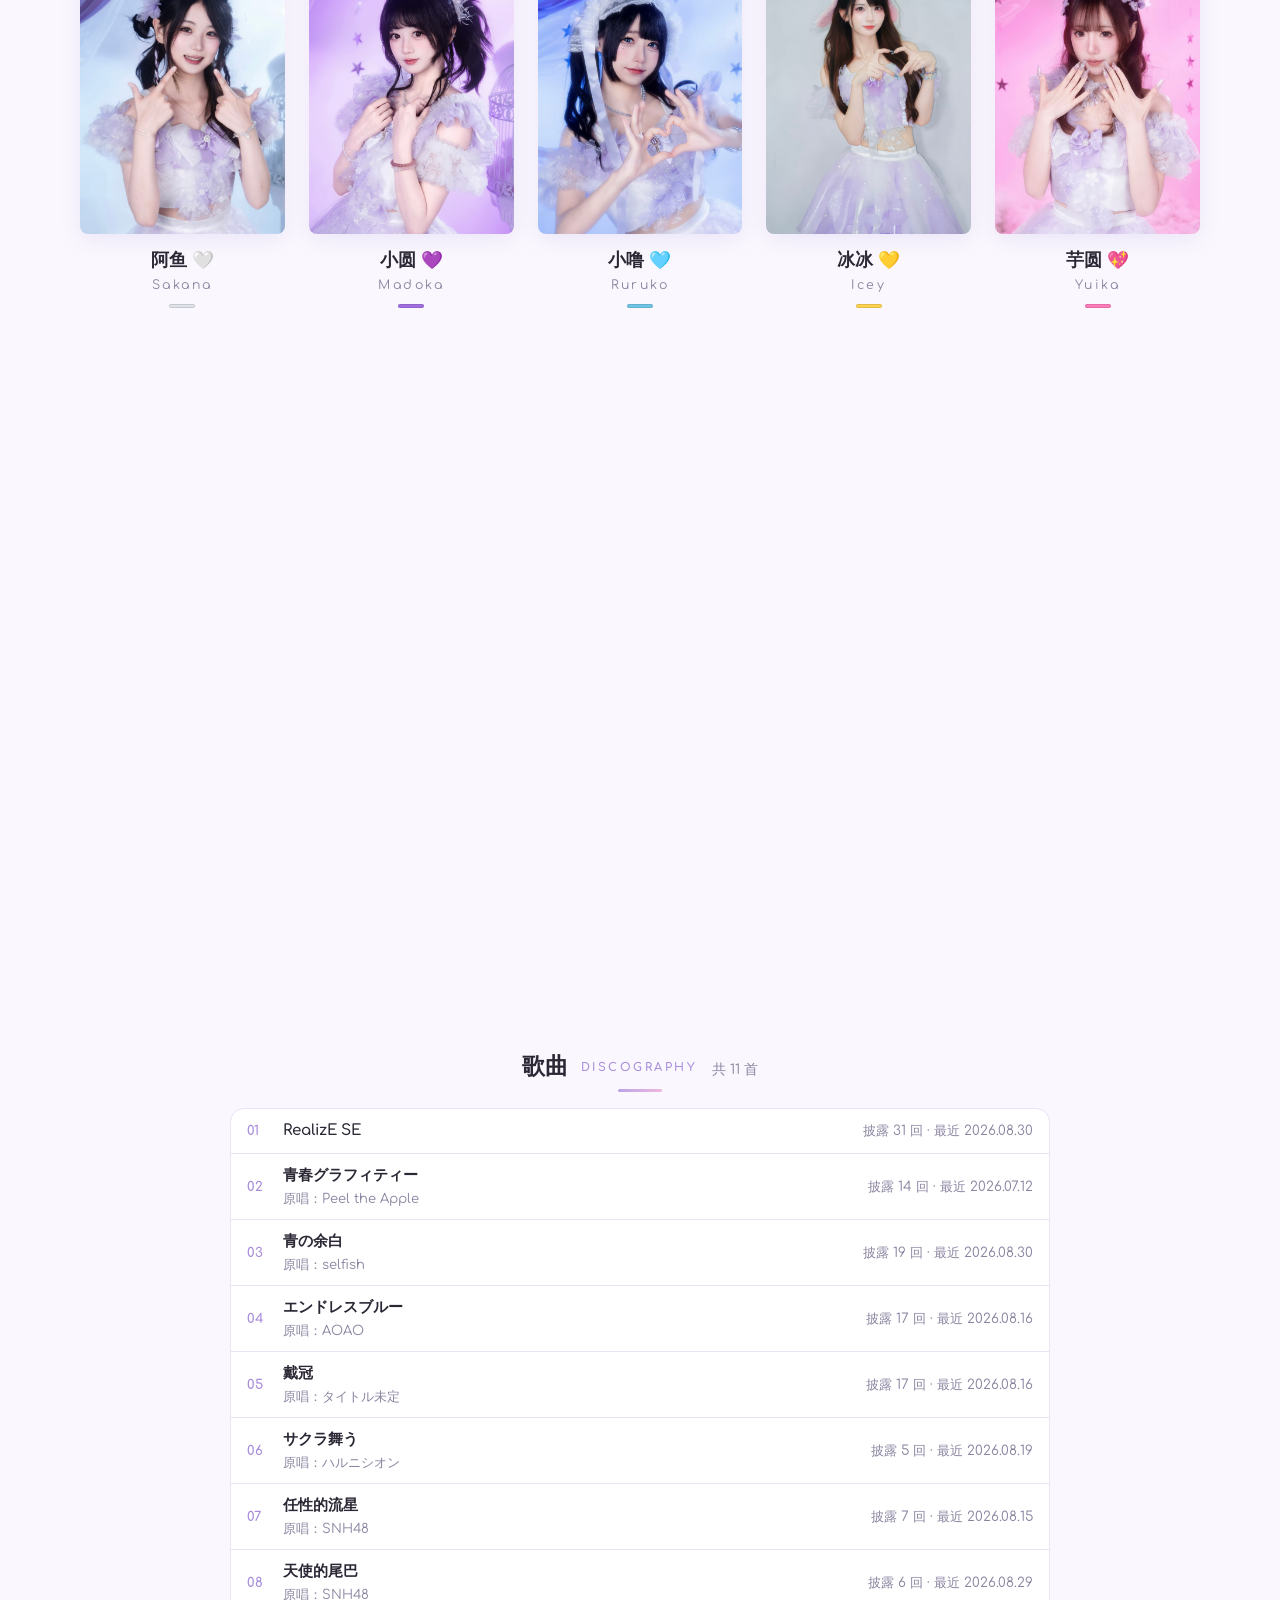
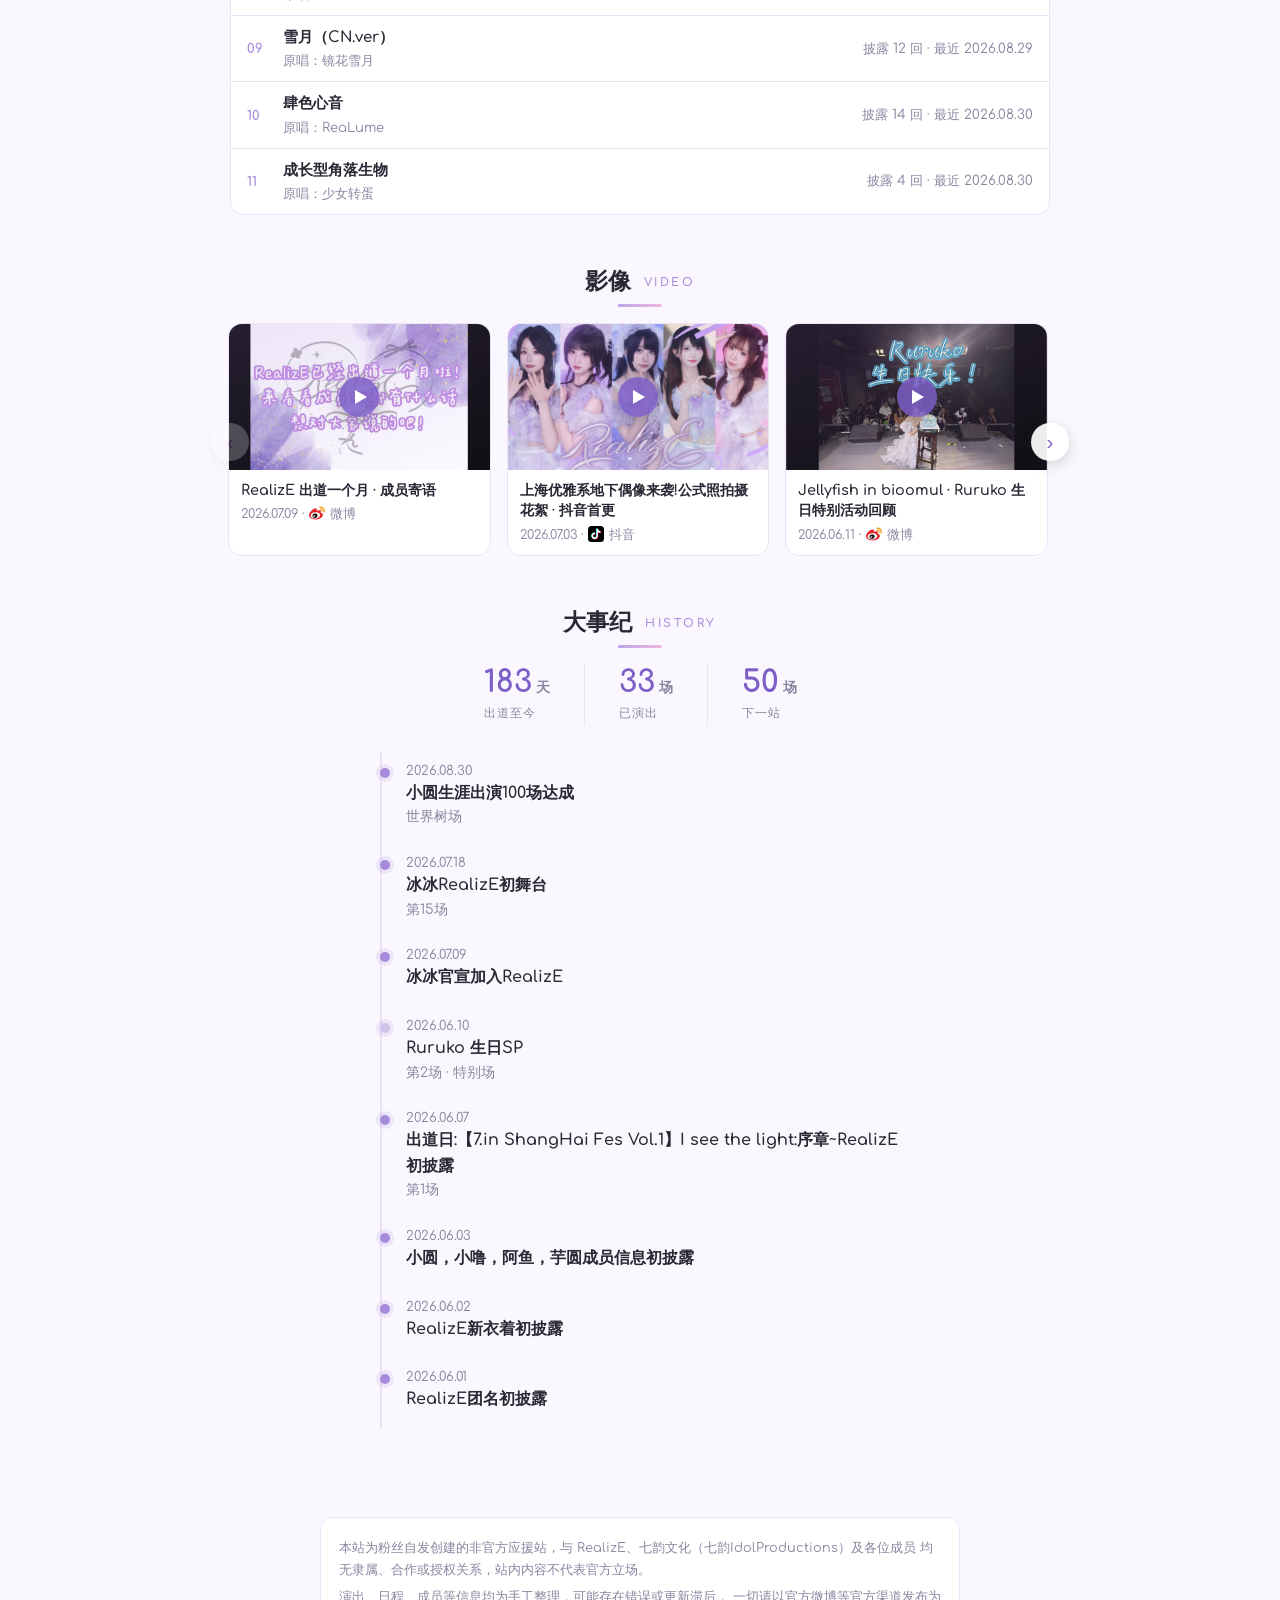
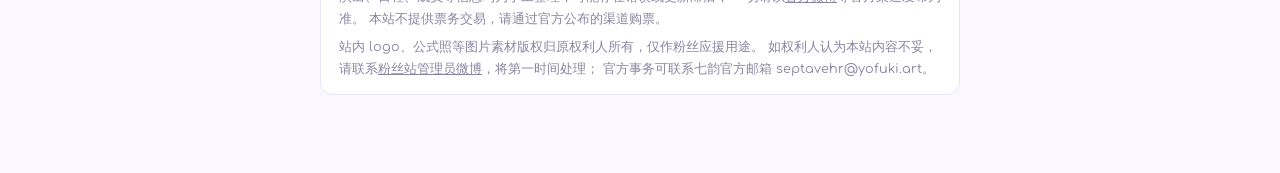
==== commit 687fc4cb: "日历角标筛选:全部 / 🎤演出 / 🎉纪念日(纪念日=里程碑+生日+周年+⭐场次星标) - 视图切换行下新增筛选行,仅日历视图显示;列表视图自动隐藏 - 双端验证:全部 3+2 / 演出 3+0 / " ====
--- a/index.html
+++ b/index.html
@@ -53,6 +53,11 @@
         <button data-view="cal" class="on">📅 日历</button>
         <button data-view="list">📋 列表</button>
         <button type="button" id="ics-btn" class="ics-btn" title="把演出日程同步到手机日历">🔔 订阅</button>
+      </div>
+      <div class="view-toggle kind-toggle" id="kind-toggle">
+        <button data-kind="all" class="on">全部</button>
+        <button data-kind="show">🎤 演出</button>
+        <button data-kind="mile">🎉 纪念日</button>
       </div>
       <div id="filters" class="filters"></div>
       <div id="calendar" class="cal"></div>
--- a/css/style.css
+++ b/css/style.css
@@ -765,6 +765,7 @@
 .cat-goods { background: #e8a13c; }
 .cat-bday { background: #ef8fb6; }
 .cat-other { background: #a9a2bd; }
+.cat-mile { background: linear-gradient(120deg, #ffd44d, #f0b9de); color: var(--text); }
 .news-main { min-width: 0; }
 .news-title { font-weight: 600; }
 .news-title a { color: var(--accent-deep); text-decoration: none; }
@@ -793,6 +794,9 @@
   cursor: pointer;
 }
 .view-toggle button.on { background: var(--accent); border-color: var(--accent); color: #fff; }
+/* 日历角标筛选行:紧贴视图切换行,按钮字号收一档 */
+.kind-toggle { margin-top: -6px; }
+.kind-toggle button { font-size: 0.8rem; padding: 3px 13px; }
 /* 订阅按钮:虚线描边和视图切换区分,不参与选中态 */
 .view-toggle .ics-btn { border-style: dashed; border-color: var(--accent); color: var(--accent-deep); }
 .view-toggle .ics-btn:hover { background: var(--accent-soft); }
@@ -832,7 +836,15 @@
   flex-shrink: 0;
 }
 .ics-copy:hover { border-color: var(--accent); }
-.ics-note { margin-top: 14px; color: var(--muted); font-size: 0.8rem; }
+.ics-note { margin-top: 10px; color: var(--muted); font-size: 0.8rem; }
+.ics-dl { color: var(--accent-deep); font-weight: 600; }
+/* Google 日历按钮:描边样式,与主按钮区分层级 */
+.ics-main.ics-google {
+  background: var(--card);
+  color: var(--accent-deep);
+  border: 1px solid var(--accent);
+}
+.ics-main.ics-google:hover { background: var(--accent-soft); }
 
 .cal {
   background: var(--card);
@@ -909,6 +921,11 @@
 .cal-chip.special { background: var(--grad); color: #fff; }
 .cal-chip.future { border: 1px dashed var(--accent); background: var(--card); }
 .cal-chip.bday { color: var(--text); }
+/* 出道里程碑(整百天/周年):金→粉渐变庆祝感,与特别场的紫粉渐变区分 */
+.cal-chip.mile { background: linear-gradient(120deg, #ffd44d, #f0b9de); color: var(--text); }
+/* 带 data-day 的角标可点开当日详情(手机上角标截断,弹窗看全文) */
+.cal-chip[data-day] { cursor: pointer; }
+.di-item { margin-top: 10px; font-size: 0.95rem; }
 
 /* ---------- 歌曲 ---------- */
 .songs { background: var(--card); border: 1px solid var(--line); border-radius: 14px; overflow: hidden; }
@@ -928,8 +945,8 @@
 .song-artist { color: var(--muted); font-size: 0.82rem; }
 .song-stats { margin-left: auto; color: var(--muted); font-size: 0.84rem; white-space: nowrap; }
 
-/* 演出行的歌单标记与展开面板 */
-.show-row.has-setlist { cursor: pointer; }
+/* 演出行:整行可点开详情弹窗;有歌单的行带 ♪ 标记 */
+.show-row { cursor: pointer; }
 .setlist-badge {
   color: var(--accent-deep);
   background: var(--accent-soft);
@@ -938,20 +955,6 @@
   padding: 1px 9px;
   white-space: nowrap;
 }
-.setlist-panel {
-  background: var(--accent-soft);
-  border-bottom: 1px solid var(--line);
-  padding: 10px 16px 10px 88px;
-}
-.sl-item { display: flex; align-items: baseline; gap: 10px; padding: 2px 0; font-size: 0.9rem; }
-.sl-label {
-  color: var(--accent-deep);
-  font-weight: 600;
-  font-size: 0.8rem;
-  width: 28px;
-  flex-shrink: 0;
-}
-.sl-artist { color: var(--muted); font-size: 0.82rem; }
 
 /* ---------- 影像(封面卡片,一屏三张 + 左右箭头滚动) ---------- */
 .videos-wrap { position: relative; }
@@ -1299,7 +1302,22 @@
   /* 日历:格子里只留场次号,场地名太长必然截断,悬停/详情看列表 */
   .cal-head { padding: 10px 10px; gap: 8px; }
   .cal-cell { min-height: 58px; padding: 3px 3px; }
-  .cal-chip { font-size: 0.6rem; padding: 1px 3px; border-radius: 4px; }
+  /* 手机格子只有 ~55px 宽,单行截断只剩一两个字——
+     改为最多折两行(line-clamp),场地名/里程碑基本能完整显示 */
+  .cal-chip {
+    font-size: 0.6rem;
+    padding: 1px 3px;
+    border-radius: 4px;
+    /* 只在汉字之间折行,数字/拉丁串(100、MAO 等)保持同一行不拆开 */
+    white-space: normal;
+    word-break: normal;
+    overflow-wrap: break-word;
+    display: -webkit-box;
+    -webkit-line-clamp: 2;
+    -webkit-box-orient: vertical;
+    overflow: hidden;
+    line-height: 1.35;
+  }
   .cal-day { font-size: 0.72rem; }
 
   /* 成员弹窗:改上下结构,照片在上、资料在下整体滚动 */
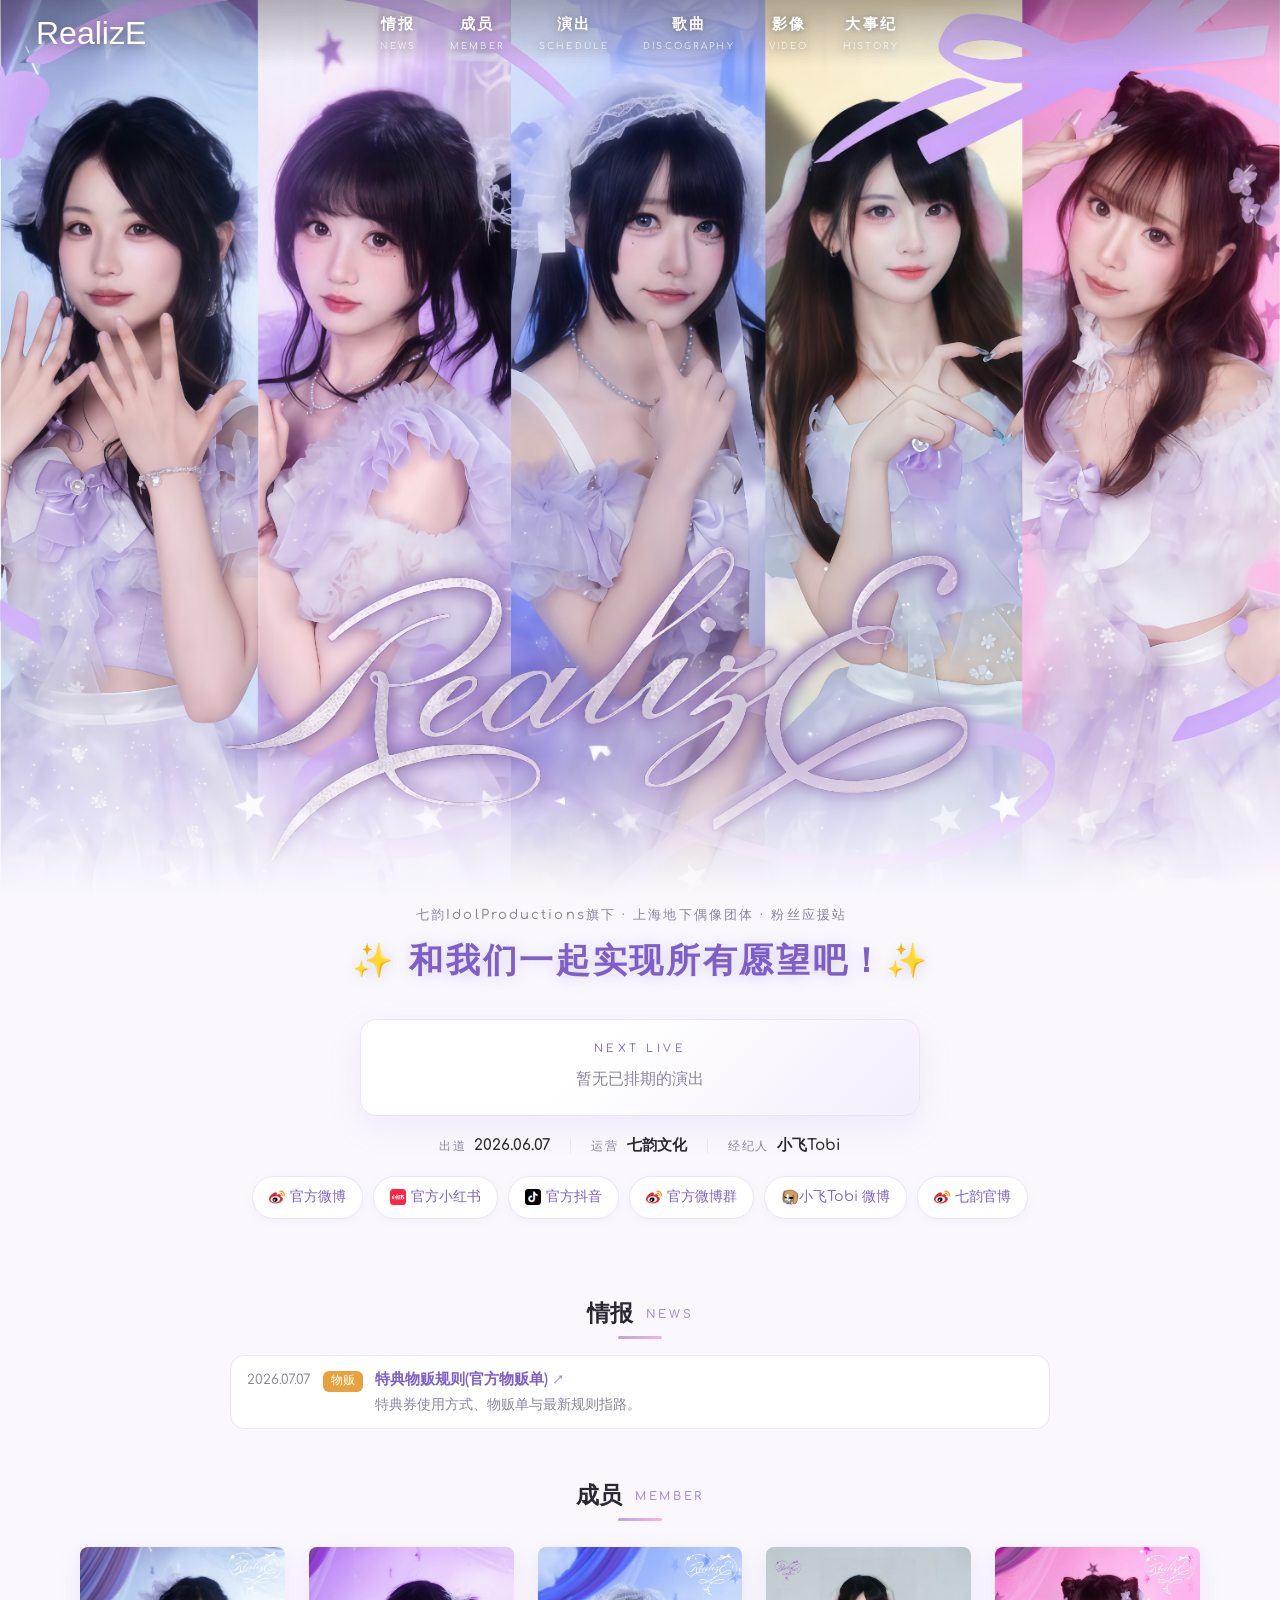
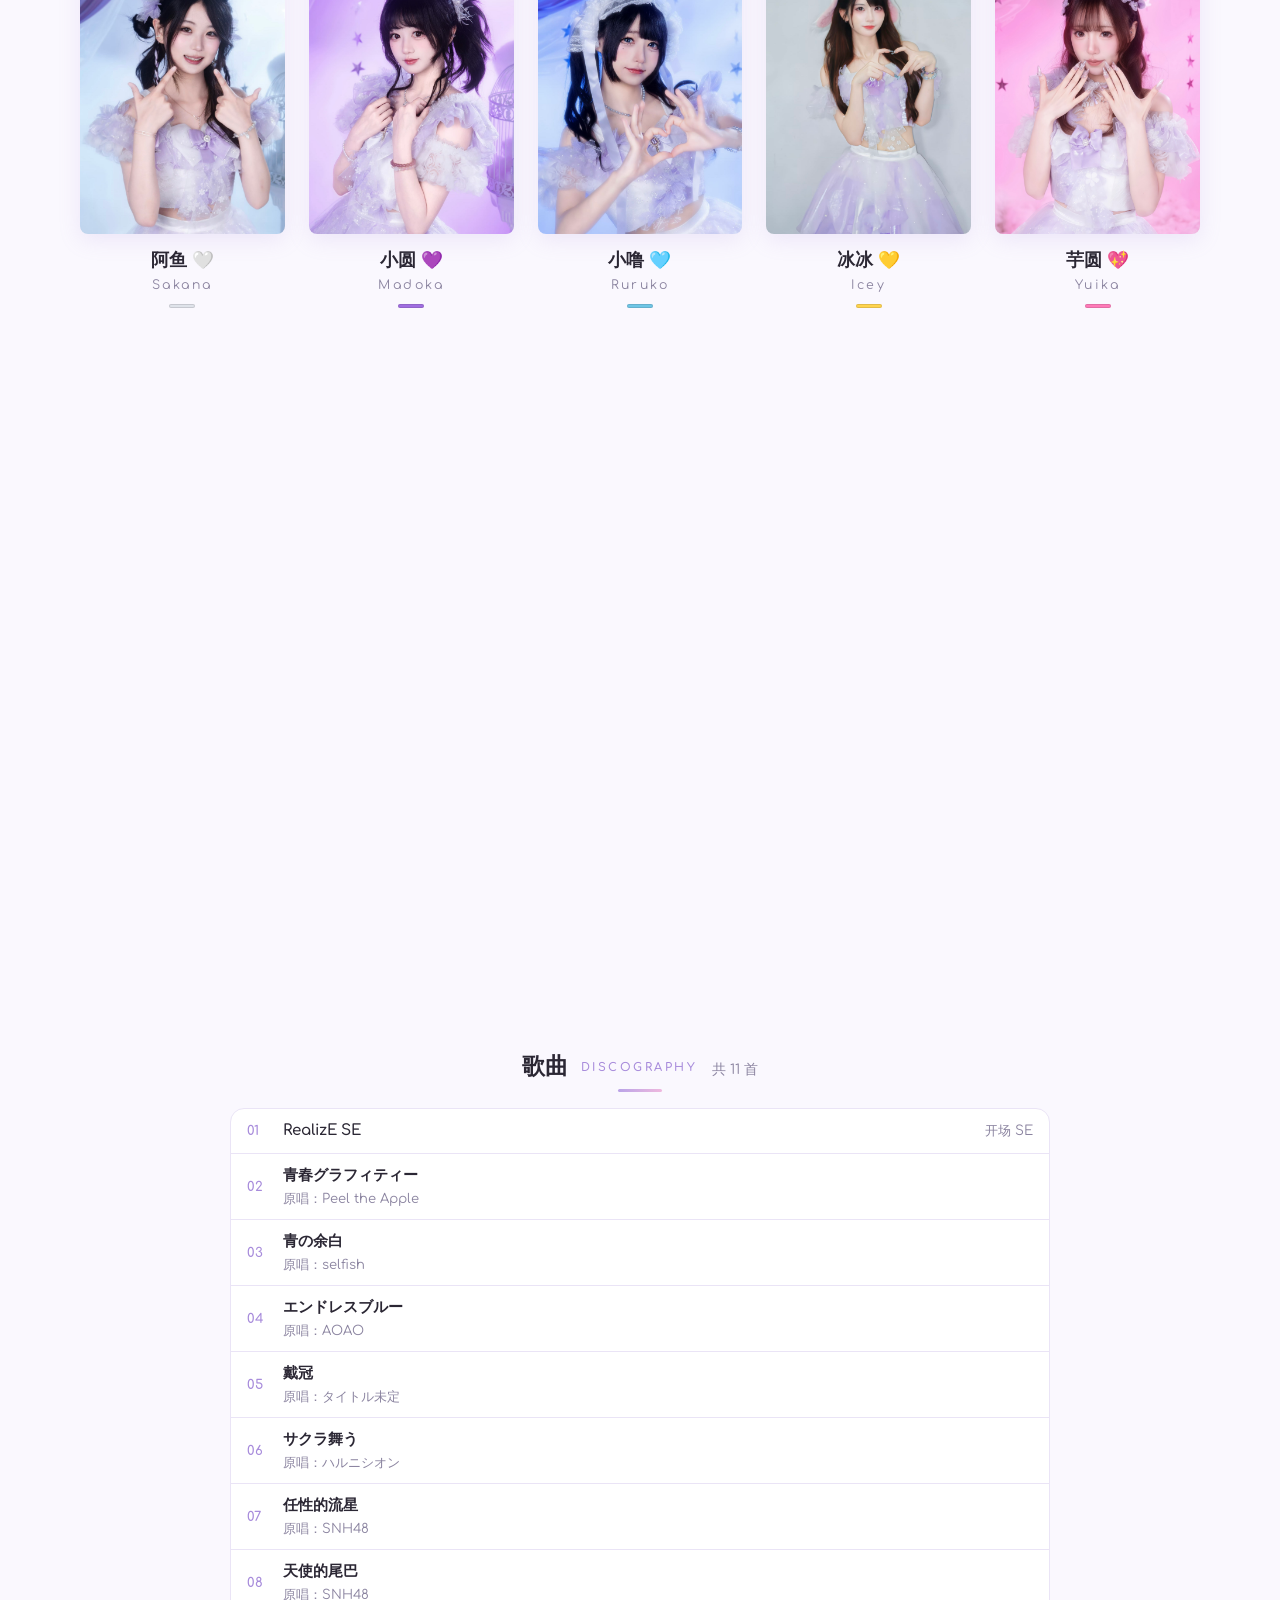
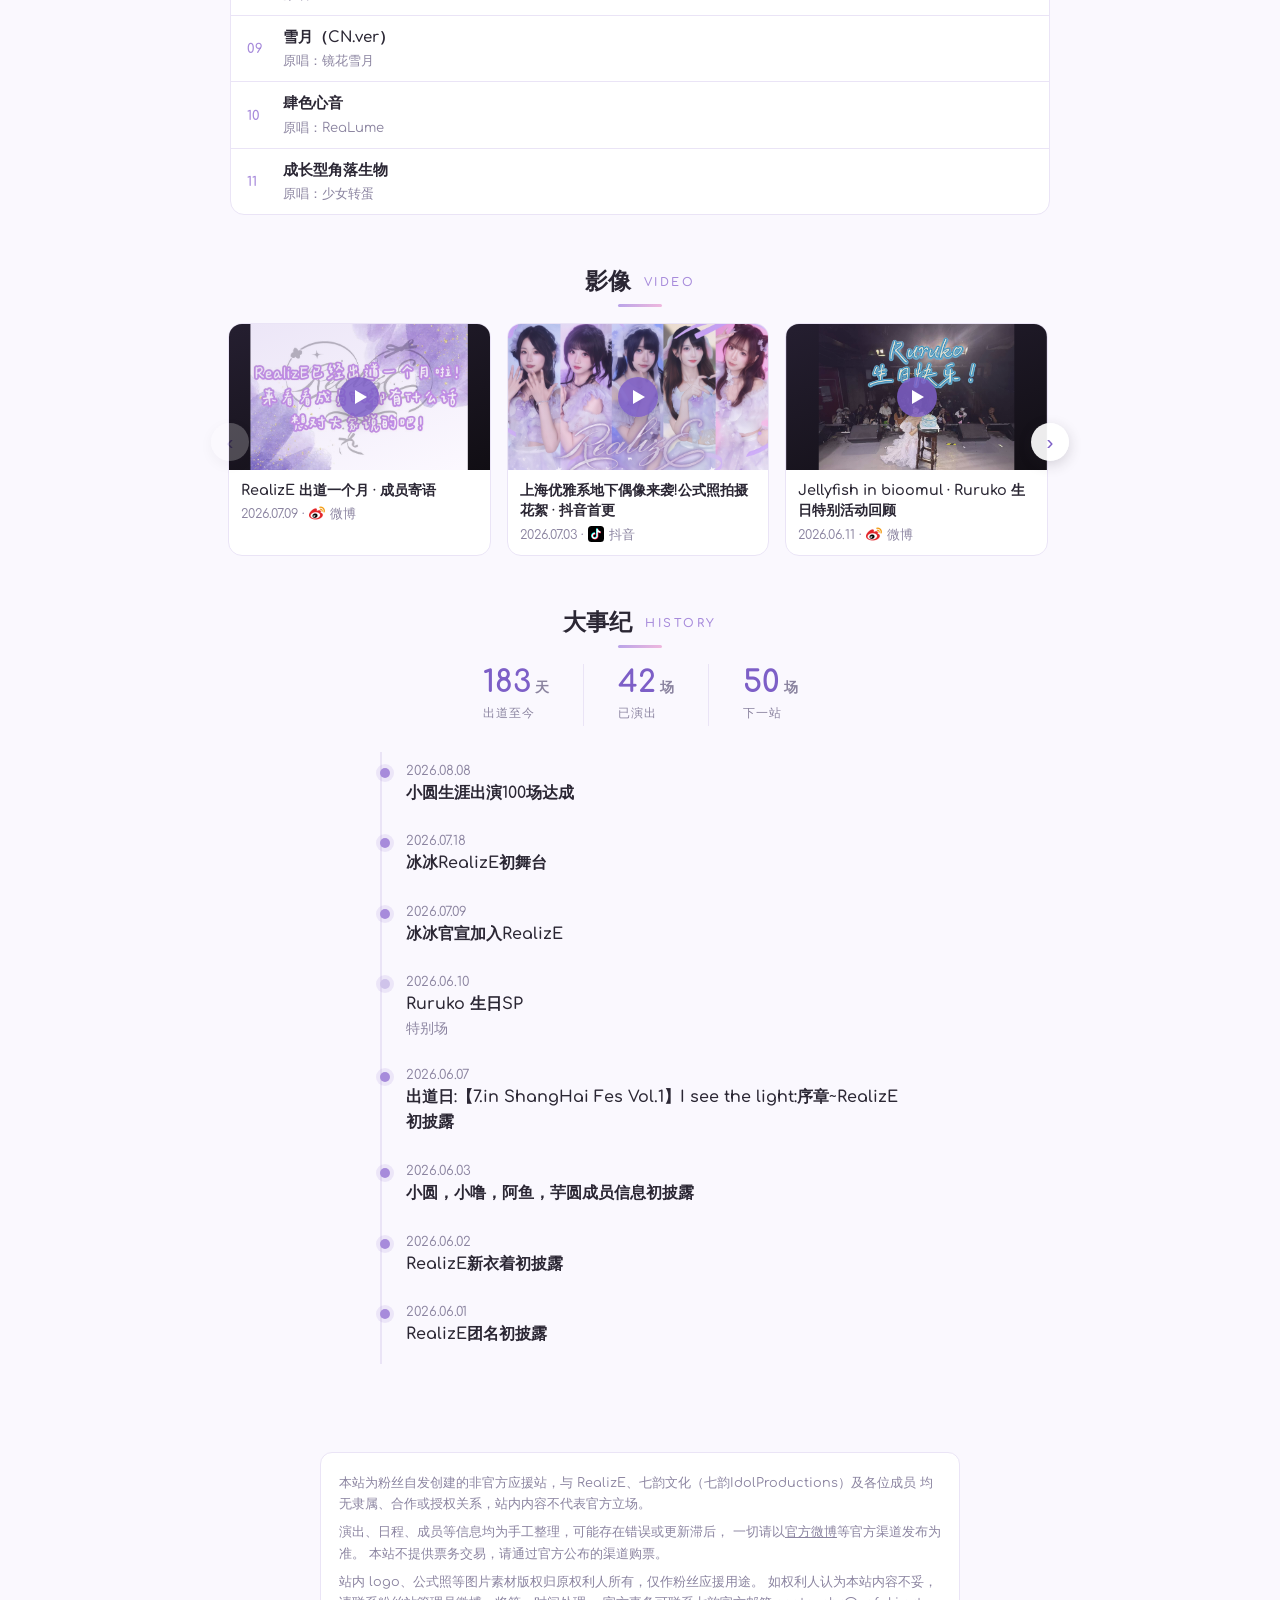
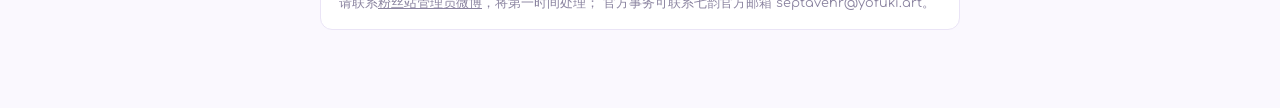
==== commit 6da1dde2: "接入百度统计(仅正式域名加载) index.html head 加入百度统计脚本,站点 ID 3ab5be72…; hostname 不是 realizefansite.com / www.reali" ====
--- a/index.html
+++ b/index.html
@@ -9,6 +9,17 @@
   <link rel="preconnect" href="https://fonts.gstatic.com" crossorigin>
   <link rel="stylesheet" href="https://fonts.googleapis.com/css2?family=Comfortaa:wght@400;600;700&display=swap">
   <link rel="stylesheet" href="css/style.css">
+  <!-- 百度统计:仅正式域名加载,本地预览不计数 -->
+  <script>
+    var _hmt = _hmt || [];
+    (function () {
+      if (!/(^|\.)realizefansite\.com$/.test(location.hostname)) return;
+      var hm = document.createElement("script");
+      hm.src = "https://hm.baidu.com/hm.js?3ab5be72068299e30c27701fbe90d489";
+      var s = document.getElementsByTagName("script")[0];
+      s.parentNode.insertBefore(hm, s);
+    })();
+  </script>
 </head>
 <body>
 
